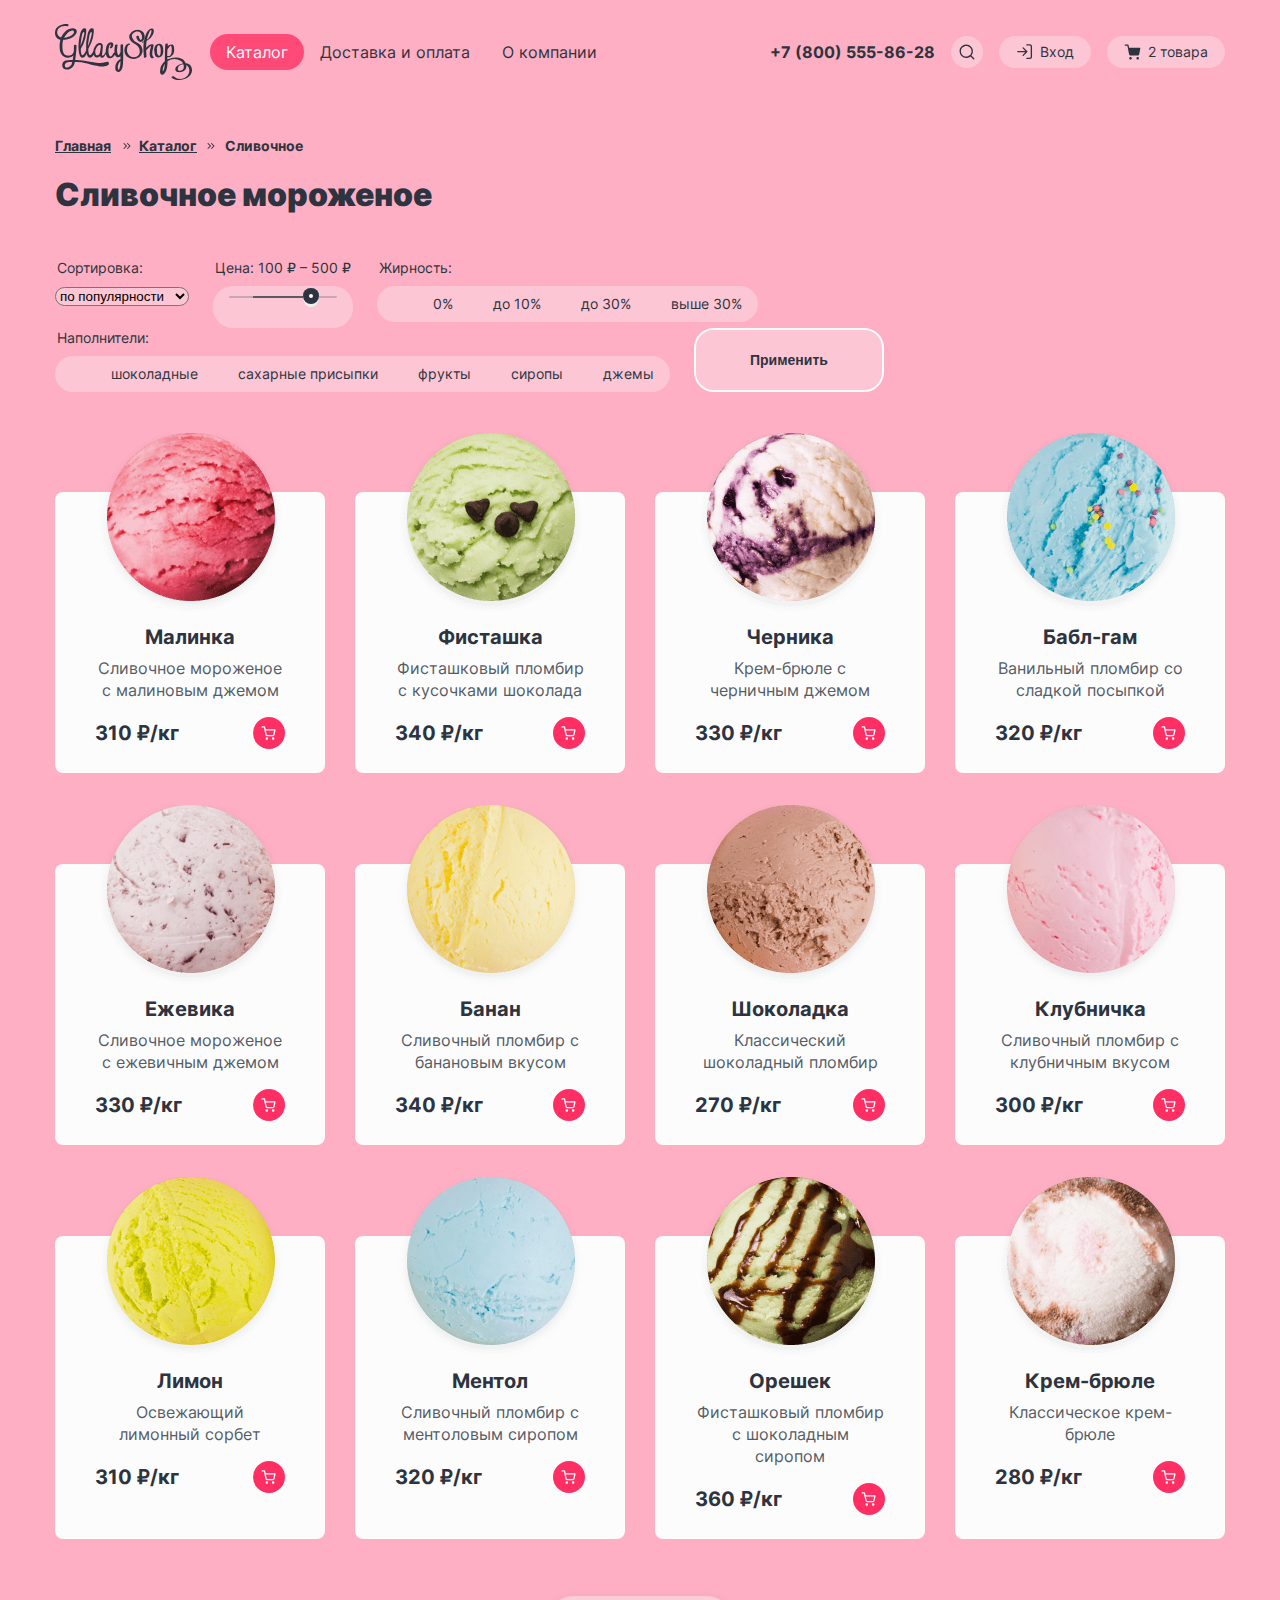
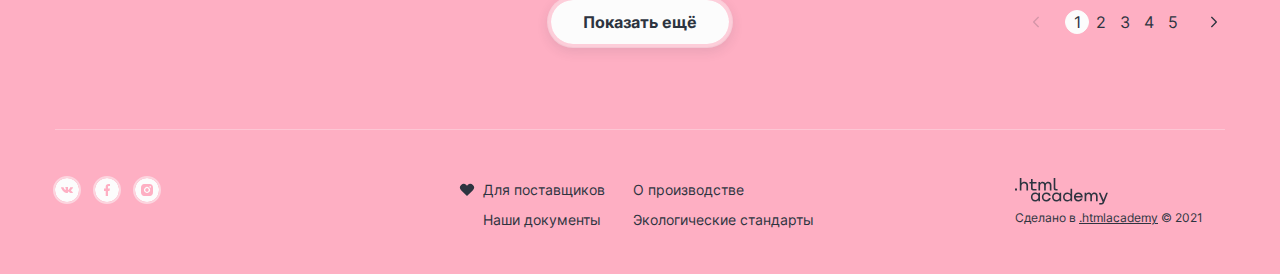
==== catalog.html @ 8bd10675 "first slider option" ====
<!DOCTYPE html>
<html lang="ru">

<head>
  <meta charset="utf-8">
  <title>Gllacy Shop</title>
  <link rel="stylesheet" href="styles/styles.css">
</head>

<body>
  <header class="page-header">
    <div class="header-container">
      <a class="navigation-logo" href="index.html">
        <img class="icon-logo" src="images/icons/logo.svg" alt="Логотип магазин Gllacy Shop" width="137" height="56">
      </a>
      <nav class="navigation">
        <ul class="navigation-list">
          <li class="navigation-item">
            <a class="navigation-link navigation-link-current" href="catalog.html">Каталог</a>
          </li>
          <li class="navigation-item">
            <a class="navigation-link" href="#">Доставка и оплата</a>
          </li>
          <li class="navigation-item">
            <a class="navigation-link" href="#">О компании</a>
          </li>
        </ul>
      </nav>
      <ul class="navigation-user-list">
        <li class="navigation-user-item">
          <a class="navigation-user-phone" href="tel:+78005558628">+7 (800) 555-86-28</a>
        </li>
        <li class="navigation-user-item">
          <a class="navigation-user-link navigation-user-link-search" href="#">
            <span class="visually-hidden">
              Поиск
            </span>
            <span class="navigation-icon">
              <svg aria-hidden="true" focusable="false" width="18" height="18" viewBox="0 0 18 18" fill="none"
                xmlns="http://www.w3.org/2000/svg">
                <path fill-rule="evenodd" clip-rule="evenodd"
                  d="M2.91286 8.24625C2.91286 5.30073 5.30068 2.91292 8.2462 2.91292C11.1917 2.91292 13.5795 5.30073 13.5795 8.24625C13.5795 9.68547 13.0095 10.9915 12.0828 11.951C12.0582 11.9695 12.0346 11.99 12.0123 12.0124C11.9899 12.0347 11.9694 12.0583 11.9509 12.0829C10.9915 13.0095 9.6854 13.5796 8.2462 13.5796C5.30068 13.5796 2.91286 11.1918 2.91286 8.24625ZM12.4653 13.4082C11.3161 14.3487 9.84703 14.9129 8.2462 14.9129C4.5643 14.9129 1.57953 11.9281 1.57953 8.24625C1.57953 4.56435 4.5643 1.57958 8.2462 1.57958C11.9281 1.57958 14.9129 4.56435 14.9129 8.24625C14.9129 9.84711 14.3486 11.3162 13.4081 12.4654L16.2176 15.2749C16.4779 15.5352 16.4779 15.9573 16.2176 16.2177C15.9572 16.478 15.5351 16.478 15.2748 16.2177L12.4653 13.4082Z"
                  fill="#2D3440" />
              </svg>
            </span>
          </a>
        </li>
        <li class="navigation-user-item">
          <a class="navigation-user-link" href="#">
            <span class="navigation-icon">
              <svg aria-hidden="true" focusable="false" width="18" height="18" fill="none"
                xmlns="http://www.w3.org/2000/svg">
                <path fill-rule="evenodd" clip-rule="evenodd"
                  d="M10.2 1.88c0-.37.3-.67.68-.67h3a2.17 2.17 0 0 1 2.16 2.17v10.5a2.17 2.17 0 0 1-2.16 2.16h-3a.67.67 0 0 1 0-1.33h3a.83.83 0 0 0 .83-.84V3.38a.83.83 0 0 0-.84-.83h-3a.67.67 0 0 1-.66-.67ZM6.66 4.4a.67.67 0 0 1 .95 0l3.74 3.75a.66.66 0 0 1 0 .95L7.6 12.85a.67.67 0 1 1-.95-.95l2.62-2.6h-7.4a.67.67 0 0 1 0-1.34h7.4L6.65 5.35a.67.67 0 0 1 0-.95Z"
                  fill="#2D3440" />
              </svg>
            </span>Вход
          </a>
        </li>
        <li class="navigation-user-item">
          <a class="navigation-user-link" href="#">
            <span class="visually-hidden">
              Корзина
            </span>
            <span class="navigation-icon">
              <svg width="18" height="18" viewBox="0 0 18 18" fill="none" xmlns="http://www.w3.org/2000/svg">
                <path fill-rule="evenodd" clip-rule="evenodd"
                  d="M0.645874 2.15641C0.645874 1.78822 0.944351 1.48975 1.31254 1.48975H3.91999C4.23774 1.48975 4.51133 1.714 4.57369 2.02557L5.11879 4.74906H15.6535C15.8522 4.74906 16.0405 4.83767 16.1672 4.99076C16.2938 5.14384 16.3456 5.34544 16.3084 5.54061L15.2654 11.0097L15.2644 11.0147L15.2644 11.0147C15.1743 11.4683 14.9276 11.8757 14.5673 12.1657C14.209 12.4542 13.761 12.6082 13.3011 12.601H6.97639C6.51652 12.6082 6.06854 12.4542 5.71016 12.1657C5.35008 11.8759 5.10338 11.4686 5.0132 11.0153L5.01308 11.0147L3.92432 5.57495C3.91985 5.5567 3.91612 5.53816 3.91319 5.51936L3.37353 2.82308H1.31254C0.944351 2.82308 0.645874 2.5246 0.645874 2.15641ZM6.5285 13.8757C5.80055 13.8757 5.21043 14.4658 5.21043 15.1938C5.21043 15.9217 5.80055 16.5118 6.5285 16.5118C7.25644 16.5118 7.84656 15.9217 7.84656 15.1938C7.84656 14.4658 7.25644 13.8757 6.5285 13.8757ZM13.6985 13.8757C12.9705 13.8757 12.3804 14.4658 12.3804 15.1938C12.3804 15.9217 12.9705 16.5118 13.6985 16.5118C14.4264 16.5118 15.0166 15.9217 15.0166 15.1938C15.0166 14.4658 14.4264 13.8757 13.6985 13.8757Z"
                  fill="#2D3440" />
              </svg>
            </span>
            2 товара
          </a>
        </li>
      </ul>
    </div>
  </header>
  <main class="main-inner">
    <div class="breadcrumbs-wrapper">
      <ul class="breadcrumbs">
        <li class="breadcrumbs-item">
          <a class="breadcrumbs-link" href="index.html">Главная</a>
        </li>
        <li class="breadcrumbs-item">
          <a class="breadcrumbs-link" href="catalog.html">Каталог</a>
        </li>
        <li class="breadcrumbs-item">
          <a class="breadcrumbs-link">Сливочное</a>
        </li>
      </ul>
    </div>
    <div class="catalog-wrapper">
      <section class="catalog">
        <h1 class="catalog-name">Сливочное мороженое</h1>
        <h2 class="visually-hidden">Список товаров с фильтрами</h2>
        <form class="catalog-filter" action="https://echo.htmlacademy.ru" method="get">
          <fieldset class="catalog-filter-group">
            <legend class="catalog-filter-title">Сортировка:</legend>
            <label class="visually-hidden" for="sorting">Сортировка</label>
            <select class="select-control" name="sorting" id="sorting">
              <option value="popular">по популярности</option>
              <option value="cheap">сначала дешевые</option>
              <option value="expensive">сначала дорогие</option>
            </select>
          </fieldset>
          <fieldset class="catalog-filter-group">
            <legend class="catalog-filter-title">Цена: 100 ₽ – 500 ₽</legend>
            <div class="range">
              <div class="range-scale">
                <div class="range-bar" style="left: 24px; width: 56px">
            <button class="range-toggle toggle-min" type="button">
              <span class="visually-hidden">Изменить минимальную цену</span>
              <span class="range-toggle-circle">
                <svg aria-hidden="true" focusable="false" width="16" height="16" fill="none"
                  xmlns="http://www.w3.org/2000/svg">
                  <circle class="big" cx="8" cy="8" r="8" />
                  <circle class="small" cx="8" cy="8" r="2" />
                </svg>
              </span>
            </button>
            <button class="range-toggle toggle-max" type="button">
              <span class="visually-hidden">Изменить максимальную цену</span>
              <span class="range-toggle-circle">
                <svg aria-hidden="true" focusable="false" width="16" height="16" fill="none"
                  xmlns="http://www.w3.org/2000/svg">
                  <circle class="big" cx="8" cy="8" r="8"/>
                  <circle class="small" cx="8" cy="8" r="2"/>
                </svg>
              </span>
            </button>
               </div>
              </div>
              <div class="range-wrapper-inputs">
            <label class="catalog-filter-label">
              <input class="catalog-filter-input" type="number" name="min-price">
            </label>
            <label class="catalog-filter-label">
              <input class="catalog-filter-input" type="number" name="max-price">
            </label>
            </div>
            </div>
          </fieldset>
          <fieldset class="catalog-filter-group filter-fat">
            <legend class="catalog-filter-title">Жирность:</legend>
            <ul class="catalog-filter-list">
              <li class="catalog-filter-item">
                <label class="control">
                  <input class="visually-hidden control-input" name="fatness" value="0%" type="radio">
                  <span class="control-label">0%</span>
                </label>
              </li>
              <li class="catalog-filter-item">
                <label class="control">
                  <input class="visually-hidden control-input" name="fatness" value="to 10%" type="radio" checked>
                  <span class="control-label">до 10%</span>
                </label>
              </li>
              <li class="catalog-filter-item">
                <label class="control">
                  <input class="visually-hidden control-input" name="fatness" value="to 30%" type="radio">
                  <span class="control-label">до 30%</span>
                </label>
              </li>
              <li class="catalog-filter-item">
                <label class="control">
                  <input class="visually-hidden control-input" name="fatness" value="over 30%" type="radio">
                  <span class="control-label">выше 30%</span>
                </label>
              </li>
            </ul>
          </fieldset>
          <fieldset class="catalog-filter-group filter-add">
            <legend class="catalog-filter-title">Наполнители:</legend>
            <ul class="catalog-filter-list">
              <li class="catalog-filter-item">
                <label class="control">
                  <input class="visually-hidden control-input" type="checkbox" name="шоколадные" checked>
                  <span class="control-label">шоколадные</span>
                </label>
              </li>
              <li class="catalog-filter-item">
                <label class="control">
                  <input class="visually-hidden control-input" type="checkbox" name="сахарные присыпки" checked>
                  <span class="control-label">сахарные присыпки</span>
                </label>
              </li>
              <li class="catalog-filter-item">
                <label class="control">
                  <input class="visually-hidden control-input" type="checkbox" name="фрукты">
                  <span class="control-label">фрукты</span>
                </label>
              </li>
              <li class="catalog-filter-item">
                <label class="control">
                  <input class="visually-hidden control-input" type="checkbox" name="сиропы">
                  <span class="control-label">сиропы</span>
                </label>
              </li>
              <li class="catalog-filter-item">
                <label class="control">
                  <input class="visually-hidden control-input" type="checkbox" name="джемы">
                  <span class="control-label">джемы</span>
                </label>
              </li>
            </ul>
          </fieldset>
          <button class="button catalog-filter-group-button" type="submit">Применить</button>
        </form>
        <ul class="product-list product-list-catalog">
          <li class="product-card color-primary-text">
            <a class="product-card-link" href="product.html">
              <img class="card-image" src="images/catalog/raspberry.png" alt="Шарик мороженого" width="192"
                height="184">
              <h3 class="card-title">Малинка</h3>
            </a>
            <p class="card-description">Сливочное мороженое с малиновым джемом</p>
            <div class="card-price-box">
              <span class="visually-hidden">
                Цена
              </span>
              <b class="card-price">310 ₽/кг</b>
              <a class="card-link" href="#">
                <span class="visually-hidden">
                  Купить
                </span>
                <span class="icon-basket-pink">
                  <svg class="icon-basket" aria-hidden="true" focusable="false" width="16" height="16"
                    viewBox="0 0 16 16" fill="none" xmlns="http://www.w3.org/2000/svg">
                    <path fill-rule="evenodd" clip-rule="evenodd"
                      d="M1.16667 1.25C0.798477 1.25 0.5 1.54848 0.5 1.91667C0.5 2.28486 0.798477 2.58333 1.16667 2.58333H2.93794L3.40537 4.91872C3.40821 4.93667 3.41176 4.95438 3.416 4.97182L4.38338 9.80515L4.3835 9.80571C4.46706 10.2257 4.69562 10.603 5.02921 10.8715C5.36111 11.1387 5.77595 11.2813 6.20183 11.2748H11.8225C12.2484 11.2813 12.6633 11.1387 12.9952 10.8715C13.3289 10.6029 13.5575 10.2254 13.641 9.80515L13.641 9.80515L13.642 9.80016L14.5691 4.93872C14.6063 4.74355 14.5545 4.54195 14.4279 4.38887C14.3012 4.23578 14.1129 4.14716 13.9142 4.14716H4.61072L4.1381 1.78583C4.07574 1.47426 3.80215 1.25 3.4844 1.25H1.16667ZM5.69098 9.54444L4.87759 5.4805H13.1084L12.3328 9.54736C12.31 9.65988 12.2485 9.7609 12.1591 9.83291C12.0691 9.90535 11.9565 9.94383 11.841 9.94162L11.841 9.94149H11.8282H6.19614V9.94137L6.18337 9.94162C6.06787 9.94383 5.95528 9.90535 5.8653 9.83291C5.77531 9.76048 5.71368 9.6587 5.69117 9.5454L5.69098 9.54444ZM4.55739 13.5054C4.55739 12.8175 5.1151 12.2597 5.80307 12.2597C6.49105 12.2597 7.04876 12.8175 7.04876 13.5054C7.04876 14.1934 6.49105 14.7511 5.80307 14.7511C5.1151 14.7511 4.55739 14.1934 4.55739 13.5054ZM10.9307 13.5054C10.9307 12.8175 11.4884 12.2597 12.1764 12.2597C12.8644 12.2597 13.4221 12.8175 13.4221 13.5054C13.4221 14.1934 12.8644 14.7511 12.1764 14.7511C11.4884 14.7511 10.9307 14.1934 10.9307 13.5054Z" />
                  </svg>
                </span>
              </a>
            </div>
          </li>
          <li class="product-card color-primary-text">
            <a class="product-card-link" href="product.html">
              <img class="card-image" src="images/catalog/pistachio.png" alt="Шарик мороженого" width="192"
                height="184">
              <h3 class="card-title">Фисташка</h3>
            </a>
            <p class="card-description">Фисташковый пломбир с кусочками шоколада</p>
            <div class="card-price-box">
              <span class="visually-hidden">
                Цена
              </span>
              <b class="card-price">340 ₽/кг</b>
              <a class="card-link" href="#">
                <span class="visually-hidden">
                  Купить
                </span>
                <span class="icon-basket-pink">
                  <svg class="icon-basket" aria-hidden="true" focusable="false" width="16" height="16"
                    viewBox="0 0 16 16" fill="none" xmlns="http://www.w3.org/2000/svg">
                    <path fill-rule="evenodd" clip-rule="evenodd"
                      d="M1.16667 1.25C0.798477 1.25 0.5 1.54848 0.5 1.91667C0.5 2.28486 0.798477 2.58333 1.16667 2.58333H2.93794L3.40537 4.91872C3.40821 4.93667 3.41176 4.95438 3.416 4.97182L4.38338 9.80515L4.3835 9.80571C4.46706 10.2257 4.69562 10.603 5.02921 10.8715C5.36111 11.1387 5.77595 11.2813 6.20183 11.2748H11.8225C12.2484 11.2813 12.6633 11.1387 12.9952 10.8715C13.3289 10.6029 13.5575 10.2254 13.641 9.80515L13.641 9.80515L13.642 9.80016L14.5691 4.93872C14.6063 4.74355 14.5545 4.54195 14.4279 4.38887C14.3012 4.23578 14.1129 4.14716 13.9142 4.14716H4.61072L4.1381 1.78583C4.07574 1.47426 3.80215 1.25 3.4844 1.25H1.16667ZM5.69098 9.54444L4.87759 5.4805H13.1084L12.3328 9.54736C12.31 9.65988 12.2485 9.7609 12.1591 9.83291C12.0691 9.90535 11.9565 9.94383 11.841 9.94162L11.841 9.94149H11.8282H6.19614V9.94137L6.18337 9.94162C6.06787 9.94383 5.95528 9.90535 5.8653 9.83291C5.77531 9.76048 5.71368 9.6587 5.69117 9.5454L5.69098 9.54444ZM4.55739 13.5054C4.55739 12.8175 5.1151 12.2597 5.80307 12.2597C6.49105 12.2597 7.04876 12.8175 7.04876 13.5054C7.04876 14.1934 6.49105 14.7511 5.80307 14.7511C5.1151 14.7511 4.55739 14.1934 4.55739 13.5054ZM10.9307 13.5054C10.9307 12.8175 11.4884 12.2597 12.1764 12.2597C12.8644 12.2597 13.4221 12.8175 13.4221 13.5054C13.4221 14.1934 12.8644 14.7511 12.1764 14.7511C11.4884 14.7511 10.9307 14.1934 10.9307 13.5054Z" />
                  </svg>
                </span>
              </a>
            </div>
          </li>
          <li class="product-card color-primary-text">
            <a class="product-card-link" href="product.html">
              <img class="card-image" src="images/catalog/blueberry.png" alt="Шарик мороженого" width="192"
                height="184">
              <h3 class="card-title">Черника</h3>
            </a>
            <p class="card-description">Крем-брюле с черничным джемом</p>
            <div class="card-price-box">
              <span class="visually-hidden">
                Цена
              </span>
              <b class="card-price">330 ₽/кг</b>
              <a class="card-link" href="#">
                <span class="visually-hidden">
                  Купить
                </span>
                <span class="icon-basket-pink">
                  <svg class="icon-basket" aria-hidden="true" focusable="false" width="16" height="16"
                    viewBox="0 0 16 16" fill="none" xmlns="http://www.w3.org/2000/svg">
                    <path fill-rule="evenodd" clip-rule="evenodd"
                      d="M1.16667 1.25C0.798477 1.25 0.5 1.54848 0.5 1.91667C0.5 2.28486 0.798477 2.58333 1.16667 2.58333H2.93794L3.40537 4.91872C3.40821 4.93667 3.41176 4.95438 3.416 4.97182L4.38338 9.80515L4.3835 9.80571C4.46706 10.2257 4.69562 10.603 5.02921 10.8715C5.36111 11.1387 5.77595 11.2813 6.20183 11.2748H11.8225C12.2484 11.2813 12.6633 11.1387 12.9952 10.8715C13.3289 10.6029 13.5575 10.2254 13.641 9.80515L13.641 9.80515L13.642 9.80016L14.5691 4.93872C14.6063 4.74355 14.5545 4.54195 14.4279 4.38887C14.3012 4.23578 14.1129 4.14716 13.9142 4.14716H4.61072L4.1381 1.78583C4.07574 1.47426 3.80215 1.25 3.4844 1.25H1.16667ZM5.69098 9.54444L4.87759 5.4805H13.1084L12.3328 9.54736C12.31 9.65988 12.2485 9.7609 12.1591 9.83291C12.0691 9.90535 11.9565 9.94383 11.841 9.94162L11.841 9.94149H11.8282H6.19614V9.94137L6.18337 9.94162C6.06787 9.94383 5.95528 9.90535 5.8653 9.83291C5.77531 9.76048 5.71368 9.6587 5.69117 9.5454L5.69098 9.54444ZM4.55739 13.5054C4.55739 12.8175 5.1151 12.2597 5.80307 12.2597C6.49105 12.2597 7.04876 12.8175 7.04876 13.5054C7.04876 14.1934 6.49105 14.7511 5.80307 14.7511C5.1151 14.7511 4.55739 14.1934 4.55739 13.5054ZM10.9307 13.5054C10.9307 12.8175 11.4884 12.2597 12.1764 12.2597C12.8644 12.2597 13.4221 12.8175 13.4221 13.5054C13.4221 14.1934 12.8644 14.7511 12.1764 14.7511C11.4884 14.7511 10.9307 14.1934 10.9307 13.5054Z" />
                  </svg>
                </span>
              </a>
            </div>
          </li>
          <li class="product-card color-primary-text">
            <a class="product-card-link" href="product.html">
              <img class="card-image" src="images/catalog/bubblegum.png" alt="Шарик мороженого" width="192"
                height="184">
              <h3 class="card-title">Бабл-гам</h3>
            </a>
            <p class="card-description">Ванильный пломбир со сладкой посыпкой</p>
            <div class="card-price-box">
              <span class="visually-hidden">
                Цена
              </span>
              <b class="card-price">320 ₽/кг</b>
              <a class="card-link" href="#">
                <span class="visually-hidden">
                  Купить
                </span>
                <span class="icon-basket-pink">
                  <svg class="icon-basket" aria-hidden="true" focusable="false" width="16" height="16"
                    viewBox="0 0 16 16" fill="none" xmlns="http://www.w3.org/2000/svg">
                    <path fill-rule="evenodd" clip-rule="evenodd"
                      d="M1.16667 1.25C0.798477 1.25 0.5 1.54848 0.5 1.91667C0.5 2.28486 0.798477 2.58333 1.16667 2.58333H2.93794L3.40537 4.91872C3.40821 4.93667 3.41176 4.95438 3.416 4.97182L4.38338 9.80515L4.3835 9.80571C4.46706 10.2257 4.69562 10.603 5.02921 10.8715C5.36111 11.1387 5.77595 11.2813 6.20183 11.2748H11.8225C12.2484 11.2813 12.6633 11.1387 12.9952 10.8715C13.3289 10.6029 13.5575 10.2254 13.641 9.80515L13.641 9.80515L13.642 9.80016L14.5691 4.93872C14.6063 4.74355 14.5545 4.54195 14.4279 4.38887C14.3012 4.23578 14.1129 4.14716 13.9142 4.14716H4.61072L4.1381 1.78583C4.07574 1.47426 3.80215 1.25 3.4844 1.25H1.16667ZM5.69098 9.54444L4.87759 5.4805H13.1084L12.3328 9.54736C12.31 9.65988 12.2485 9.7609 12.1591 9.83291C12.0691 9.90535 11.9565 9.94383 11.841 9.94162L11.841 9.94149H11.8282H6.19614V9.94137L6.18337 9.94162C6.06787 9.94383 5.95528 9.90535 5.8653 9.83291C5.77531 9.76048 5.71368 9.6587 5.69117 9.5454L5.69098 9.54444ZM4.55739 13.5054C4.55739 12.8175 5.1151 12.2597 5.80307 12.2597C6.49105 12.2597 7.04876 12.8175 7.04876 13.5054C7.04876 14.1934 6.49105 14.7511 5.80307 14.7511C5.1151 14.7511 4.55739 14.1934 4.55739 13.5054ZM10.9307 13.5054C10.9307 12.8175 11.4884 12.2597 12.1764 12.2597C12.8644 12.2597 13.4221 12.8175 13.4221 13.5054C13.4221 14.1934 12.8644 14.7511 12.1764 14.7511C11.4884 14.7511 10.9307 14.1934 10.9307 13.5054Z" />
                  </svg>
                </span>
              </a>
            </div>
          </li>
          <li class="product-card color-primary-text">
            <a class="product-card-link" href="product.html">
              <img class="card-image" src="images/catalog/blackberry.png" alt="Шарик мороженого" width="192"
                height="184">
              <h3 class="card-title">Ежевика</h3>
            </a>
            <p class="card-description">Сливочное мороженое с ежевичным джемом</p>
            <div class="card-price-box">
              <span class="visually-hidden">
                Цена
              </span>
              <b class="card-price">330 ₽/кг</b>
              <a class="card-link" href="#">
                <span class="visually-hidden">
                  Купить
                </span>
                <span class="icon-basket-pink">
                  <svg class="icon-basket" aria-hidden="true" focusable="false" width="16" height="16"
                    viewBox="0 0 16 16" fill="none" xmlns="http://www.w3.org/2000/svg">
                    <path fill-rule="evenodd" clip-rule="evenodd"
                      d="M1.16667 1.25C0.798477 1.25 0.5 1.54848 0.5 1.91667C0.5 2.28486 0.798477 2.58333 1.16667 2.58333H2.93794L3.40537 4.91872C3.40821 4.93667 3.41176 4.95438 3.416 4.97182L4.38338 9.80515L4.3835 9.80571C4.46706 10.2257 4.69562 10.603 5.02921 10.8715C5.36111 11.1387 5.77595 11.2813 6.20183 11.2748H11.8225C12.2484 11.2813 12.6633 11.1387 12.9952 10.8715C13.3289 10.6029 13.5575 10.2254 13.641 9.80515L13.641 9.80515L13.642 9.80016L14.5691 4.93872C14.6063 4.74355 14.5545 4.54195 14.4279 4.38887C14.3012 4.23578 14.1129 4.14716 13.9142 4.14716H4.61072L4.1381 1.78583C4.07574 1.47426 3.80215 1.25 3.4844 1.25H1.16667ZM5.69098 9.54444L4.87759 5.4805H13.1084L12.3328 9.54736C12.31 9.65988 12.2485 9.7609 12.1591 9.83291C12.0691 9.90535 11.9565 9.94383 11.841 9.94162L11.841 9.94149H11.8282H6.19614V9.94137L6.18337 9.94162C6.06787 9.94383 5.95528 9.90535 5.8653 9.83291C5.77531 9.76048 5.71368 9.6587 5.69117 9.5454L5.69098 9.54444ZM4.55739 13.5054C4.55739 12.8175 5.1151 12.2597 5.80307 12.2597C6.49105 12.2597 7.04876 12.8175 7.04876 13.5054C7.04876 14.1934 6.49105 14.7511 5.80307 14.7511C5.1151 14.7511 4.55739 14.1934 4.55739 13.5054ZM10.9307 13.5054C10.9307 12.8175 11.4884 12.2597 12.1764 12.2597C12.8644 12.2597 13.4221 12.8175 13.4221 13.5054C13.4221 14.1934 12.8644 14.7511 12.1764 14.7511C11.4884 14.7511 10.9307 14.1934 10.9307 13.5054Z" />
                  </svg>
                </span>
              </a>
            </div>
          </li>
          <li class="product-card color-primary-text">
            <a class="product-card-link" href="product.html">
              <img class="card-image" src="images/catalog/banana.png" alt="Шарик мороженого" width="192" height="184">
              <h3 class="card-title">Банан</h3>
            </a>
            <p class="card-description">Сливочный пломбир с банановым вкусом</p>
            <div class="card-price-box">
              <span class="visually-hidden">
                Цена
              </span>
              <b class="card-price">340 ₽/кг</b>
              <a class="card-link" href="#">
                <span class="visually-hidden">
                  Купить
                </span>
                <span class="icon-basket-pink">
                  <svg class="icon-basket" aria-hidden="true" focusable="false" width="16" height="16"
                    viewBox="0 0 16 16" fill="none" xmlns="http://www.w3.org/2000/svg">
                    <path fill-rule="evenodd" clip-rule="evenodd"
                      d="M1.16667 1.25C0.798477 1.25 0.5 1.54848 0.5 1.91667C0.5 2.28486 0.798477 2.58333 1.16667 2.58333H2.93794L3.40537 4.91872C3.40821 4.93667 3.41176 4.95438 3.416 4.97182L4.38338 9.80515L4.3835 9.80571C4.46706 10.2257 4.69562 10.603 5.02921 10.8715C5.36111 11.1387 5.77595 11.2813 6.20183 11.2748H11.8225C12.2484 11.2813 12.6633 11.1387 12.9952 10.8715C13.3289 10.6029 13.5575 10.2254 13.641 9.80515L13.641 9.80515L13.642 9.80016L14.5691 4.93872C14.6063 4.74355 14.5545 4.54195 14.4279 4.38887C14.3012 4.23578 14.1129 4.14716 13.9142 4.14716H4.61072L4.1381 1.78583C4.07574 1.47426 3.80215 1.25 3.4844 1.25H1.16667ZM5.69098 9.54444L4.87759 5.4805H13.1084L12.3328 9.54736C12.31 9.65988 12.2485 9.7609 12.1591 9.83291C12.0691 9.90535 11.9565 9.94383 11.841 9.94162L11.841 9.94149H11.8282H6.19614V9.94137L6.18337 9.94162C6.06787 9.94383 5.95528 9.90535 5.8653 9.83291C5.77531 9.76048 5.71368 9.6587 5.69117 9.5454L5.69098 9.54444ZM4.55739 13.5054C4.55739 12.8175 5.1151 12.2597 5.80307 12.2597C6.49105 12.2597 7.04876 12.8175 7.04876 13.5054C7.04876 14.1934 6.49105 14.7511 5.80307 14.7511C5.1151 14.7511 4.55739 14.1934 4.55739 13.5054ZM10.9307 13.5054C10.9307 12.8175 11.4884 12.2597 12.1764 12.2597C12.8644 12.2597 13.4221 12.8175 13.4221 13.5054C13.4221 14.1934 12.8644 14.7511 12.1764 14.7511C11.4884 14.7511 10.9307 14.1934 10.9307 13.5054Z" />
                  </svg>
                </span>
              </a>
            </div>
          </li>
          <li class="product-card color-primary-text">
            <a class="product-card-link" href="product.html">
              <img class="card-image" src="images/catalog/chocolate.png" alt="Шарик мороженого" width="192"
                height="184">
              <h3 class="card-title">Шоколадка</h3>
            </a>
            <p class="card-description">Классический шоколадный пломбир</p>
            <div class="card-price-box">
              <span class="visually-hidden">
                Цена
              </span>
              <b class="card-price">270 ₽/кг</b>
              <a class="card-link" href="#">
                <span class="visually-hidden">
                  Купить
                </span>
                <span class="icon-basket-pink">
                  <svg class="icon-basket" aria-hidden="true" focusable="false" width="16" height="16"
                    viewBox="0 0 16 16" fill="none" xmlns="http://www.w3.org/2000/svg">
                    <path fill-rule="evenodd" clip-rule="evenodd"
                      d="M1.16667 1.25C0.798477 1.25 0.5 1.54848 0.5 1.91667C0.5 2.28486 0.798477 2.58333 1.16667 2.58333H2.93794L3.40537 4.91872C3.40821 4.93667 3.41176 4.95438 3.416 4.97182L4.38338 9.80515L4.3835 9.80571C4.46706 10.2257 4.69562 10.603 5.02921 10.8715C5.36111 11.1387 5.77595 11.2813 6.20183 11.2748H11.8225C12.2484 11.2813 12.6633 11.1387 12.9952 10.8715C13.3289 10.6029 13.5575 10.2254 13.641 9.80515L13.641 9.80515L13.642 9.80016L14.5691 4.93872C14.6063 4.74355 14.5545 4.54195 14.4279 4.38887C14.3012 4.23578 14.1129 4.14716 13.9142 4.14716H4.61072L4.1381 1.78583C4.07574 1.47426 3.80215 1.25 3.4844 1.25H1.16667ZM5.69098 9.54444L4.87759 5.4805H13.1084L12.3328 9.54736C12.31 9.65988 12.2485 9.7609 12.1591 9.83291C12.0691 9.90535 11.9565 9.94383 11.841 9.94162L11.841 9.94149H11.8282H6.19614V9.94137L6.18337 9.94162C6.06787 9.94383 5.95528 9.90535 5.8653 9.83291C5.77531 9.76048 5.71368 9.6587 5.69117 9.5454L5.69098 9.54444ZM4.55739 13.5054C4.55739 12.8175 5.1151 12.2597 5.80307 12.2597C6.49105 12.2597 7.04876 12.8175 7.04876 13.5054C7.04876 14.1934 6.49105 14.7511 5.80307 14.7511C5.1151 14.7511 4.55739 14.1934 4.55739 13.5054ZM10.9307 13.5054C10.9307 12.8175 11.4884 12.2597 12.1764 12.2597C12.8644 12.2597 13.4221 12.8175 13.4221 13.5054C13.4221 14.1934 12.8644 14.7511 12.1764 14.7511C11.4884 14.7511 10.9307 14.1934 10.9307 13.5054Z" />
                  </svg>
                </span>
              </a>
            </div>
          </li>
          <li class="product-card color-primary-text">
            <a class="product-card-link" href="product.html">
              <img class="card-image" src="images/catalog/strawberry.png" alt="Шарик мороженого" width="192"
                height="184">
              <h3 class="card-title">Клубничка</h3>
            </a>
            <p class="card-description">Сливочный пломбир с клубничным вкусом</p>
            <div class="card-price-box">
              <span class="visually-hidden">
                Цена
              </span>
              <b class="card-price">300 ₽/кг</b>
              <a class="card-link" href="#">
                <span class="visually-hidden">
                  Купить
                </span>
                <span class="icon-basket-pink">
                  <svg class="icon-basket" aria-hidden="true" focusable="false" width="16" height="16"
                    viewBox="0 0 16 16" fill="none" xmlns="http://www.w3.org/2000/svg">
                    <path fill-rule="evenodd" clip-rule="evenodd"
                      d="M1.16667 1.25C0.798477 1.25 0.5 1.54848 0.5 1.91667C0.5 2.28486 0.798477 2.58333 1.16667 2.58333H2.93794L3.40537 4.91872C3.40821 4.93667 3.41176 4.95438 3.416 4.97182L4.38338 9.80515L4.3835 9.80571C4.46706 10.2257 4.69562 10.603 5.02921 10.8715C5.36111 11.1387 5.77595 11.2813 6.20183 11.2748H11.8225C12.2484 11.2813 12.6633 11.1387 12.9952 10.8715C13.3289 10.6029 13.5575 10.2254 13.641 9.80515L13.641 9.80515L13.642 9.80016L14.5691 4.93872C14.6063 4.74355 14.5545 4.54195 14.4279 4.38887C14.3012 4.23578 14.1129 4.14716 13.9142 4.14716H4.61072L4.1381 1.78583C4.07574 1.47426 3.80215 1.25 3.4844 1.25H1.16667ZM5.69098 9.54444L4.87759 5.4805H13.1084L12.3328 9.54736C12.31 9.65988 12.2485 9.7609 12.1591 9.83291C12.0691 9.90535 11.9565 9.94383 11.841 9.94162L11.841 9.94149H11.8282H6.19614V9.94137L6.18337 9.94162C6.06787 9.94383 5.95528 9.90535 5.8653 9.83291C5.77531 9.76048 5.71368 9.6587 5.69117 9.5454L5.69098 9.54444ZM4.55739 13.5054C4.55739 12.8175 5.1151 12.2597 5.80307 12.2597C6.49105 12.2597 7.04876 12.8175 7.04876 13.5054C7.04876 14.1934 6.49105 14.7511 5.80307 14.7511C5.1151 14.7511 4.55739 14.1934 4.55739 13.5054ZM10.9307 13.5054C10.9307 12.8175 11.4884 12.2597 12.1764 12.2597C12.8644 12.2597 13.4221 12.8175 13.4221 13.5054C13.4221 14.1934 12.8644 14.7511 12.1764 14.7511C11.4884 14.7511 10.9307 14.1934 10.9307 13.5054Z" />
                  </svg>
                </span>
              </a>
            </div>
          </li>
          <li class="product-card color-primary-text">
            <a class="product-card-link" href="product.html">
              <img class="card-image" src="images/catalog/Lemon.png" alt="Шарик мороженого" width="192" height="184">
              <h3 class="card-title">Лимон</h3>
            </a>
            <p class="card-description">Освежающий лимонный сорбет</p>
            <div class="card-price-box">
              <span class="visually-hidden">
                Цена
              </span>
              <b class="card-price">310 ₽/кг</b>
              <a class="card-link" href="#">
                <span class="visually-hidden">
                  Купить
                </span>
                <span class="icon-basket-pink">
                  <svg class="icon-basket" aria-hidden="true" focusable="false" width="16" height="16"
                    viewBox="0 0 16 16" fill="none" xmlns="http://www.w3.org/2000/svg">
                    <path fill-rule="evenodd" clip-rule="evenodd"
                      d="M1.16667 1.25C0.798477 1.25 0.5 1.54848 0.5 1.91667C0.5 2.28486 0.798477 2.58333 1.16667 2.58333H2.93794L3.40537 4.91872C3.40821 4.93667 3.41176 4.95438 3.416 4.97182L4.38338 9.80515L4.3835 9.80571C4.46706 10.2257 4.69562 10.603 5.02921 10.8715C5.36111 11.1387 5.77595 11.2813 6.20183 11.2748H11.8225C12.2484 11.2813 12.6633 11.1387 12.9952 10.8715C13.3289 10.6029 13.5575 10.2254 13.641 9.80515L13.641 9.80515L13.642 9.80016L14.5691 4.93872C14.6063 4.74355 14.5545 4.54195 14.4279 4.38887C14.3012 4.23578 14.1129 4.14716 13.9142 4.14716H4.61072L4.1381 1.78583C4.07574 1.47426 3.80215 1.25 3.4844 1.25H1.16667ZM5.69098 9.54444L4.87759 5.4805H13.1084L12.3328 9.54736C12.31 9.65988 12.2485 9.7609 12.1591 9.83291C12.0691 9.90535 11.9565 9.94383 11.841 9.94162L11.841 9.94149H11.8282H6.19614V9.94137L6.18337 9.94162C6.06787 9.94383 5.95528 9.90535 5.8653 9.83291C5.77531 9.76048 5.71368 9.6587 5.69117 9.5454L5.69098 9.54444ZM4.55739 13.5054C4.55739 12.8175 5.1151 12.2597 5.80307 12.2597C6.49105 12.2597 7.04876 12.8175 7.04876 13.5054C7.04876 14.1934 6.49105 14.7511 5.80307 14.7511C5.1151 14.7511 4.55739 14.1934 4.55739 13.5054ZM10.9307 13.5054C10.9307 12.8175 11.4884 12.2597 12.1764 12.2597C12.8644 12.2597 13.4221 12.8175 13.4221 13.5054C13.4221 14.1934 12.8644 14.7511 12.1764 14.7511C11.4884 14.7511 10.9307 14.1934 10.9307 13.5054Z" />
                  </svg>
                </span>
              </a>
            </div>
          </li>
          <li class="product-card color-primary-text">
            <a class="product-card-link" href="product.html">
              <img class="card-image" src="images/catalog/menthol.png" alt="Шарик мороженого" width="192" height="184">
              <h3 class="card-title">Ментол</h3>
            </a>
            <p class="card-description">Сливочный пломбир с ментоловым сиропом</p>
            <div class="card-price-box">
              <span class="visually-hidden">
                Цена
              </span>
              <b class="card-price">320 ₽/кг</b>
              <a class="card-link" href="#">
                <span class="visually-hidden">
                  Купить
                </span>
                <svg class="icon-basket" aria-hidden="true" focusable="false" width="16" height="16" viewBox="0 0 16 16"
                  fill="none" xmlns="http://www.w3.org/2000/svg">
                  <path fill-rule="evenodd" clip-rule="evenodd"
                    d="M1.16667 1.25C0.798477 1.25 0.5 1.54848 0.5 1.91667C0.5 2.28486 0.798477 2.58333 1.16667 2.58333H2.93794L3.40537 4.91872C3.40821 4.93667 3.41176 4.95438 3.416 4.97182L4.38338 9.80515L4.3835 9.80571C4.46706 10.2257 4.69562 10.603 5.02921 10.8715C5.36111 11.1387 5.77595 11.2813 6.20183 11.2748H11.8225C12.2484 11.2813 12.6633 11.1387 12.9952 10.8715C13.3289 10.6029 13.5575 10.2254 13.641 9.80515L13.641 9.80515L13.642 9.80016L14.5691 4.93872C14.6063 4.74355 14.5545 4.54195 14.4279 4.38887C14.3012 4.23578 14.1129 4.14716 13.9142 4.14716H4.61072L4.1381 1.78583C4.07574 1.47426 3.80215 1.25 3.4844 1.25H1.16667ZM5.69098 9.54444L4.87759 5.4805H13.1084L12.3328 9.54736C12.31 9.65988 12.2485 9.7609 12.1591 9.83291C12.0691 9.90535 11.9565 9.94383 11.841 9.94162L11.841 9.94149H11.8282H6.19614V9.94137L6.18337 9.94162C6.06787 9.94383 5.95528 9.90535 5.8653 9.83291C5.77531 9.76048 5.71368 9.6587 5.69117 9.5454L5.69098 9.54444ZM4.55739 13.5054C4.55739 12.8175 5.1151 12.2597 5.80307 12.2597C6.49105 12.2597 7.04876 12.8175 7.04876 13.5054C7.04876 14.1934 6.49105 14.7511 5.80307 14.7511C5.1151 14.7511 4.55739 14.1934 4.55739 13.5054ZM10.9307 13.5054C10.9307 12.8175 11.4884 12.2597 12.1764 12.2597C12.8644 12.2597 13.4221 12.8175 13.4221 13.5054C13.4221 14.1934 12.8644 14.7511 12.1764 14.7511C11.4884 14.7511 10.9307 14.1934 10.9307 13.5054Z" />
                </svg>
                </span>
              </a>
            </div>
          </li>
          <li class="product-card color-primary-text">
            <a class="product-card-link" href="product.html">
              <img class="card-image" src="images/catalog/nut.png" alt="Шарик мороженого" width="192" height="184">
              <h3 class="card-title">Орешек</h3>
            </a>
            <p class="card-description">Фисташковый пломбир с шоколадным сиропом</p>
            <div class="card-price-box">
              <span class="visually-hidden">
                Цена
              </span>
              <b class="card-price">360 ₽/кг</b>
              <a class="card-link" href="#">
                <span class="visually-hidden">
                  Купить
                </span>
                <span class="icon-basket-pink">
                  <svg class="icon-basket" aria-hidden="true" focusable="false" width="16" height="16"
                    viewBox="0 0 16 16" fill="none" xmlns="http://www.w3.org/2000/svg">
                    <path fill-rule="evenodd" clip-rule="evenodd"
                      d="M1.16667 1.25C0.798477 1.25 0.5 1.54848 0.5 1.91667C0.5 2.28486 0.798477 2.58333 1.16667 2.58333H2.93794L3.40537 4.91872C3.40821 4.93667 3.41176 4.95438 3.416 4.97182L4.38338 9.80515L4.3835 9.80571C4.46706 10.2257 4.69562 10.603 5.02921 10.8715C5.36111 11.1387 5.77595 11.2813 6.20183 11.2748H11.8225C12.2484 11.2813 12.6633 11.1387 12.9952 10.8715C13.3289 10.6029 13.5575 10.2254 13.641 9.80515L13.641 9.80515L13.642 9.80016L14.5691 4.93872C14.6063 4.74355 14.5545 4.54195 14.4279 4.38887C14.3012 4.23578 14.1129 4.14716 13.9142 4.14716H4.61072L4.1381 1.78583C4.07574 1.47426 3.80215 1.25 3.4844 1.25H1.16667ZM5.69098 9.54444L4.87759 5.4805H13.1084L12.3328 9.54736C12.31 9.65988 12.2485 9.7609 12.1591 9.83291C12.0691 9.90535 11.9565 9.94383 11.841 9.94162L11.841 9.94149H11.8282H6.19614V9.94137L6.18337 9.94162C6.06787 9.94383 5.95528 9.90535 5.8653 9.83291C5.77531 9.76048 5.71368 9.6587 5.69117 9.5454L5.69098 9.54444ZM4.55739 13.5054C4.55739 12.8175 5.1151 12.2597 5.80307 12.2597C6.49105 12.2597 7.04876 12.8175 7.04876 13.5054C7.04876 14.1934 6.49105 14.7511 5.80307 14.7511C5.1151 14.7511 4.55739 14.1934 4.55739 13.5054ZM10.9307 13.5054C10.9307 12.8175 11.4884 12.2597 12.1764 12.2597C12.8644 12.2597 13.4221 12.8175 13.4221 13.5054C13.4221 14.1934 12.8644 14.7511 12.1764 14.7511C11.4884 14.7511 10.9307 14.1934 10.9307 13.5054Z" />
                  </svg>
                </span>
              </a>
            </div>
          </li>
          <li class="product-card color-primary-text">
            <a class="product-card-link" href="product.html">
              <img class="card-image" src="images/catalog/creme-brulee.png" alt="Шарик мороженого" width="192"
                height="184">
              <h3 class="card-title">Крем-брюле</h3>
            </a>
            <p class="card-description">Классическое крем-брюле</p>
            <div class="card-price-box">
              <span class="visually-hidden">
                Цена
              </span>
              <b class="card-price">280 ₽/кг</b>
              <a class="card-link" href="#">
                <span class="visually-hidden">
                  Купить
                </span>
                <span class="icon-basket-pink">
                  <svg class="icon-basket" aria-hidden="true" focusable="false" width="16" height="16"
                    viewBox="0 0 16 16" fill="none" xmlns="http://www.w3.org/2000/svg">
                    <path fill-rule="evenodd" clip-rule="evenodd"
                      d="M1.16667 1.25C0.798477 1.25 0.5 1.54848 0.5 1.91667C0.5 2.28486 0.798477 2.58333 1.16667 2.58333H2.93794L3.40537 4.91872C3.40821 4.93667 3.41176 4.95438 3.416 4.97182L4.38338 9.80515L4.3835 9.80571C4.46706 10.2257 4.69562 10.603 5.02921 10.8715C5.36111 11.1387 5.77595 11.2813 6.20183 11.2748H11.8225C12.2484 11.2813 12.6633 11.1387 12.9952 10.8715C13.3289 10.6029 13.5575 10.2254 13.641 9.80515L13.641 9.80515L13.642 9.80016L14.5691 4.93872C14.6063 4.74355 14.5545 4.54195 14.4279 4.38887C14.3012 4.23578 14.1129 4.14716 13.9142 4.14716H4.61072L4.1381 1.78583C4.07574 1.47426 3.80215 1.25 3.4844 1.25H1.16667ZM5.69098 9.54444L4.87759 5.4805H13.1084L12.3328 9.54736C12.31 9.65988 12.2485 9.7609 12.1591 9.83291C12.0691 9.90535 11.9565 9.94383 11.841 9.94162L11.841 9.94149H11.8282H6.19614V9.94137L6.18337 9.94162C6.06787 9.94383 5.95528 9.90535 5.8653 9.83291C5.77531 9.76048 5.71368 9.6587 5.69117 9.5454L5.69098 9.54444ZM4.55739 13.5054C4.55739 12.8175 5.1151 12.2597 5.80307 12.2597C6.49105 12.2597 7.04876 12.8175 7.04876 13.5054C7.04876 14.1934 6.49105 14.7511 5.80307 14.7511C5.1151 14.7511 4.55739 14.1934 4.55739 13.5054ZM10.9307 13.5054C10.9307 12.8175 11.4884 12.2597 12.1764 12.2597C12.8644 12.2597 13.4221 12.8175 13.4221 13.5054C13.4221 14.1934 12.8644 14.7511 12.1764 14.7511C11.4884 14.7511 10.9307 14.1934 10.9307 13.5054Z" />
                  </svg>
                </span>
              </a>
            </div>
          </li>
        </ul>
        <div class="pagination-container">
          <ul class="pagination">
            <li class="pagination-item">
              <a class="pagination-link pagination-prev pagination-disabled">
                <span class="visually-hidden">Предыдущая страница</span>
                <svg aria-hidden="true" focusable="false" width="16" height="16" viewBox="0 0 16 16" fill="none"
                  xmlns="http://www.w3.org/2000/svg">
                  <g opacity="0.2">
                    <path fill-rule="evenodd" clip-rule="evenodd"
                      d="M9.8033 3.80515C10.063 3.54545 10.063 3.12439 9.8033 2.8647C9.54361 2.605 9.12255 2.605 8.86285 2.8647L4.19477 7.53277C3.93593 7.79162 3.93508 8.21075 4.19221 8.47065C4.19338 8.47183 4.19454 8.47301 4.19572 8.47418L8.8638 13.1423C9.12349 13.402 9.54455 13.402 9.80425 13.1423C10.0639 12.8826 10.0639 12.4615 9.80425 12.2018L5.60545 8.00301L9.8033 3.80515Z"
                      fill="#2D3440" />
                  </g>
                </svg>

                </span>
              </a>
            </li>
            <li class="pagination-item">
              <a class="pagination-link pagination-current">1</a>
            </li>
            <li class="pagination-item">
              <a class="pagination-link pagination-page" href="#">2</a>
            </li>
            <li class="pagination-item">
              <a class="pagination-link pagination-page" href="#">3</a>
            </li>
            <li class="pagination-item">
              <a class="pagination-link pagination-page" href="#">4</a>
            </li>
            <li class="pagination-item">
              <a class="pagination-link pagination-page" href="#">5</a>
            </li>
            <li class="pagination-item">
              <a class="pagination-link pagination-next-page" href="#">
                <span class="visually-hidden">Следующая страница</span>
                <span class="pagination-next">
                  <svg aria-hidden="true" focusable="false" width="16" height="16" viewBox="0 0 16 16" fill="none"
                    xmlns="http://www.w3.org/2000/svg">
                    <path fill-rule="evenodd" clip-rule="evenodd"
                      d="M7.13526 2.8647C6.87557 2.605 6.45451 2.605 6.19481 2.8647C5.93511 3.12439 5.93511 3.54545 6.19481 3.80515L10.3961 8.00643L6.19477 12.2077C5.93508 12.4674 5.93508 12.8885 6.19477 13.1482C6.45447 13.4079 6.87553 13.4079 7.13523 13.1482L11.8039 8.47949C11.8049 8.47855 11.8058 8.47761 11.8068 8.47666C12.0665 8.21696 12.0665 7.79591 11.8068 7.53621L7.13526 2.8647Z"
                      fill="#2D3440" />
                  </svg>
                </span>
              </a>
            </li>
          </ul>
          <button class="button pagination-show-more" type="button">Показать ещё</button>
        </div>
      </section>
    </div>

  </main>
  <footer class="page-footer">
    <div class="page-footer-container page-footer-container-line">
      <section class="footer-social">
        <h2 class="visually-hidden">мы в социальных сетях</h2>
        <ul class="social-icon-list">
          <li class="social-icon-item footer-icon-item">
            <a class="button social-icon-anchor" href="https://vk.com/htmlacademy">
              <span class="visually-hidden">ВКонтакте</span>

              <svg aria-hidden="true" focusable="false" width="24" height="24" fill="none"
                xmlns="http://www.w3.org/2000/svg">
                <path fill-rule="evenodd" clip-rule="evenodd"
                  d="M24 12a12 12 0 1 1-24 0 12 12 0 0 1 24 0Zm-11.41 2.97h-.72s-1.58.09-2.98-1.18C7.37 12.4 6.03 9.65 6.03 9.65s-.07-.18 0-.27c.1-.1.36-.1.36-.1l1.72-.01s.16.02.27.1c.1.05.15.17.15.17s.28.61.65 1.17c.71 1.08 1.05 1.32 1.29 1.2.35-.16.25-1.53.25-1.53s0-.5-.18-.71c-.14-.17-.41-.22-.53-.24-.1-.01.06-.2.26-.3.31-.13.86-.13 1.5-.13.5 0 .65.03.84.07.46.1.44.41.41 1.08l-.02.7v.18c-.01.34-.02.73.23.88.13.07.45 0 1.26-1.19.38-.56.66-1.23.66-1.23s.07-.12.16-.17c.1-.05.24-.04.24-.04h1.8s.54-.06.63.15c.1.23-.2.75-.94 1.61-.7.82-1.03 1.12-1 1.38.01.2.23.38.66.72.89.73 1.13 1.1 1.18 1.2l.01.01c.4.58-.44.62-.44.62l-1.6.02s-.34.06-.8-.2a3.94 3.94 0 0 1-.69-.6c-.33-.34-.65-.66-.91-.58-.45.12-.44.96-.44.96s0 .18-.1.28c-.1.1-.32.12-.32.12Z" />
              </svg>

            </a>
          </li>
          <li class="social-icon-item">
            <a class="button social-icon-anchor" href="https://www.facebook.com/htmlacademy">
              <span class="visually-hidden">Фейсбук</span>

              <svg aria-hidden="true" focusable="false" width="24" height="24" fill="none"
                xmlns="http://www.w3.org/2000/svg">
                <path fill-rule="evenodd" clip-rule="evenodd"
                  d="M24 12a12 12 0 1 1-24 0 12 12 0 0 1 24 0Zm-9.57.9H13V18h-2.29v-5.1H9v-2.4h1.71V8.82c0-1.83 1.1-2.82 2.66-2.82.74 0 1.44.06 1.63.08V8.1h-.86C13 8.1 13 8.68 13 9.3v1.2h2l-.57 2.4Z" />
              </svg>

            </a>
          </li>
          <li class="social-icon-item">
            <a class="button social-icon-anchor" href="https://www.instagram.com/htmlacademy">
              <span class="visually-hidden">Интаграм</span>

              <svg aria-hidden="true" focusable="false" width="24" height="24" fill="none"
                xmlns="http://www.w3.org/2000/svg">
                <path fill-rule="evenodd" clip-rule="evenodd"
                  d="M24 12a12 12 0 1 1-24 0 12 12 0 0 1 24 0Zm-9.53-5.96C13.83 6 13.63 6 12 6c-1.63 0-1.83 0-2.47.04-.64.03-1.08.13-1.46.28-.4.15-.76.38-1.06.69-.3.3-.54.66-.7 1.06-.14.38-.24.82-.27 1.46C6 10.17 6 10.37 6 12c0 1.63 0 1.83.04 2.47.03.64.13 1.08.28 1.46.15.4.38.76.69 1.06.3.3.66.54 1.06.7.38.14.82.24 1.46.27.64.03.84.04 2.47.04 1.63 0 1.83 0 2.47-.04a4.43 4.43 0 0 0 1.46-.28c.4-.15.76-.38 1.06-.69.3-.3.54-.66.7-1.06.14-.38.24-.82.27-1.46.03-.64.04-.84.04-2.47 0-1.63 0-1.83-.04-2.47a4.43 4.43 0 0 0-.28-1.46c-.15-.4-.38-.76-.69-1.06a2.93 2.93 0 0 0-1.06-.7 4.42 4.42 0 0 0-1.46-.27Zm-4.6 3.84a3 3 0 1 1 4.25 4.24 3 3 0 0 1-4.24-4.24Zm5.81-1.56a.75.75 0 1 1-1.06 1.06.75.75 0 0 1 1.06-1.06Zm-2.4 2.4a1.8 1.8 0 1 0-2.55 2.55 1.8 1.8 0 0 0 2.54-2.54Z" />
              </svg>

            </a>
          </li>
        </ul>
      </section>
      <section class="documents">
        <h2 class="visually-hidden">Для поставщиков</h2>
        <ul class="documents-list">
          <li class="document-item">
            <a class="documents-link documents-link-document-bold" href="#">
              <span class="document-icon">
                <svg aria-hidden="true" focusable="false" width="16" height="16" fill="none"
                  xmlns="http://www.w3.org/2000/svg">
                  <path
                    d="M13.9 3a3.67 3.67 0 0 0-5.2 0l-.7.7-.7-.7a3.67 3.67 0 0 0-5.2 5.18l.71.7L8 14.09l5.18-5.2.71-.7a3.67 3.67 0 0 0 0-5.19Z"
                    fill="#2D3440" />
                </svg>
              </span>
              Для поставщиков
            </a>
          </li>
          <li class="document-item">
            <a class="documents-link" href="#">О производстве</a>
          </li>
          <li class="document-item">
            <a class="documents-link" href="#">Наши документы</a>
          </li>
          <li class="document-item">
            <a class="documents-link" href="#">Экологические стандарты</a>
          </li>
        </ul>
      </section>
      <section class="made-in">
        <h2 class="visually-hidden">.html academy</h2>
        <a class="made-in-htmlacademy" href="https://htmlacademy.ru">
          <span class="visually-hidden">htmlacademy</span>
          <img class="icon-htmlacademy" src="images/icons/logo-htmlacademy.svg" alt="иконка htmlacademy" width="93"
            height="27">
        </a>
        <p class="made-in-text">Сделано в <a class="htmlacademy-link" href="https://htmlacademy.ru">.htmlacademy</a>
          &#169;
          2021</p>
      </section>
    </div>
  </footer>
</body>

</html>
---- styles/styles.css ----
@font-face {
  font-family: "inter";
  font-style: normal;
  font-weight: 400;
  src: url("../fonts/inter-400.woff2") format("woff2");
  font-display: swap;
}

@font-face {
  font-family: "inter";
  font-style: normal;
  font-weight: 700;
  src: url("../fonts/inter-700.woff2") format("woff2");
  font-display: swap;
}

@font-face {
  font-family: "inter";
  font-style: normal;
  font-weight: 900;
  src: url("../fonts/inter-900.woff2") format("woff2");
  font-display: swap;
}

html {
  height: 100%;
  box-sizing: border-box;
}

*,
*::after,
*::before {
  box-sizing: inherit;
}

body {
  margin: 0;
  display: flex;
  flex-direction: column;
  min-height: 100%;
  font-family: "inter", sans-serif;
  font-size: 16px;
  line-height: 22px;
  font-weight: 400;
  background-color: #feafc3;
  color: #2d3440;
}

.body-blue {
  background-color: #69a9ff;
}

.body-yellow {
  background-color: #fcc850;
}

.visually-hidden {
  position: absolute;
  width: 1px;
  height: 1px;
  margin: -1px;
  padding: 0;
  border: 0;
  clip: rect(0 0 0 0);
  overflow: hidden;
}

.page-header {
  padding-top: 24px;
  padding-bottom: 45px;
}

.header-container {
  display: flex;
  margin: 0 auto;
  width: 1170px;
  align-items: center;
}

.navigation-logo {
  display: flex;
  align-items: center;
  margin-right: 18px;
}

.navigation-list {
  margin: 0;
  padding: 0;
  list-style-type: none;
  display: flex;
  flex-wrap: wrap;
  align-items: flex-start;
}

.navigation-link {
  line-height: 20px;
  text-align: center;
  color: #2d3440;
  text-decoration: none;
  display: block;
  padding: 6px 14px;
  border-radius: 26px;
  border: 2px solid transparent;
}

.navigation-user-list {
  margin: 0;
  padding: 0;
  list-style-type: none;
  display: flex;
  flex-wrap: wrap;
  margin-left: auto;
  align-items: center;
}

.navigation-user-item {
  margin-left: 16px;
}

.navigation-user-link {
  font-size: 14px;
  line-height: 20px;
  text-align: center;
  color: #2d3440;
  text-decoration: none;
  display: block;
  min-width: 32px;
  padding: 4px 15px;
}

.navigation-user-link:active {
  background-color: #fcfcfc;
  border-color: transparent;
}

.navigation-user-link-search {
  padding: 5px 0;
  justify-content: center;
}

.navigation-user-link-search .navigation-icon {
  margin: 0;
}

.navigation-user-link {
  background: rgba(252, 252, 252, 0.3);
  border-radius: 26px;
  display: flex;
  align-items: center;
  border: 2px solid transparent;
}

.navigation-user-link-search svg {
  vertical-align: middle;
}

.navigation-user-phone {
  line-height: 20px;
  font-weight: 700;
  text-align: center;
  color: #2d3440;
  text-decoration: none;
  display: block;
}

.navigation-link,
.navigation-user-phone {
  min-height: 18px;
  min-width: 18px;
}

.navigation-link:not(.navigation-link-current):hover,
.navigation-link:not(.navigation-link-current):focus,
.navigation-user-link:hover,
.navigation-user-link:focus {
  background-color: rgba(252, 252, 252, 0.5);
}

.navigation-link:not(.navigation-link-current):focus,
.navigation-user-link:focus {
  border-color: #2d3440;
}

.navigation-link:not(.navigation-link-current):active {
  border-color: transparent;
  background-color: #fcfcfc;
}

.navigation-link-current {
  background-color: #ff4a78;
  color: #fcfcfc;
  cursor: default;
}

.navigation-icon {
  margin-right: 6px;
}

.navigation-icon svg {
  display: block;
}

.main-container {
  flex-grow: 1;
}

.slider-block-wrapper{
  padding-bottom: 80px;
}

.slider-block {
  width: 1170px;
  margin: 0 auto;
  position: relative;
}

.promo-slider-box {
  display: flex;
}

.slider-controls {
  position: absolute;
  top: 50%;
  width: 350px;
  transform: translateY(calc(-50% - 12px));
  display: flex;
  justify-content: space-between;
  z-index: 11;
  left: 541px;
}

.promo-slider-item {
  padding-left: 70px;
  padding-right: 2px;
  padding-top: 115px;
  padding-bottom: 110px;
  max-width: 542px;
  width: 100%;
  margin-right: 21px;
}

.promo-slider-title {
  margin: 0;
  font-size: 36px;
  line-height: 46px;
  font-weight: 900;
  margin-bottom: 24px;
}

.promo-slider-description {
  margin: 0;
  font-size: 18px;
  line-height: 24px;
  padding-bottom: 44px;
  padding-right: 56px;
}

.promo-slider-order-link,
.free-gifts-link {
  line-height: 20px;
  font-weight: 700;
  text-align: center;
  text-decoration: none;
  color: #2d3440;
  display: inline-block;
  padding: 12px 32px;
  background-color: #fcfcfc;
  border-radius: 26px;
  border: 4px solid rgba(252, 252, 252, 0.4);
  background-clip: padding-box;
}

.promo-slider-order-link:hover,
.free-gifts-link:hover,
.pagination-show-more:hover {
  background-color: rgba(252, 252, 252, 0.4);
  border: 4px solid #fcfcfc;
}

.promo-slider-order-link:focus,
.free-gifts-link:focus,
.pagination-show-more:focus {
  background-color: #fcfcfc;
  border: 2px solid #2d3440;
}

.promo-slider-order-link:disabled,
.promo-slider-order-link[disabled],
.free-gifts-link:disabled,
.free-gifts-link[disabled],
.pagination-show-more:disabled {
  background-color: #e7e7e7;
  border: 4px solid rgba(252, 252, 252, 0.4);
  font-weight: 400;
  color: #b9b9b9;
  cursor: default;
}

.promo-slider-image {
  display: flex;
  align-items: center;
}

.slider-image-parent-big {
  position: relative;
  z-index: 10;
  margin-right: 56px;
  margin-right: 79px;
}

.slider-image-parent-big::after {
  content: '';
  width: 312px;
  height: 312px;
  position: absolute;
  top: calc(50% - 312px/2);
  left: calc(50% - 312px/2);
  z-index: -1;
  background-color: #FFCBD8;
  border-radius: 50%;
}

.slider-image-parent-sub1,
.slider-image-parent-sub2 {
  position: relative;
  z-index: 10;
}

.slider-image-parent-sub1::after,
.slider-image-parent-sub2::after {
  content: '';
  width: 100px;
  height: 100px;
  position: absolute;
  top: calc(50% - 100px/2);
  left: calc(50% - 100px/2);
  z-index: -1;
  background-color:  #FFCBD8;
  border-radius: 50%;
  opacity: 0.4;
}

.slider-image-parent-sub1 {
  margin-right: 75px;
}


.slider-image {
  display: block;
}

.slider-button {
width: 38px;
height: 38px;
border-radius: 26px;
background: rgba(252, 252, 252, 0.3);
border: 2px solid #fcfcfc;
cursor: pointer;
}

.icon-pagination {
  fill: #FCFCFC;
}

.slider-button:hover {
  background-color: #fcfcfc;
  border: 2px solid #fcfcfc;

}

.slider-button:hover .icon-pagination,
.slider-button:focus .icon-pagination{
  fill: #2D3440;
}

.slider-button:focus {
  background-color: rgba(252, 252, 252, 0.3);
  border: 2px solid #2d3440;
}

.slider-button:disabled {
  background-color: rgba(252, 252, 252, 0.3);
  opacity: 0.4;
  border: 2px solid #fcfcfc;
}

.slider-pagination {
  margin: 0;
  padding: 0;
  display: flex;
  flex-wrap: wrap;
  list-style-type: none;
}

.slider-pagination-item {
  margin-right: 8px;
}

.slider-pagination-item:last-child {
  margin-right: 0;
}

.slider-pagination-button {
  padding: 0;
  border: 0;
  background-color: rgba(252, 252, 252, 0.3);
  border-radius: 50%;
  width: 12px;
  height: 12px;
  cursor: pointer;
}

.slider-pagination-button-current {
  background-color: #fcfcfc;
}

.slider-pagination-button:hover {
  border: 1px solid #fcfcfc;
}

.slider-pagination-button:focus {
  border: 1px solid #2d3440;
}

.pagination-social-box-wrapper {
  display: flex;
  justify-content: space-between;
}

.free-gifts-title,
.product-title,
.advantages-title,
.delivery-title,
.catalog-name {
  font-size: 32px;
  line-height: 46px;
  font-weight: 900;
  text-align: center;
  margin-top: 0;
  margin-bottom: 0;
}

.free-gifts-wrapper {
  padding-bottom: 80px;
}

.free-gifts {
  width: 1170px;
  margin: 0 auto;
}

.free-gifts-article-marshmallow .free-gifts-text-box {
  width: 299px;
}

.free-gifts-article-raspberry .free-gifts-text-box {
  width: 326px;
}

.free-gifts-box {
  display: flex;
  justify-content: space-between;
}

.free-gifts-title {
  margin-bottom: 56px;
  margin-left: auto;
  margin-right: auto;
  max-width: 443px;
  width: 100%;
}

.free-gifts-article {
  display: flex;
  justify-content: space-between;
  background-color: #ff7799;
  border-radius: 16px;
  max-width: 570px;
  width: 100%;
  background-repeat: no-repeat;
}

.free-gifts-article-raspberry {
  padding: 40px 15px 36px 36px;
  background-image: url(../images/raspberry.png);
  background-position: bottom 0 right 15px;
}

.free-gifts-article-marshmallow {
  padding: 40px 7px 36px 36px;
  background-image: url(../images/marshmallow.png);

background-position: bottom 0 right 7px;
}

.free-gifts-article-title {
  font-size: 24px;
  line-height: 30px;
  font-weight: 700;
  margin: 0;
  margin-bottom: 16px;
  margin-left: 4px;
}


.free-gifts-description-raspberry {
  margin: 0;
  margin-bottom: 28px;
  margin-left: 4px;
}

.free-gifts-description-marshmallow {
  margin: 0;
  margin-bottom: 28px;
  margin-left: 4px;
}

.free-gifts-link {
  padding: 12px 32px;
  background: #fcfcfc;
  border: 4px solid rgba(252, 252, 252, 0.4);
  box-shadow: 0 4px 12px rgba(45, 52, 64, 0.1);
  border-radius: 26px;
  background-clip: padding-box;
  display: inline-block;
}

.product-wrapper {
  padding-bottom: 80px;
}

.product {
  width: 1170px;
  margin: 0 auto;
}

.product-title {
  margin-bottom: 107px;
  margin-left: auto;
  margin-right: auto;
  max-width: 530px;
  width: 100%;
}

.product-list {
  display: grid;
  grid-template-columns: repeat(4, 270px);
  column-gap: 30px;
  row-gap: 91px;
  margin: 0;
  padding: 0;
  list-style-type: none;
  text-align: center;
}

.product-list-catalog {
  margin-bottom: 57px;
}

.card-title,
.card-price {
  font-size: 20px;
  font-weight: 700;
  line-height: 24px;
  margin: 0;
  color: #2d3440;
}

.card-price-box {
  display: flex;
  justify-content: space-between;
  align-items: center;
}

.card-title {
  margin-bottom: 8px;
  text-align: center;
}

.color-primary-text {
  color: #565c66;
}

.delivery-description {
  margin: 0;
}

.card-description {
  margin-top: 0;
  margin-bottom: 16px;
}

.card-image {
  display: block;
  margin-left: auto;
  margin-right: auto;
  margin-top: -59px;
  margin-bottom: 8px;
}

.product-card-link {
  text-decoration: none;
  color: #2d3440;
}

.product-card {
  background-color: #fcfcfc;
  padding: 0 40px 24px 40px;
  max-width: 270px;
  width: 100%;
  border-radius: 8px;
}

.icon-basket-pink svg {
  display: block;
}

.icon-basket {
  fill: #fcfcfc;
}

.social-icon-anchor {
  display: flex;
}

.social-icon-anchor svg {
  fill:#fcfcfc;
  outline: 2px solid rgba(252, 252, 252, 0.5);
  border-radius: 50%;
}

.social-icon-anchor:hover svg {
  fill:#000000;
  outline: 2px solid rgba(252, 252, 252, 0.5);
  border-radius: 50%;
}

.social-icon-anchor:focus svg {
  fill:#000000;
  outline: 2px solid rgba(138, 47, 47, 0);
  border-radius: 50%;
}

.card-link {
  display: flex;
  justify-content: center;
  align-items: center;
  padding: 6px;
  background: #ff2f64;
  border-radius: 26px;
  border: 2px solid #ff2f64;
  cursor: pointer;
}

.card-link:hover {
  background-color: rgba(252, 252, 252, 0.3);
  border: 2px solid #ff2f64;
}

.card-link:hover .icon-basket {
  fill: #2D3440;
}

.card-link:focus {
  border: 2px solid #2D3440;
  background: #ff2f64;
}

.card-link:focus .icon-basket {
  fill: #fcfcfc;
}

.advantages-wrapper {
  padding-bottom:80px;
}

.advantages {
  background-image: url("../images/background/waffle.jpg");
  background-color: #e1d4b3;
  width: 1170px;
  background-repeat: no-repeat;
  background-size: cover;
  border-radius: 16px;
  margin:0 auto;
  padding: 24px;
}

.advantages-box {
  background-color: #fcfcfc;
  padding: 56px 40px;
  border-radius: 16px;
}

.advantages-title {
  margin-bottom: 56px;
}

.advantages-list {
  margin: 0;
  padding: 0;
  list-style-type: none;
  display: grid;
  grid-template-columns: 506px 506px;
  column-gap: 30px;
  row-gap: 40px;
}

.advantages-item {
  display: flex;
}

.advantages-icon-circle {
  display: flex;
  justify-content: center;
  align-items: center;
  border: 2px solid #2d3440;
  width: 48px;
  height: 48px;
  border-radius: 50%;
  padding: 8px;
  margin-right: 16px;
}

.advantages-description {
  margin: 0;
}

.new-article-subscription-box-wrapper{
  padding-bottom: 80px;
}

.new-article-subscription-box {
  display: flex;
  justify-content: space-between;
  width: 1170px;
  margin: 0 auto;
}

.new-article-title {
  font-size: 16px;
  font-weight: 400;
  line-height: 20px;
  margin: 0;
  margin-bottom: 12px;
}

.new-article-link {
  display: inline-block;
  font-size: 24px;
  font-weight: 700;
  line-height: 30px;
  color: #2d3440;
  text-decoration: none;
  max-width: 303px;
  width: 100%;
}

.new-article {
  background-image: url("../images/background/ice-raspberry.jpg");
  background-color: #ffffff;
  color: #2d3440;
  max-width: 570px;
  width: 100%;
  border-radius: 16px;
  background-repeat: no-repeat;
  background-size: cover;
  padding: 32px 235px 62px 32px;
  display: flex;
  flex-direction: column;
}

.subscription {
  background-image: url("../images/background/post.jpg");
  background-color: #ff2f68;
  max-width: 570px;
  width: 100%;
  border-radius: 16px;
  background-repeat: no-repeat;
  background-size: cover;
  padding: 6px;
  display: flex;
}

.subscription-box {
  background-color: #fcfcfc;
  border-radius: 16px;
  padding: 26px;
}

.subscription-description {
  margin: 0;
  margin-bottom: 42px;
}

.subscription-form-box {
  display: flex;
  justify-content: space-between;
  align-items: center;
}

.subscription-email-box {
  margin: 0;
}

.subscription-email {
  width: 332px;
  font-size: inherit;
}

.subscription-button,
.modal-dialog {
  font-size: 16px;
  font-weight: 700;
  line-height: 20px;
  text-align: center;
  color: #fcfcfc;
  background-color: #ff2f64;
  border-radius: 26px;
  box-shadow: 0 4px 12px rgba(45, 52, 64, 0.1);
  border: 4px solid rgba(255, 47, 100, 0.3);
  background-clip: padding-box;
  padding: 12px 32px;
  cursor: pointer;
  font-family: "inter", sans-serif;
}

.subscription-button:hover,
.modal-dialog:hover {
  background-color:  rgba(252, 252, 252, 0.3);
  border: 4px solid #ff2f64;
  color: #2d3440;
}

.subscription-button:focus,
.modal-dialog:hover:focus {
  background-color: #ff2f64;
  border: 2px solid #2d3440;
  color:#fcfcfc;
}

.subscription-button:disabled,
.modal-dialog:hover:disabled {
  background-color: #b9b9b9;
  border: 4px solid rgba(185, 185, 185, 0.3);
  font-weight: 400;
  color: #565C66;
}


.delivery-wrapper {
  padding-bottom: 80px;
}


.delivery {
  background-image: url("../images/background/ice-fruits-leaf.jpg");
  background-color: #ffffff;
  color: #2d3440;
  width: 1170px;
  border-radius: 16px;
  display: flex;
  background-repeat: no-repeat;
  background-size: cover;
  padding: 64px 64px 64px 100px;
  margin: 0 auto;
}

.delivery-description-box {
  padding: 103px 135px 99px 0;
}

.delivery-title {
  text-align: left;
  margin: 0;
  padding: 0;
  margin-bottom: 24px;
}

.delivery-form-box {
  display: grid;
  grid-template-columns: 117px 287px;
  column-gap: 16px;
  row-gap: 20px;
}

.field-group {
  margin: 0;
  display: flex;
  flex-direction: column;

}

.delivery-form {
  background-color: #fcfcfc;
  border-radius: 8px;
  margin-left: auto;
  padding: 40px 40px 38px 40px;
}

.delivery-form-description {
  max-width: 380px;
  margin: 0;
  margin-bottom: 32px;
}

.form-label,
.delivery-phone-text {
  line-height: 20px;
  font-weight: 700;
  margin-bottom: 8px;
}

.form-label-icon {
  position: relative;
  padding-right: 16px;
}

.info {
  position: absolute;
  width: 16px;
  height: 16px;
  margin-top: 4px;
  margin-left: 2px;
  padding: 0;
  background-color: transparent;
  border: none;
}

.delivery-form input,
.subscription-form input {
  line-height: 20px;

  border: 1px solid #b9b9b9;
  border-radius: 4px;
  padding: 14px 16px;
}

.field {
  font-size: inherit;
}

.field:hover {
  border: 1px solid #2D3440;
  cursor: pointer;
  color: #2D3440;
}

.field:focus {
  outline: 2px solid #2D3440;
  color: #2D3440;
}

.field:disabled,
.field:disabled:hover {
  background-color: #E7E7E7;
}

.field:disabled {
  color: #2D3440;
  opacity: 0.65;
}
.field:disabled:hover {
  color: #2D3440;
}

.field:invalid {
  border: 1px solid #EA5454;
}

.field:focus:invalid {
  outline: 2px solid #EA5454;
}

.field::placeholder {
  color: #b9b9b9;
}

.subscription-form input {
  min-width: 332px;
}

.delivery-date {
  grid-column: 1/2;
}

.delivery-phone {
  grid-column: 2/3;
}

.delivery-form-address {
  margin-bottom: 8px;
  grid-column: 1/-1;
}

.subscription-button {
  grid-column: 1/-1;
  justify-self: center;
}

.contacts {
  background-image: url("../images/background/three-ice.jpg");
  background-color: #ede3e4;
  width: 1170px;
  padding: 64px;
  border-radius: 16px;
  background-repeat: no-repeat;
  background-size: cover;
  margin: 0 auto;
}

.contacts-box {
  max-width: 343px;
  width: 100%;
  background-color: #fcfcfc;
  border-radius: 8px;
  padding: 40px;
}

.contacts-address-title {
  max-width: 179px;
  margin: 0;
  margin-bottom: 12px;
}

.contacts-address {
  font-style: normal;
  margin-bottom: 24px;
}

.contacts-address-text,
.contacts-phone {
  font-size: 20px;
  font-weight: 700;
  line-height: 24px;
}

.contacts-phone {
  color: inherit;
  text-decoration: none;
}

.contacts-address-text {
  margin: 0;
  font-weight: bold;
}

.contacts-phone-title {
  margin: 0;
  font-weight: 400;
  font-size: inherit;
  margin-bottom: 12px;
}

.contacts-schedule {
  font-size: 14px;
  font-weight: 400;
  line-height: 20px;
  color: #565c66;
  margin: 0;
  margin-bottom: 32px;
}

.modal-dialog {
  width: 250px;
  padding: 13px;
}

.page-footer-container {
  display: flex;
  width: 1170px;
  margin: 0 auto;
  padding-top: 48px;
}

.page-footer-container-line {
  border-top: 1px solid rgba(252, 252, 252, 0.3);
}

.footer-social {
  margin-right: 300px;
}

.social-icon-box {
  align-self: flex-end;
}

.social-icon-list {
  margin: 0;
  padding: 0;
  list-style-type: none;
  display: grid;
  grid-template-columns: repeat(3, 24px);
  column-gap: 16px;
  row-gap: 5px;
}

.documents {
  margin-right: 200px;
}

.documents-list {
  margin: 0;
  padding: 0;
  max-width: 356px;
  width: 100%;
  list-style-type: none;
  display: grid;
  grid-template-columns: 150px 206px;
  row-gap: 8px;
}

.documents-link {
  font-size: 14px;
  font-weight: 400;
  line-height: 20px;
  color: #2d3440;
  text-decoration: none;
  padding: 0 0 0 24px;
  position: relative;
}

.documents-link-bold {
  font-weight: 700;
}

.document-icon {
  position: absolute;
  left: 0;
  top: 50%;
  margin-top: -8px;
}

.made-in {
  max-width: 193px;
  width: 100%;
  display: flex;
  flex-direction: column;
  margin-bottom: 48px;
}

.made-in-text {
  font-size: 12px;
  line-height: 16px;
  margin: 0;
}

.htmlacademy-link {
  color: #2d3440;
}

.main-inner {
  margin-bottom: 81px;
  display: flex;
  flex-direction: column;
}

.breadcrumbs-wrapper{
  margin-bottom: 16px;
}
.breadcrumbs,
.button,
.pagination-show-more {
  font-size: 14px;
  font-weight: 700;
  line-height: 20px;
  color: #2d3440;
  margin: 0;
  padding: 0;
}

.breadcrumbs {
  padding: 0;
  list-style-type: none;
  display: flex;
  padding-top: 11px;
  width: 1170px;
  margin: 0 auto;
}

.breadcrumbs-link {
  padding: 0;
  padding-right: 28px;
  color: inherit;
}

li:not(:last-of-type) .breadcrumbs-link {
  background-image: url(../images/icons/chevrons-right.svg);
background-size: 12px 12px;
background-repeat: no-repeat;
background-position: center left 66px;
}

.catalog {
  width: 1170px;
  margin: 0 auto;
}
.catalog-filter {
  display: flex;
  flex-wrap: wrap;
  margin-bottom: 100px;
}

.catalog-filter-title {
  margin-bottom: 8px;
}

.catalog-name {
  text-align: left;
  margin: 0;
  margin-bottom: 40px;
}

.catalog-filter-group {
  font-size: 14px;
  font-weight: 400;
  line-height: 20px;
  padding: 0;
  margin: 0;
  border: 0;
}

.select-control {
  background-color: rgba(252, 252, 252, 0.3);
  border-radius: 20px;
}

.select-control:hover {
  background-color: rgba(252, 252, 252, 0.5);
  cursor: pointer;
}

.select-control:focus {
  background-color: rgba(252, 252, 252, 0.4);
  border: 2px solid #fcfcfc;
}

.select-control option {
  background-color: rgba(252, 252, 252, 0.3);
}

.catalog-filter-group:not(:first-child,:nth-child(4)) {
  margin-left: 24px;
}

.catalog-filter-group:last-child {
  margin-right: 24px;
}

.catalog-filter-item {
  list-style-type: none;
}

.catalog-filter-list {
  display: flex;
  margin: 0;
  flex-wrap: wrap;
  border-radius: 20px;
  background-color: rgba(252, 252, 252, 0.3);
  padding: 8px 16px;
}

.range {
  background: rgba(252, 252, 252, 0.3);
  border-radius: 20px;
  padding: 10px 16px;
}

.range-scale {
  position: relative;
  height: 2px;
  background-color: rgba(86, 92, 102, 0.3);
  border-radius: 2px;
}

.range-bar {
  position: absolute;
  height: 2px;
  background-color: rgb(86, 92, 102);
}

.range-toggle {
  position: absolute;
  cursor: pointer;
  border: 0px;
  padding: 0;
  border-radius: 50%;
}

.big {
  fill: #2d3440;
}

.small {
  fill: #fcfcfc;
}

.range-toggle .big:hover,
.range-toggle .big:focus {
  fill: #fcfcfc;
}

.range-toggle .small:hover,
.range-toggle .big:focus {
  fill: #2d3440;
}

circle:active {
  fill: #2d3440;
}

circle:focus {
  outline: 2px solid #2D3440;
}

.toggle-min {
  top: -8px;
  right: -10px;
}

.toggle-max {
  top: -8px;
  right: -10px;
}

.range-wrapper-inputs {
  display: flex;
  justify-content: center;
}

.catalog-filter-label {
  display: flex;
}

.catalog-filter-input {
  width: 30px;
  padding: 0 2px;
  font: inherit;
  text-align: center;
  background-color: transparent;
  border: none;
  appearance: textfield;
}

.catalog-filter-input::-webkit-outer-spin-button,
.catalog-filter-input::-webkit-inner-spin-button {
  appearance: none;
  margin: 0;
}

.filter-fat .catalog-filter-item:not(:last-child) {
  margin-right: 40px;
}

.filter-fat .catalog-filter-item:first-child {
  margin-left: 40px;
}

.filter-add {
  margin-right: 24px;
}

.filter-add .catalog-filter-item:not(:last-child) {
  margin-right: 40px;
}

.filter-add .catalog-filter-item:first-child,
.catalog-filter-item:nth-child(6n) {
  margin-left: 40px;
}

.catalog-filter-group-button {
  padding: 8px 54px;
  background: rgba(252, 252, 252, 0.3);
  border: 2px solid #fcfcfc;
  border-radius: 20px;
  cursor: pointer;
  background-clip: padding-box;
}

.catalog-filter-group-button:hover {
  background-color: #fcfcfc;
  border: 2px solid rgba(252, 252, 252, 0.3);
}

.catalog-filter-group-button:focus {
  background-color: rgba(252, 252, 252, 0.3);
  border: 2px solid #2d3440;
}

.catalog-filter-group-button:disabled {
  background-color: rgba(252, 252, 252, 0.3);
  opacity: 0.4;
  border: 2px solid #fcfcfc;
}

.pagination {
  display: flex;
  flex-wrap: wrap;
  margin: 0;
  padding: 0;
  list-style-type: none;
  align-items: center;
  width: 300px;
  justify-content: flex-end;
}

.pagination-container {
  display: flex;
  align-items: center;
  flex-direction: row-reverse;
  padding-left: 300px;
}

.pagination-prev svg {
  display: block;
}

.pagination-next svg {
  display: block;
}

.pagination-item:first-child {
  margin-right: 16px;
}

.pagination-item:last-child {
  margin-left: 16px;
}

.pagination-link {
  color: #2d3440;
  text-decoration: none;
  display: flex;
  min-width: 24px;
  justify-content: center;
  line-height: 20px;
}

.pagination-current {
  color: #2d3440;
  background-color: #fcfcfc;
  border: 1px solid #fcfcfc;
  border-radius: 50%;
  padding: 1px 7px;
}

.pagination-page,
.pagination-next-page {
  padding: 1px 3px;
  border-radius: 50%;
}

.pagination-next {
  min-height: 20px;
  display: flex;
  align-items: center;
}

.pagination-page:hover,
.pagination-next-page:hover {
  background-color: rgba(252, 252, 252, 0.3);
  border: 1px solid #fcfcfc;
  cursor: pointer;
}

.pagination-page:active,
.pagination-next-page:active {
  background-color: #fcfcfc;
  border: 1px solid #fcfcfc;
}

.pagination-page:focus,
.pagination-next-page:focus {
  background-color: rgba(252, 252, 252, 0.3);
  border: 1px solid #2d3440;
}

.pagination-show-more {
  font-size: 16px;
  padding: 12px 32px;
  background: #fcfcfc;
  border: 4px solid rgba(252, 252, 252, 0.4);
  box-shadow: 0 4px 12px rgba(45, 52, 64, 0.1);
  border-radius: 26px;
  background-clip: padding-box;
  cursor: pointer;
  margin: 0 auto;
  font-family: "inter", sans-serif;
}
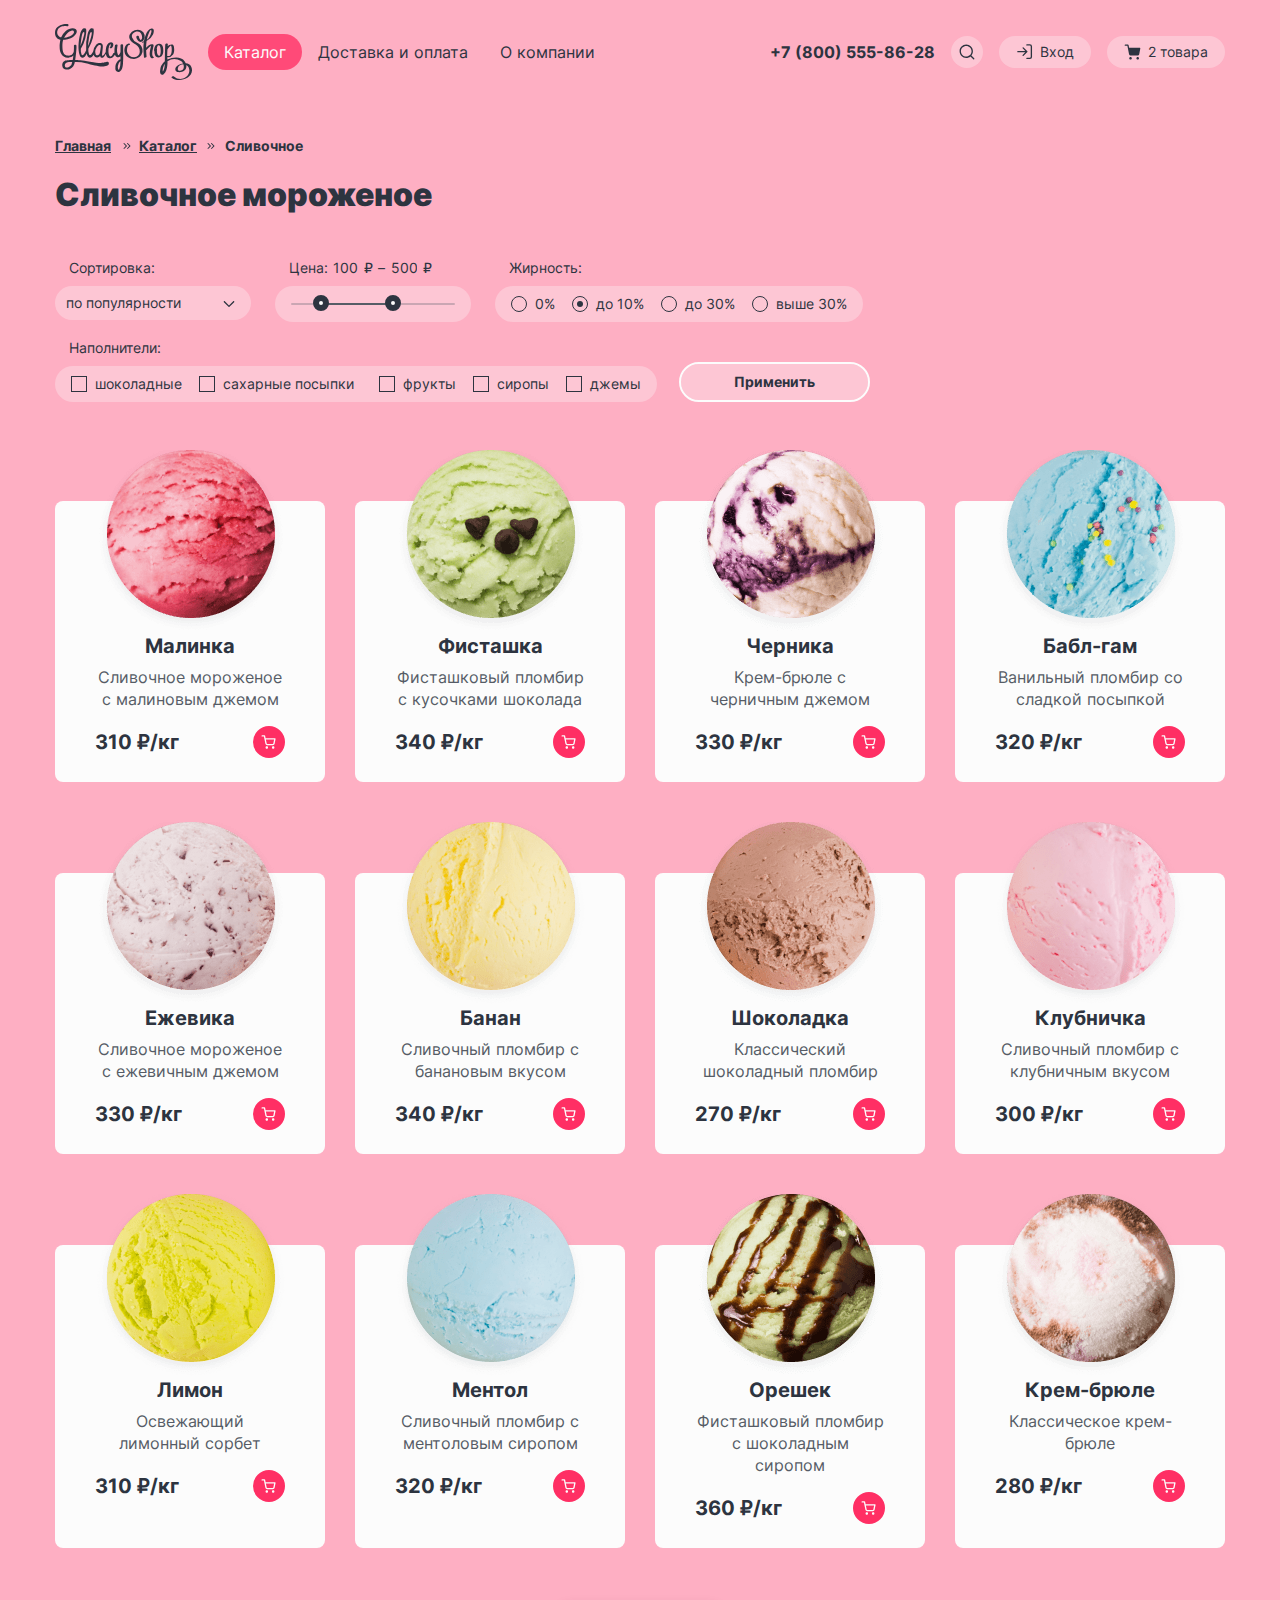
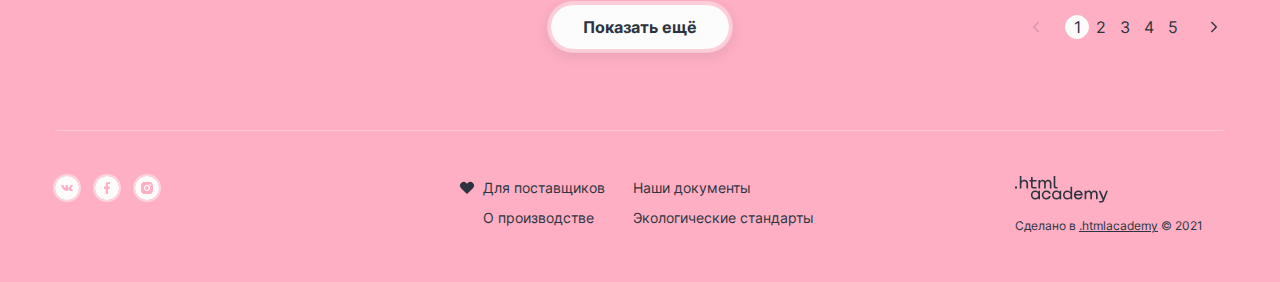
==== commit 10858d05: "Decorative elements for all pages" ====
--- a/catalog.html
+++ b/catalog.html
@@ -97,73 +97,65 @@
           <fieldset class="catalog-filter-group">
             <legend class="catalog-filter-title">Сортировка:</legend>
             <label class="visually-hidden" for="sorting">Сортировка</label>
-            <select class="select-control" name="sorting" id="sorting">
-              <option value="popular">по популярности</option>
-              <option value="cheap">сначала дешевые</option>
-              <option value="expensive">сначала дорогие</option>
-            </select>
+            <div class="select-control-wrapper">
+              <select class="select-control" name="sorting" id="sorting">
+                <option value="popular">по популярности</option>
+                <option value="cheap">сначала дешевые</option>
+                <option value="expensive">сначала дорогие</option>
+              </select>
+            </div>
           </fieldset>
-          <fieldset class="catalog-filter-group">
-            <legend class="catalog-filter-title">Цена: 100 ₽ – 500 ₽</legend>
+          <fieldset class="catalog-filter-group filter-price">
+            <div class="range-wrapper-inputs">
+              <legend class="catalog-filter-title">Цена:</legend>
+              <label class="catalog-filter-label">
+                <input class="catalog-filter-input" type="number" name="min-price" value="100"> ₽
+              </label>
+              <label class="catalog-filter-label">– <input class="catalog-filter-input" type="number" name="max-price"
+                  value="500"> ₽
+              </label>
+            </div>
             <div class="range">
               <div class="range-scale">
-                <div class="range-bar" style="left: 24px; width: 56px">
-            <button class="range-toggle toggle-min" type="button">
-              <span class="visually-hidden">Изменить минимальную цену</span>
-              <span class="range-toggle-circle">
-                <svg aria-hidden="true" focusable="false" width="16" height="16" fill="none"
-                  xmlns="http://www.w3.org/2000/svg">
-                  <circle class="big" cx="8" cy="8" r="8" />
-                  <circle class="small" cx="8" cy="8" r="2" />
-                </svg>
-              </span>
-            </button>
-            <button class="range-toggle toggle-max" type="button">
-              <span class="visually-hidden">Изменить максимальную цену</span>
-              <span class="range-toggle-circle">
-                <svg aria-hidden="true" focusable="false" width="16" height="16" fill="none"
-                  xmlns="http://www.w3.org/2000/svg">
-                  <circle class="big" cx="8" cy="8" r="8"/>
-                  <circle class="small" cx="8" cy="8" r="2"/>
-                </svg>
-              </span>
-            </button>
-               </div>
+                <div class="range-bar" style="left: 32px; width: 68px">
+                  <button class="range-toggle toggle-min" type="button">
+                    <span class="visually-hidden">Изменить минимальную цену</span>
+                  </button>
+                  <button class="range-toggle toggle-max" type="button">
+                    <span class="visually-hidden">Изменить максимальную цену</span>
+                  </button>
+                </div>
               </div>
-              <div class="range-wrapper-inputs">
-            <label class="catalog-filter-label">
-              <input class="catalog-filter-input" type="number" name="min-price">
-            </label>
-            <label class="catalog-filter-label">
-              <input class="catalog-filter-input" type="number" name="max-price">
-            </label>
-            </div>
             </div>
           </fieldset>
           <fieldset class="catalog-filter-group filter-fat">
             <legend class="catalog-filter-title">Жирность:</legend>
             <ul class="catalog-filter-list">
-              <li class="catalog-filter-item">
+              <li class="catalog-filter-item-radio">
                 <label class="control">
                   <input class="visually-hidden control-input" name="fatness" value="0%" type="radio">
+                  <span class="control-mark"></span>
                   <span class="control-label">0%</span>
                 </label>
               </li>
-              <li class="catalog-filter-item">
+              <li class="catalog-filter-item-radio">
                 <label class="control">
                   <input class="visually-hidden control-input" name="fatness" value="to 10%" type="radio" checked>
+                  <span class="control-mark"></span>
                   <span class="control-label">до 10%</span>
                 </label>
               </li>
-              <li class="catalog-filter-item">
+              <li class="catalog-filter-item-radio">
                 <label class="control">
                   <input class="visually-hidden control-input" name="fatness" value="to 30%" type="radio">
+                  <span class="control-mark"></span>
                   <span class="control-label">до 30%</span>
                 </label>
               </li>
-              <li class="catalog-filter-item">
+              <li class="catalog-filter-item-radio">
                 <label class="control">
                   <input class="visually-hidden control-input" name="fatness" value="over 30%" type="radio">
+                  <span class="control-mark"></span>
                   <span class="control-label">выше 30%</span>
                 </label>
               </li>
@@ -175,36 +167,43 @@
               <li class="catalog-filter-item">
                 <label class="control">
                   <input class="visually-hidden control-input" type="checkbox" name="шоколадные" checked>
+                  <span class="control-mark"></span>
                   <span class="control-label">шоколадные</span>
                 </label>
               </li>
               <li class="catalog-filter-item">
                 <label class="control">
                   <input class="visually-hidden control-input" type="checkbox" name="сахарные присыпки" checked>
-                  <span class="control-label">сахарные присыпки</span>
+                  <span class="control-mark"></span>
+                  <span class="control-label">сахарные посыпки</span>
                 </label>
               </li>
               <li class="catalog-filter-item">
                 <label class="control">
                   <input class="visually-hidden control-input" type="checkbox" name="фрукты">
+                  <span class="control-mark"></span>
                   <span class="control-label">фрукты</span>
                 </label>
               </li>
               <li class="catalog-filter-item">
                 <label class="control">
                   <input class="visually-hidden control-input" type="checkbox" name="сиропы">
+                  <span class="control-mark"></span>
                   <span class="control-label">сиропы</span>
                 </label>
               </li>
               <li class="catalog-filter-item">
                 <label class="control">
                   <input class="visually-hidden control-input" type="checkbox" name="джемы">
+                  <span class="control-mark"></span>
                   <span class="control-label">джемы</span>
                 </label>
               </li>
             </ul>
           </fieldset>
-          <button class="button catalog-filter-group-button" type="submit">Применить</button>
+          <div class="catalog-filter-group-button-wrapper">
+            <button class="button catalog-filter-group-button" type="submit">Применить</button>
+          </div>
         </form>
         <ul class="product-list product-list-catalog">
           <li class="product-card color-primary-text">
@@ -627,10 +626,10 @@
             </a>
           </li>
           <li class="document-item">
+            <a class="documents-link" href="#">Наши документы</a>
+          </li>
+          <li class="document-item">
             <a class="documents-link" href="#">О производстве</a>
-          </li>
-          <li class="document-item">
-            <a class="documents-link" href="#">Наши документы</a>
           </li>
           <li class="document-item">
             <a class="documents-link" href="#">Экологические стандарты</a>
--- a/styles/styles.css
+++ b/styles/styles.css
@@ -80,7 +80,7 @@
 .navigation-logo {
   display: flex;
   align-items: center;
-  margin-right: 18px;
+  margin-right: 16px;
 }
 
 .navigation-list {
@@ -554,7 +554,7 @@
 }
 
 .product-list-catalog {
-  margin-bottom: 57px;
+  margin-bottom: 53px;
 }
 
 .card-title,
@@ -594,8 +594,7 @@
   display: block;
   margin-left: auto;
   margin-right: auto;
-  margin-top: -59px;
-  margin-bottom: 8px;
+  margin-top: -51px;
 }
 
 .product-card-link {
@@ -1069,7 +1068,7 @@
   display: flex;
   width: 1170px;
   margin: 0 auto;
-  padding-top: 48px;
+  padding-top: 45px;
 }
 
 .page-footer-container-line {
@@ -1144,12 +1143,16 @@
   margin: 0;
 }
 
+.made-in-htmlacademy {
+  margin-bottom: 10px;
+}
+
 .htmlacademy-link {
   color: #2d3440;
 }
 
 .main-inner {
-  margin-bottom: 81px;
+  margin-bottom: 77px;
   display: flex;
   flex-direction: column;
 }
@@ -1197,11 +1200,12 @@
 .catalog-filter {
   display: flex;
   flex-wrap: wrap;
-  margin-bottom: 100px;
+  margin-bottom: 83px;
 }
 
 .catalog-filter-title {
   margin-bottom: 8px;
+  padding-left: 14px;
 }
 
 .catalog-name {
@@ -1217,11 +1221,30 @@
   padding: 0;
   margin: 0;
   border: 0;
+  margin-bottom: 16px;
+}
+
+.select-control-wrapper {
+  display: flex;
+  width: 196px;
+  align-items: center;
+  margin-right: auto;
 }
 
 .select-control {
   background-color: rgba(252, 252, 252, 0.3);
+  border-color: transparent;
   border-radius: 20px;
+  width: 100%;
+  padding: 6px 10px;
+  padding-right: 48px;
+  font: inherit;
+  font-weight:400;
+  color: #2d3440;
+  appearance: none;
+  background-image: url("../images/icons/arrow-down.svg");
+  background-repeat: no-repeat;
+  background-position: right 13px center;
 }
 
 .select-control:hover {
@@ -1234,10 +1257,6 @@
   border: 2px solid #fcfcfc;
 }
 
-.select-control option {
-  background-color: rgba(252, 252, 252, 0.3);
-}
-
 .catalog-filter-group:not(:first-child,:nth-child(4)) {
   margin-left: 24px;
 }
@@ -1249,6 +1268,23 @@
 .catalog-filter-item {
   list-style-type: none;
 }
+
+.catalog-filter-item:not(:last-child,:nth-child(2)) {
+  padding-right: 17px;
+}
+
+.catalog-filter-item:nth-child(2) {
+  padding-right: 25px;
+}
+
+.catalog-filter-item-radio {
+  list-style-type: none;
+}
+
+.catalog-filter-item-radio:not(:last-child) {
+  padding-right: 17px;
+}
+
 
 .catalog-filter-list {
   display: flex;
@@ -1260,9 +1296,9 @@
 }
 
 .range {
-  background: rgba(252, 252, 252, 0.3);
+  background-color: rgba(252, 252, 252, 0.3);
   border-radius: 20px;
-  padding: 10px 16px;
+  padding: 17px 16px;
 }
 
 .range-scale {
@@ -1270,6 +1306,7 @@
   height: 2px;
   background-color: rgba(86, 92, 102, 0.3);
   border-radius: 2px;
+  width: 100%;
 }
 
 .range-bar {
@@ -1280,41 +1317,33 @@
 
 .range-toggle {
   position: absolute;
+  width: 16px;
+  height: 16px;
+  background-color: #fcfcfc;
+  border: 6px solid #2D3440;
+  border-radius: 50%;
   cursor: pointer;
-  border: 0px;
-  padding: 0;
-  border-radius: 50%;
-}
-
-.big {
-  fill: #2d3440;
-}
-
-.small {
-  fill: #fcfcfc;
-}
-
-.range-toggle .big:hover,
-.range-toggle .big:focus {
-  fill: #fcfcfc;
-}
-
-.range-toggle .small:hover,
-.range-toggle .big:focus {
-  fill: #2d3440;
-}
-
-circle:active {
-  fill: #2d3440;
-}
-
-circle:focus {
+  padding: 0;
+}
+
+.range-toggle:hover,
+.range-toggle:focus {
+  background-color: #2D3440;
+  border: 6px solid #fcfcfc;
+}
+
+.range-toggle:active {
+  background-color: #2D3440;
+  border: none;
+}
+
+.range-toggle:focus {
   outline: 2px solid #2D3440;
 }
 
 .toggle-min {
   top: -8px;
-  right: -10px;
+  left: -10px;
 }
 
 .toggle-max {
@@ -1324,11 +1353,10 @@
 
 .range-wrapper-inputs {
   display: flex;
-  justify-content: center;
 }
 
 .catalog-filter-label {
-  display: flex;
+  margin-right: 5px;
 }
 
 .catalog-filter-input {
@@ -1339,6 +1367,8 @@
   background-color: transparent;
   border: none;
   appearance: textfield;
+  font-family: "inter", sans-serif;
+  color: #2d3440;
 }
 
 .catalog-filter-input::-webkit-outer-spin-button,
@@ -1347,34 +1377,81 @@
   margin: 0;
 }
 
-.filter-fat .catalog-filter-item:not(:last-child) {
-  margin-right: 40px;
-}
-
-.filter-fat .catalog-filter-item:first-child {
-  margin-left: 40px;
-}
+.filter-price {
+  width: 196px;
+}
+
+
+.catalog-filter-group-button-wrapper {
+  display: flex;
+  flex-direction: column;
+  justify-content: flex-end;
+  margin-bottom: 16px;
+}
+
+.control {
+  position: relative;
+  display: block;
+  padding-left: 24px;
+}
+
+.control-mark {
+  position: absolute;
+  top: 2px;
+  left: 0;
+  width: 16px;
+  height: 16px;
+  border: 1.33333px solid #2D3440;
+}
+
+.control:hover .control-mark {
+  border-color: #FCFCFC;
+}
+
+.control:hover .control-input[type="radio"]:checked + .control-mark::before {
+  background-color: #FCFCFC;
+}
+
+.control-input:disabled + .control-mark {
+  border-color: rgba(86, 92, 102, 0.3);
+}
+
+.control-input[type="radio"] + .control-mark {
+  border-radius: 50%;
+}
+
+.control-input[type="radio"]:checked + .control-mark::before {
+  position: absolute;
+  top: 4px;
+  left: 4px;
+  width: 6px;
+  height: 6px;
+  background-color: #2D3440;
+  border-radius: 50%;
+  content: "";
+}
+
+.control-input[type="radio"]:disabled + .control-mark::before {
+  background-color: rgba(86, 92, 102, 0.3);
+}
+
+.control:hover .control-input[type="radio"]:disabled + .control-mark::before {
+  background-color: rgba(86, 92, 102, 0.3);
+}
+
 
 .filter-add {
-  margin-right: 24px;
-}
-
-.filter-add .catalog-filter-item:not(:last-child) {
-  margin-right: 40px;
-}
-
-.filter-add .catalog-filter-item:first-child,
-.catalog-filter-item:nth-child(6n) {
-  margin-left: 40px;
+  margin-right: 22px;
 }
 
 .catalog-filter-group-button {
-  padding: 8px 54px;
+  padding: 8px 53px;
   background: rgba(252, 252, 252, 0.3);
   border: 2px solid #fcfcfc;
   border-radius: 20px;
   cursor: pointer;
   background-clip: padding-box;
+  font-family: "inter", sans-serif;
 }
 
 .catalog-filter-group-button:hover {
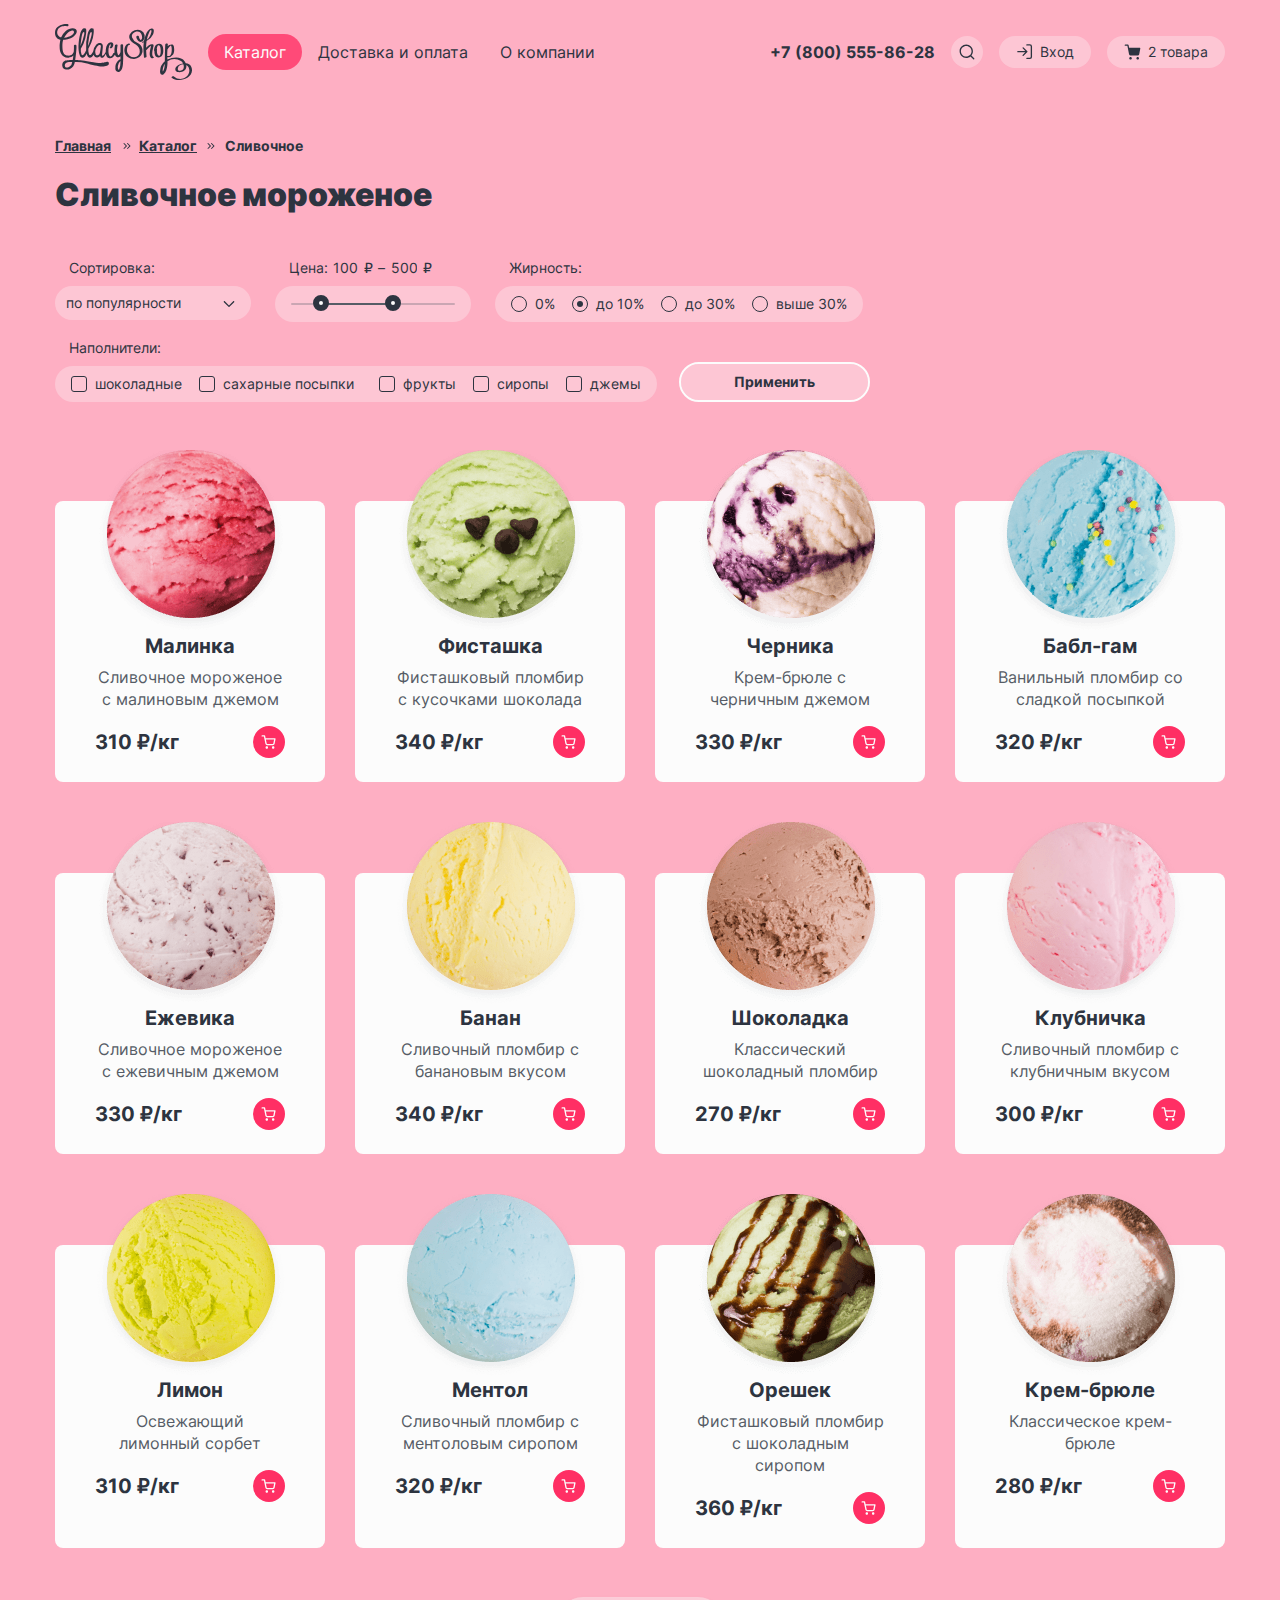
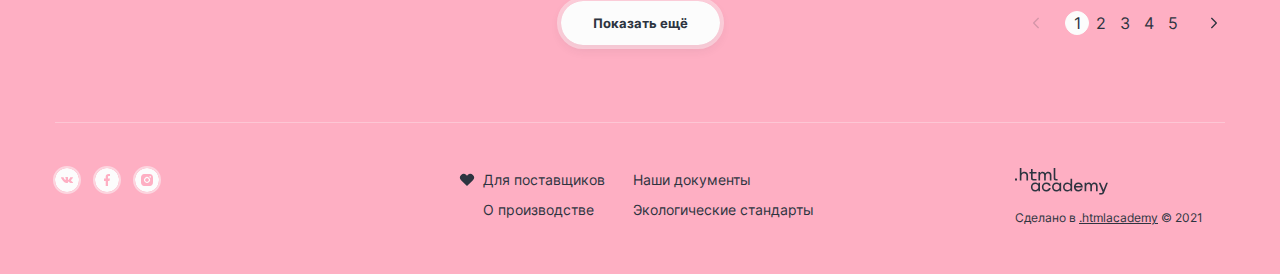
==== commit 65a97c17: "corrected the comments on the decorations" ====
--- a/catalog.html
+++ b/catalog.html
@@ -560,7 +560,7 @@
               </a>
             </li>
           </ul>
-          <button class="button pagination-show-more" type="button">Показать ещё</button>
+          <button class="button-show-more order-link" type="button">Показать ещё</button>
         </div>
       </section>
     </div>
--- a/styles/styles.css
+++ b/styles/styles.css
@@ -255,8 +255,7 @@
   padding-right: 56px;
 }
 
-.promo-slider-order-link,
-.free-gifts-link {
+.order-link {
   line-height: 20px;
   font-weight: 700;
   text-align: center;
@@ -266,31 +265,28 @@
   padding: 12px 32px;
   background-color: #fcfcfc;
   border-radius: 26px;
-  border: 4px solid rgba(252, 252, 252, 0.4);
+  outline: 4px solid rgba(252, 252, 252, 0.4);
   background-clip: padding-box;
-}
-
-.promo-slider-order-link:hover,
-.free-gifts-link:hover,
+  box-shadow: 0 4px 12px rgba(45, 52, 64, 0.1);
+}
+
+.order-link:hover,
 .pagination-show-more:hover {
   background-color: rgba(252, 252, 252, 0.4);
-  border: 4px solid #fcfcfc;
-}
-
-.promo-slider-order-link:focus,
-.free-gifts-link:focus,
+  outline: 4px solid #fcfcfc;
+}
+
+.order-link:focus,
 .pagination-show-more:focus {
   background-color: #fcfcfc;
-  border: 2px solid #2d3440;
-}
-
-.promo-slider-order-link:disabled,
-.promo-slider-order-link[disabled],
-.free-gifts-link:disabled,
-.free-gifts-link[disabled],
+  outline: 2px solid #2d3440;
+}
+
+.order-link:disabled,
+.order-link[disabled],
 .pagination-show-more:disabled {
   background-color: #e7e7e7;
-  border: 4px solid rgba(252, 252, 252, 0.4);
+  outline: 4px solid rgba(252, 252, 252, 0.4);
   font-weight: 400;
   color: #b9b9b9;
   cursor: default;
@@ -356,6 +352,14 @@
 background: rgba(252, 252, 252, 0.3);
 border: 2px solid #fcfcfc;
 cursor: pointer;
+display: flex;
+align-items: center;
+justify-content: center;
+}
+
+.slider-button-next,
+.slider-button-prev {
+  display: flex;
 }
 
 .icon-pagination {
@@ -515,15 +519,7 @@
   margin-left: 4px;
 }
 
-.free-gifts-link {
-  padding: 12px 32px;
-  background: #fcfcfc;
-  border: 4px solid rgba(252, 252, 252, 0.4);
-  box-shadow: 0 4px 12px rgba(45, 52, 64, 0.1);
-  border-radius: 26px;
-  background-clip: padding-box;
-  display: inline-block;
-}
+
 
 .product-wrapper {
   padding-bottom: 80px;
@@ -815,8 +811,8 @@
   color: #fcfcfc;
   background-color: #ff2f64;
   border-radius: 26px;
-  box-shadow: 0 4px 12px rgba(45, 52, 64, 0.1);
-  border: 4px solid rgba(255, 47, 100, 0.3);
+  border: none;
+  outline: 4px solid rgba(255, 47, 100, 0.3);
   background-clip: padding-box;
   padding: 12px 32px;
   cursor: pointer;
@@ -826,21 +822,21 @@
 .subscription-button:hover,
 .modal-dialog:hover {
   background-color:  rgba(252, 252, 252, 0.3);
-  border: 4px solid #ff2f64;
+  outline: 4px solid #ff2f64;
   color: #2d3440;
 }
 
 .subscription-button:focus,
 .modal-dialog:hover:focus {
   background-color: #ff2f64;
-  border: 2px solid #2d3440;
+  outline: 2px solid #2d3440;
   color:#fcfcfc;
 }
 
 .subscription-button:disabled,
 .modal-dialog:hover:disabled {
   background-color: #b9b9b9;
-  border: 4px solid rgba(185, 185, 185, 0.3);
+  outline: 4px solid rgba(185, 185, 185, 0.3);
   font-weight: 400;
   color: #565C66;
 }
@@ -1059,11 +1055,6 @@
   margin-bottom: 32px;
 }
 
-.modal-dialog {
-  width: 250px;
-  padding: 13px;
-}
-
 .page-footer-container {
   display: flex;
   width: 1170px;
@@ -1161,8 +1152,7 @@
   margin-bottom: 16px;
 }
 .breadcrumbs,
-.button,
-.pagination-show-more {
+.button {
   font-size: 14px;
   font-weight: 700;
   line-height: 20px;
@@ -1402,6 +1392,7 @@
   width: 16px;
   height: 16px;
   border: 1.33333px solid #2D3440;
+  border-radius: 3px;
 }
 
 .control:hover .control-mark {
@@ -1552,15 +1543,19 @@
   border: 1px solid #2d3440;
 }
 
-.pagination-show-more {
-  font-size: 16px;
-  padding: 12px 32px;
-  background: #fcfcfc;
-  border: 4px solid rgba(252, 252, 252, 0.4);
-  box-shadow: 0 4px 12px rgba(45, 52, 64, 0.1);
-  border-radius: 26px;
-  background-clip: padding-box;
+.button-show-more {
   cursor: pointer;
   margin: 0 auto;
+  border: none;
   font-family: "inter", sans-serif;
 }
+
+.modal-container {
+  position: fixed;
+  top: 0;
+  left: 0;
+  display: flex;
+  width: 100%;
+  height: 100%;
+  background-color: rgba(45, 52, 64, 0.3);
+}
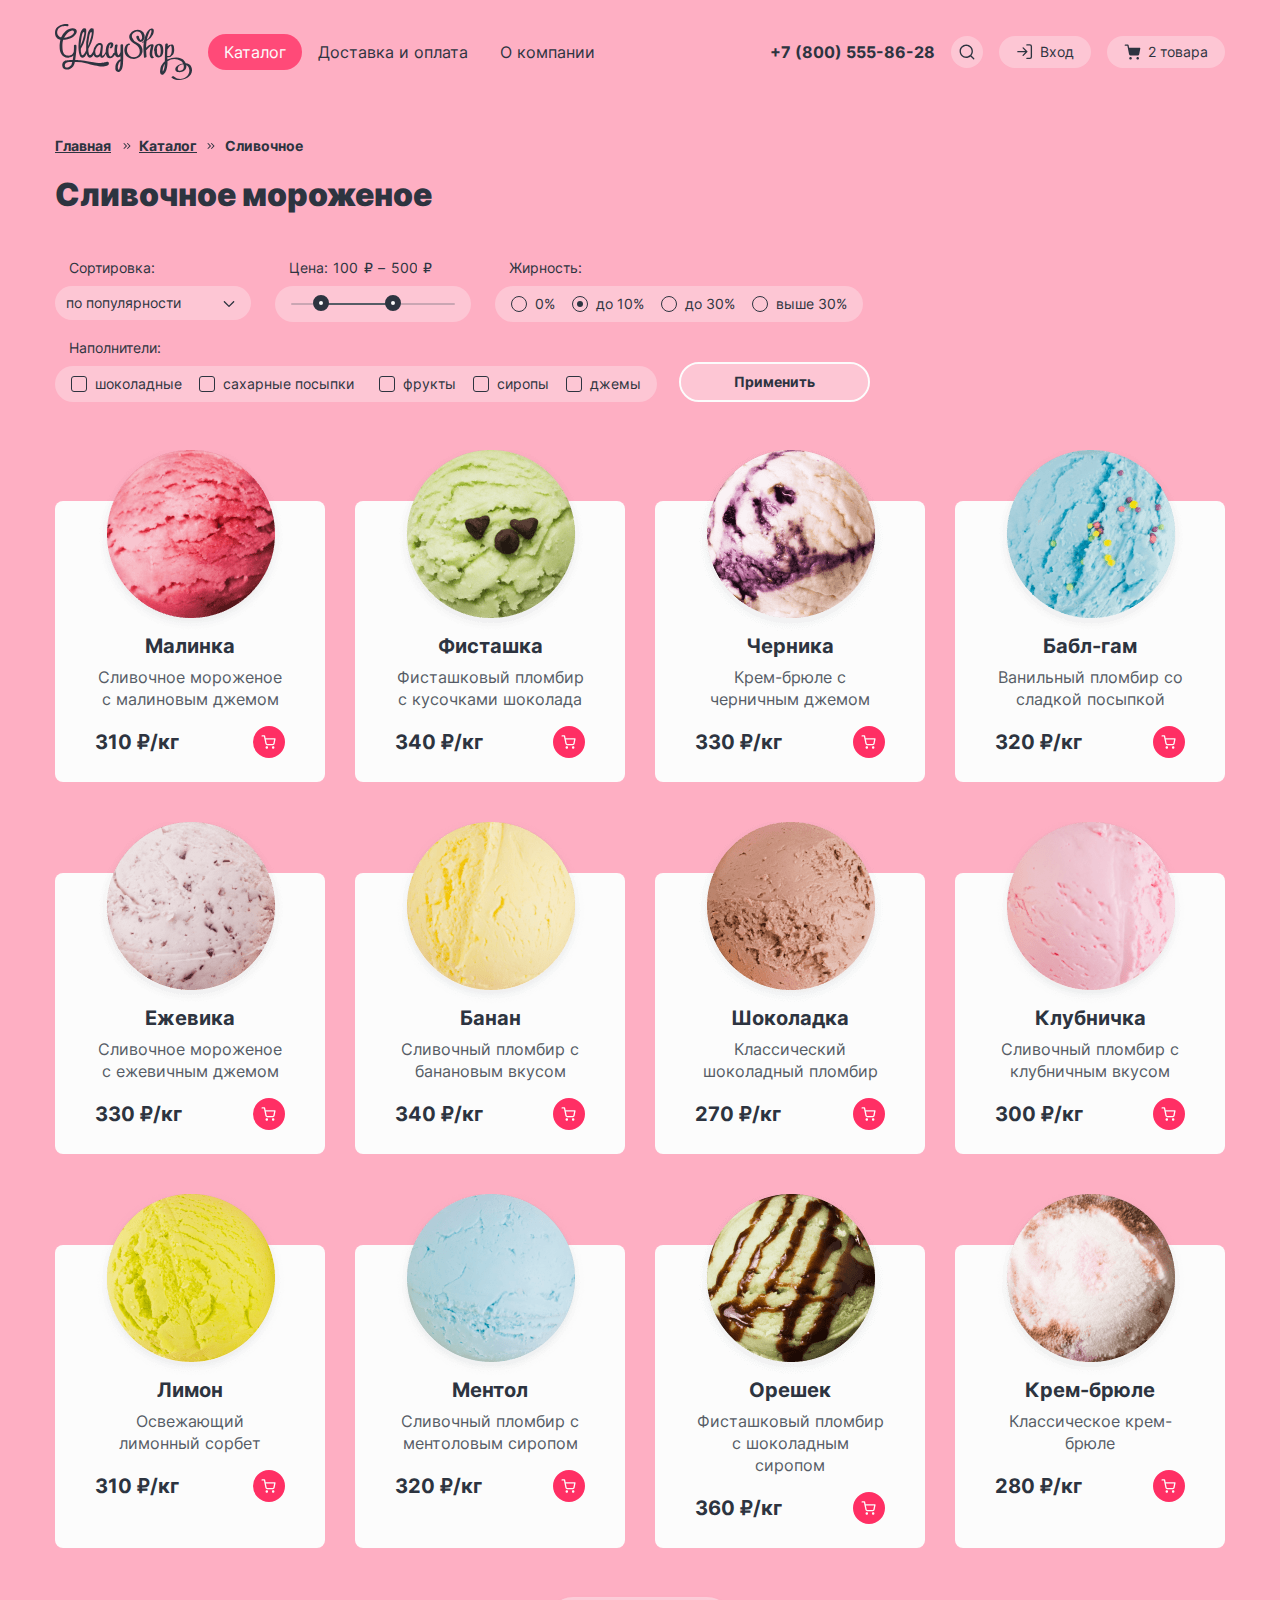
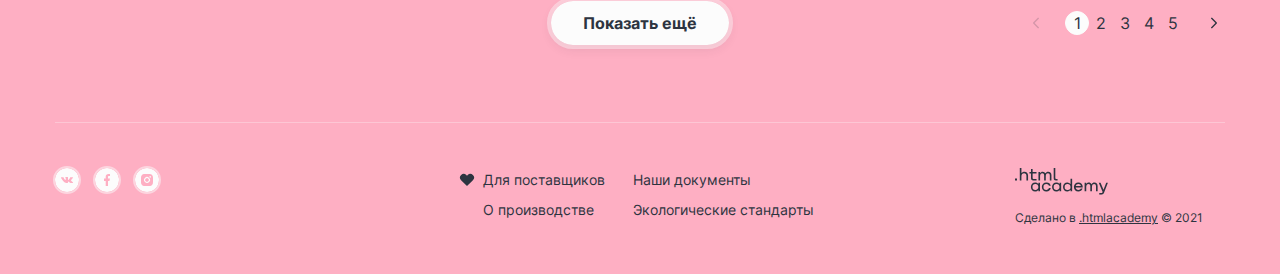
==== commit dd55c047: "Pop-ups, sliders, forms" ====
--- a/catalog.html
+++ b/catalog.html
@@ -71,6 +71,46 @@
             </span>
             2 товара
           </a>
+          <div class="popover-basket-wrapper">
+            <div class="popover-content">
+              <h2 class="popover-title">Корзина</h2>
+              <ul class="basket-list">
+                <li class="basket-item">
+                 <img class="basket-item-image" src="images/catalog/raspberry-small.png" alt="Шарик мороженого" width="46"
+                height="46">
+                <div class="basket-deskription-wrapper">
+                 <p class="basket-item-title">Малинка</p>
+                 <p class="basket-item-deskription">1 кг х 310 ₽</p>
+                </div>
+                 <p class="basket-item-price">310 ₽</p>
+                 <button type="button" class="button-cross">
+                  <svg width="16" height="16" viewBox="0 0 16 16" fill="none" xmlns="http://www.w3.org/2000/svg">
+                    <path fill-rule="evenodd" clip-rule="evenodd" d="M12.803 4.13807C13.0634 3.87772 13.0634 3.45561 12.803 3.19526C12.5427 2.93491 12.1206 2.93491 11.8602 3.19526L7.99914 7.05633L4.13807 3.19526C3.87772 2.93491 3.45561 2.93491 3.19526 3.19526C2.93491 3.45561 2.93491 3.87772 3.19526 4.13807L7.05633 7.99914L3.19526 11.8602C2.93491 12.1206 2.93491 12.5427 3.19526 12.803C3.45561 13.0634 3.87772 13.0634 4.13807 12.803L7.99914 8.94195L11.8602 12.803C12.1206 13.0634 12.5427 13.0634 12.803 12.803C13.0634 12.5427 13.0634 12.1206 12.803 11.8602L8.94195 7.99914L12.803 4.13807Z" fill="#2D3440"/>
+                    </svg>
+                 </button>
+                </li>
+                <li class="basket-item">
+                  <img class="basket-item-image" src="images/catalog/bubblegum-small.png" alt="Шарик мороженого" width="46"
+                 height="46">
+                 <div class="basket-deskription-wrapper">
+                  <p class="basket-item-title">Бабл-гам</p>
+                  <p class="basket-item-deskription">1,5 кг х 320 ₽</p>
+                 </div>
+                  <p class="basket-item-price">480 ₽</p>
+                  <button type="button" class="button-cross">
+                   <svg width="16" height="16" viewBox="0 0 16 16" fill="none" xmlns="http://www.w3.org/2000/svg">
+                     <path fill-rule="evenodd" clip-rule="evenodd" d="M12.803 4.13807C13.0634 3.87772 13.0634 3.45561 12.803 3.19526C12.5427 2.93491 12.1206 2.93491 11.8602 3.19526L7.99914 7.05633L4.13807 3.19526C3.87772 2.93491 3.45561 2.93491 3.19526 3.19526C2.93491 3.45561 2.93491 3.87772 3.19526 4.13807L7.05633 7.99914L3.19526 11.8602C2.93491 12.1206 2.93491 12.5427 3.19526 12.803C3.45561 13.0634 3.87772 13.0634 4.13807 12.803L7.99914 8.94195L11.8602 12.803C12.1206 13.0634 12.5427 13.0634 12.803 12.803C13.0634 12.5427 13.0634 12.1206 12.803 11.8602L8.94195 7.99914L12.803 4.13807Z" fill="#2D3440"/>
+                     </svg>
+                  </button>
+                 </li>
+              </ul>
+              <div class="total-amount-wrqapper">
+              <button class="subscription-button" type="submit">Оформить заказ</button>
+              <p class="basket-item-price total-price">Итого: 790 ₽</p>
+              </div>
+            </div>
+
+          </div>
         </li>
       </ul>
     </div>
--- a/styles/styles.css
+++ b/styles/styles.css
@@ -103,6 +103,86 @@
   border: 2px solid transparent;
 }
 
+.top-menu-wrapper {
+  margin: 0;
+  padding-top: 16px;
+  padding-bottom: 16px;
+  min-width: 138px;
+  display: none;
+  position: absolute;
+  background: #FCFCFC;
+  border-radius: 4px;
+  top: 44px;
+  z-index: 15;
+}
+
+.top-menu {
+  list-style-type: none;
+  display: flex;
+  flex-direction: column;
+  padding: 0;
+  list-style-type: none;
+}
+
+.top-menu-item-link,
+.top-menu-item-link-new {
+  font-size: 14px;
+  line-height: 20px;
+  color: #2d3440;
+  text-decoration: none;
+  display: block;
+  padding-left: 16px;
+  padding-right: 16px;
+}
+
+.top-menu-item-link-new {
+  font-weight: 700;
+}
+
+.menu-pulldown {
+  position: relative;
+}
+.menu-pulldown:hover .top-menu-wrapper {
+  display: block;
+}
+
+.top-menu-item-link {
+  padding-bottom: 8px;
+  padding-top: 8px;
+}
+
+.top-menu-item-link-new {
+  padding-bottom: 11px;
+}
+
+.top-menu-item-new {
+  position: relative;
+}
+
+.top-menu-item-new .line-new {
+  position: absolute;
+  border-bottom: 1px solid #b9b9b9;
+  width:100px;
+  left: 16px;
+}
+
+.top-menu-item-link:hover,
+.top-menu-item-link-new:hover {
+  background-color: #ffcbd8;
+}
+
+.top-menu-item-link:focus,
+.top-menu-item-link-new:focus {
+  background-color: #ff4a78;
+  color:  #fcfcfc;
+}
+
+.top-menu-item-link:active,
+.top-menu-item-link-new:active {
+  background-color: #ff7799;
+  color: #2d3440;
+}
+
 .navigation-user-list {
   margin: 0;
   padding: 0;
@@ -126,11 +206,6 @@
   display: block;
   min-width: 32px;
   padding: 4px 15px;
-}
-
-.navigation-user-link:active {
-  background-color: #fcfcfc;
-  border-color: transparent;
 }
 
 .navigation-user-link-search {
@@ -181,7 +256,8 @@
   border-color: #2d3440;
 }
 
-.navigation-link:not(.navigation-link-current):active {
+.navigation-link:not(.navigation-link-current):active,
+.navigation-user-link:active {
   border-color: transparent;
   background-color: #fcfcfc;
 }
@@ -200,12 +276,228 @@
   display: block;
 }
 
+
+.navigation-user-item:nth-child(2) {
+  position: relative;
+}
+
+.popover-search {
+  position: absolute;
+  top: 40px;
+  right: 1px;
+  z-index: 12;
+  box-sizing: border-box;
+  width: 356px;
+  padding: 24px 16px;
+  font-family: "inter", sans-serif;
+  color: #b9b9b9;
+  background-color: #fcfcfc;
+  border-radius: 4px;
+  /*display: none;*/
+}
+
+.popover-form-field:first-child.popover-form-field-search {
+  margin: 0;
+}
+/*
+.popover-cross {
+  background-image: url("../images/icons/сross.svg");
+  background-repeat: no-repeat;
+  background-position: right 13px center;
+}
+*/
+
+.popover-text {
+  min-width: 324px;
+  position: relative;
+}
+
+.popover-cross {
+  position: absolute;
+  top: 40px;
+  right: 29px;
+}
+
+.popover-search:hover .popover-cross-color,
+.popover-search:active .popover-cross-color {
+  fill: #2D3440;
+}
+
+.popover-search:active .popover-cross-color {
+  opacity: 0.4;
+}
+
+.navigation-user-item:nth-child(3) {
+  position: relative;
+}
+
+.popover-enter {
+  position: absolute;
+  top: 40px;
+  right: 1px;
+  z-index: 12;
+  box-sizing: border-box;
+  width: 420px;
+  padding: 48px;
+  font-family: "inter", sans-serif;
+  color: #2d3440;
+  background-color: #fcfcfc;
+  border-radius: 4px;
+  min-height: 286px;
+  display: none;
+}
+
+
+.navigation-user-item:nth-child(4) {
+  position: relative;
+}
+
+.popover-basket-wrapper {
+  position: absolute;
+  top: 40px;
+  right: 1px;
+  z-index: 13;
+  box-sizing: border-box;
+  min-width: 288px;
+  max-width: 441px;
+  padding: 48px;
+  background-color: #fcfcfc;
+  border-radius: 4px;
+  display: none;
+}
+
+.popover-empty {
+  min-height: 60px;
+  text-align: center;
+}
+
+.popover-empty-description {
+  font-family: "inter", sans-serif;
+  color: #2d3440;
+  font-weight: 700;
+  font-size: 24px;
+  line-height: 30px;
+  /*display: none;*/
+}
+
+.popover-content {
+  height: 100%;
+}
+
+.popover-form-field {
+  margin: 0;
+}
+
+.popover-form-field:first-child {
+  margin-bottom: 16px;
+}
+
+.popover-form-field:nth-child(2) {
+  margin-bottom: 28px;
+}
+
+.popover-title {
+  margin-top: 0;
+  margin-bottom: 32px;
+  font-size: 24px;
+  line-height: 30px;
+  color: #2d3440;
+}
+
+.basket-list {
+  list-style-type: none;
+  padding: 0;
+  margin-bottom: 28px;
+}
+
+.basket-item-title {
+  margin: 0;
+  font-weight: 700;
+  font-size: 18px;
+  line-height: 22px;
+  color: #2D3440;
+}
+
+.basket-item-deskription {
+  margin: 0;
+  font-size: 14px;
+  line-height: 20px;
+  color: #B9B9B9;
+}
+
+.basket-item-price {
+  margin: 0;
+  font-size: 18px;
+  line-height: 22px;
+  font-weight: 700;
+  color: #2D3440;
+  align-self: center;
+}
+
+.basket-deskription-wrapper {
+  display: flex;
+  flex-direction: column;
+}
+
+.basket-item {
+  display: grid;
+  grid-template-columns: 46px 150px 85px 16px;
+  column-gap: 16px;
+}
+
+.button-cross {
+  background-color: transparent;
+  border: 0;
+}
+
+.basket-item + .basket-item {
+  padding-top: 24px;
+}
+
+.basket-item:last-child {
+  padding-bottom: 32px;
+  border-bottom: 1px solid #e7e7e7;
+}
+
+.total-amount-wrqapper {
+  display: flex;
+}
+
+.total-price {
+  margin-left: auto;
+}
+
+.account-links {
+  display: flex;
+}
+
+.wrapper-account-links {
+  display: flex;
+  flex-direction: column;
+}
+
+.wrapper-account-links {
+  display: flex;
+  justify-content: flex-end;
+}
+
+.enter-button {
+  margin-right: 19px;
+}
+
+.user-form-recovery,
+.user-registration {
+  color: #2D3440;
+  font-size: 14px;
+  line-height: 20px;
+}
+
 .main-container {
   flex-grow: 1;
 }
 
 .slider-block-wrapper{
-  padding-bottom: 80px;
+  padding-bottom: 76px;
 }
 
 .slider-block {
@@ -233,7 +525,7 @@
   padding-left: 70px;
   padding-right: 2px;
   padding-top: 115px;
-  padding-bottom: 110px;
+  padding-bottom: 118px;
   max-width: 542px;
   width: 100%;
   margin-right: 21px;
@@ -251,13 +543,14 @@
   margin: 0;
   font-size: 18px;
   line-height: 24px;
-  padding-bottom: 44px;
+  padding-bottom: 48px;
   padding-right: 56px;
 }
 
 .order-link {
   line-height: 20px;
   font-weight: 700;
+  font-size: 16px;
   text-align: center;
   text-decoration: none;
   color: #2d3440;
@@ -485,13 +778,13 @@
 }
 
 .free-gifts-article-raspberry {
-  padding: 40px 15px 36px 36px;
+  padding: 40px 15px 40px 36px;
   background-image: url(../images/raspberry.png);
   background-position: bottom 0 right 15px;
 }
 
 .free-gifts-article-marshmallow {
-  padding: 40px 7px 36px 36px;
+  padding: 40px 7px 40px 36px;
   background-image: url(../images/marshmallow.png);
 
 background-position: bottom 0 right 7px;
@@ -509,17 +802,20 @@
 
 .free-gifts-description-raspberry {
   margin: 0;
-  margin-bottom: 28px;
+  margin-bottom: 32px;
   margin-left: 4px;
 }
 
 .free-gifts-description-marshmallow {
   margin: 0;
-  margin-bottom: 28px;
+  margin-bottom: 32px;
   margin-left: 4px;
 }
 
-
+.free-gifts-description-marshmallow + .order-link,
+.free-gifts-description-raspberry + .order-link {
+  margin-left: 4px;
+}
 
 .product-wrapper {
   padding-bottom: 80px;
@@ -623,16 +919,21 @@
   outline: 2px solid rgba(252, 252, 252, 0.5);
   border-radius: 50%;
 }
-
-.social-icon-anchor:hover svg {
-  fill:#000000;
+/*
+.social-icon-anchor:fo svg {
   outline: 2px solid rgba(252, 252, 252, 0.5);
   border-radius: 50%;
 }
 
-.social-icon-anchor:focus svg {
-  fill:#000000;
-  outline: 2px solid rgba(138, 47, 47, 0);
+*/
+.social-icon-anchor:hover {
+  background-color: #2d3440;
+  border-radius: 50%;
+}
+
+.social-icon-anchor svg:focus {
+  background-color: #2d3440;
+  outline: 2px solid #2d3440;
   border-radius: 50%;
 }
 
@@ -721,7 +1022,7 @@
 }
 
 .new-article-subscription-box-wrapper{
-  padding-bottom: 80px;
+  padding-bottom: 76px;
 }
 
 .new-article-subscription-box {
@@ -787,7 +1088,7 @@
   margin-bottom: 42px;
 }
 
-.subscription-form-box {
+.subscription-form {
   display: flex;
   justify-content: space-between;
   align-items: center;
@@ -914,64 +1215,67 @@
   position: absolute;
   width: 16px;
   height: 16px;
-  margin-top: 4px;
-  margin-left: 2px;
+  margin-top: 3px;
+  margin-left: 4px;
   padding: 0;
   background-color: transparent;
   border: none;
 }
 
-.delivery-form input,
-.subscription-form input {
+.field-form {
+  padding: 13px 15px;
+  font-family: "inter", sans-serif;
+  color: #b9b9b9;
+  border: 1px solid #b9b9b9;
+  box-sizing: border-box;
+  border-radius: 4px;
+  font-size: 16px;
   line-height: 20px;
 
-  border: 1px solid #b9b9b9;
-  border-radius: 4px;
-  padding: 14px 16px;
-}
-
-.field {
-  font-size: inherit;
-}
-
-.field:hover {
-  border: 1px solid #2D3440;
+}
+.modal-text {
+  width: 442px;
+}
+
+.email-field {
+  min-width: 332px;
+}
+
+
+.field-form:hover {
+  border: 1px solid #2d3440;
+  color: #2d3440;
   cursor: pointer;
-  color: #2D3440;
-}
-
-.field:focus {
-  outline: 2px solid #2D3440;
-  color: #2D3440;
-}
-
-.field:disabled,
-.field:disabled:hover {
-  background-color: #E7E7E7;
-}
-
-.field:disabled {
-  color: #2D3440;
+}
+
+.field-form:focus {
+  outline: 2px solid #2d3440;
+  color: #2d3440;
+}
+
+.field-form:disabled,
+.field-form:disabled:hover {
+  background-color: #e7e7e7;
+}
+
+.field-form:disabled {
+  color: #2d3440;
   opacity: 0.65;
 }
-.field:disabled:hover {
-  color: #2D3440;
-}
-
-.field:invalid {
-  border: 1px solid #EA5454;
-}
-
-.field:focus:invalid {
-  outline: 2px solid #EA5454;
-}
-
-.field::placeholder {
+.field-form:disabled:hover {
+  color: #2d3440;
+}
+
+.field-form:invalid {
+  outline: 1px solid #ea5454;
+}
+
+.field-form:focus:invalid {
+  outline: 2px solid #ea5454;
+}
+
+.field-form::placeholder {
   color: #b9b9b9;
-}
-
-.subscription-form input {
-  min-width: 332px;
 }
 
 .delivery-date {
@@ -983,7 +1287,7 @@
 }
 
 .delivery-form-address {
-  margin-bottom: 8px;
+  margin-bottom: 6px;
   grid-column: 1/-1;
 }
 
@@ -1052,7 +1356,7 @@
   line-height: 20px;
   color: #565c66;
   margin: 0;
-  margin-bottom: 32px;
+  margin-bottom: 33px;
 }
 
 .page-footer-container {
@@ -1430,7 +1734,6 @@
   background-color: rgba(86, 92, 102, 0.3);
 }
 
-
 .filter-add {
   margin-right: 22px;
 }
@@ -1558,4 +1861,63 @@
   width: 100%;
   height: 100%;
   background-color: rgba(45, 52, 64, 0.3);
-}
+  z-index: 30;
+  display: none;
+}
+
+.modal {
+  position: relative;
+  margin: auto;
+  padding: 64px;
+  background-color: #FCFCFC;
+}
+
+.modal-answer {
+  width: 570px;
+}
+
+.modal-close-button {
+  position: absolute;
+  padding: 0;
+  top: 7px;
+  right: 7px;
+  width: 50px;
+  height: 50px;
+  background-color: #FCFCFC;
+  border: none;
+  background-image: url(../images/icons/close.svg);
+  background-repeat: no-repeat;
+  background-position: center;
+  cursor: pointer;
+}
+
+.modal-title {
+  margin: 0;
+  margin-bottom: 32px;
+  font-family: "inter", sans-serif;
+  font-size: 24px;
+  line-height: 30px;
+  font-weight: 700;
+  color: #2d3440;
+}
+
+.form-field-group {
+  margin: 0;
+}
+
+.form-field-group:not(:nth-child(3),:last-child) {
+  margin-bottom: 16px;
+}
+
+.form-field-group:nth-child(3) {
+  margin-bottom: 28px;
+}
+
+.multiline {
+  height: 149px;
+}
+
+.modal-form .subscription-button {
+  display: flex;
+  margin-left: auto;
+}
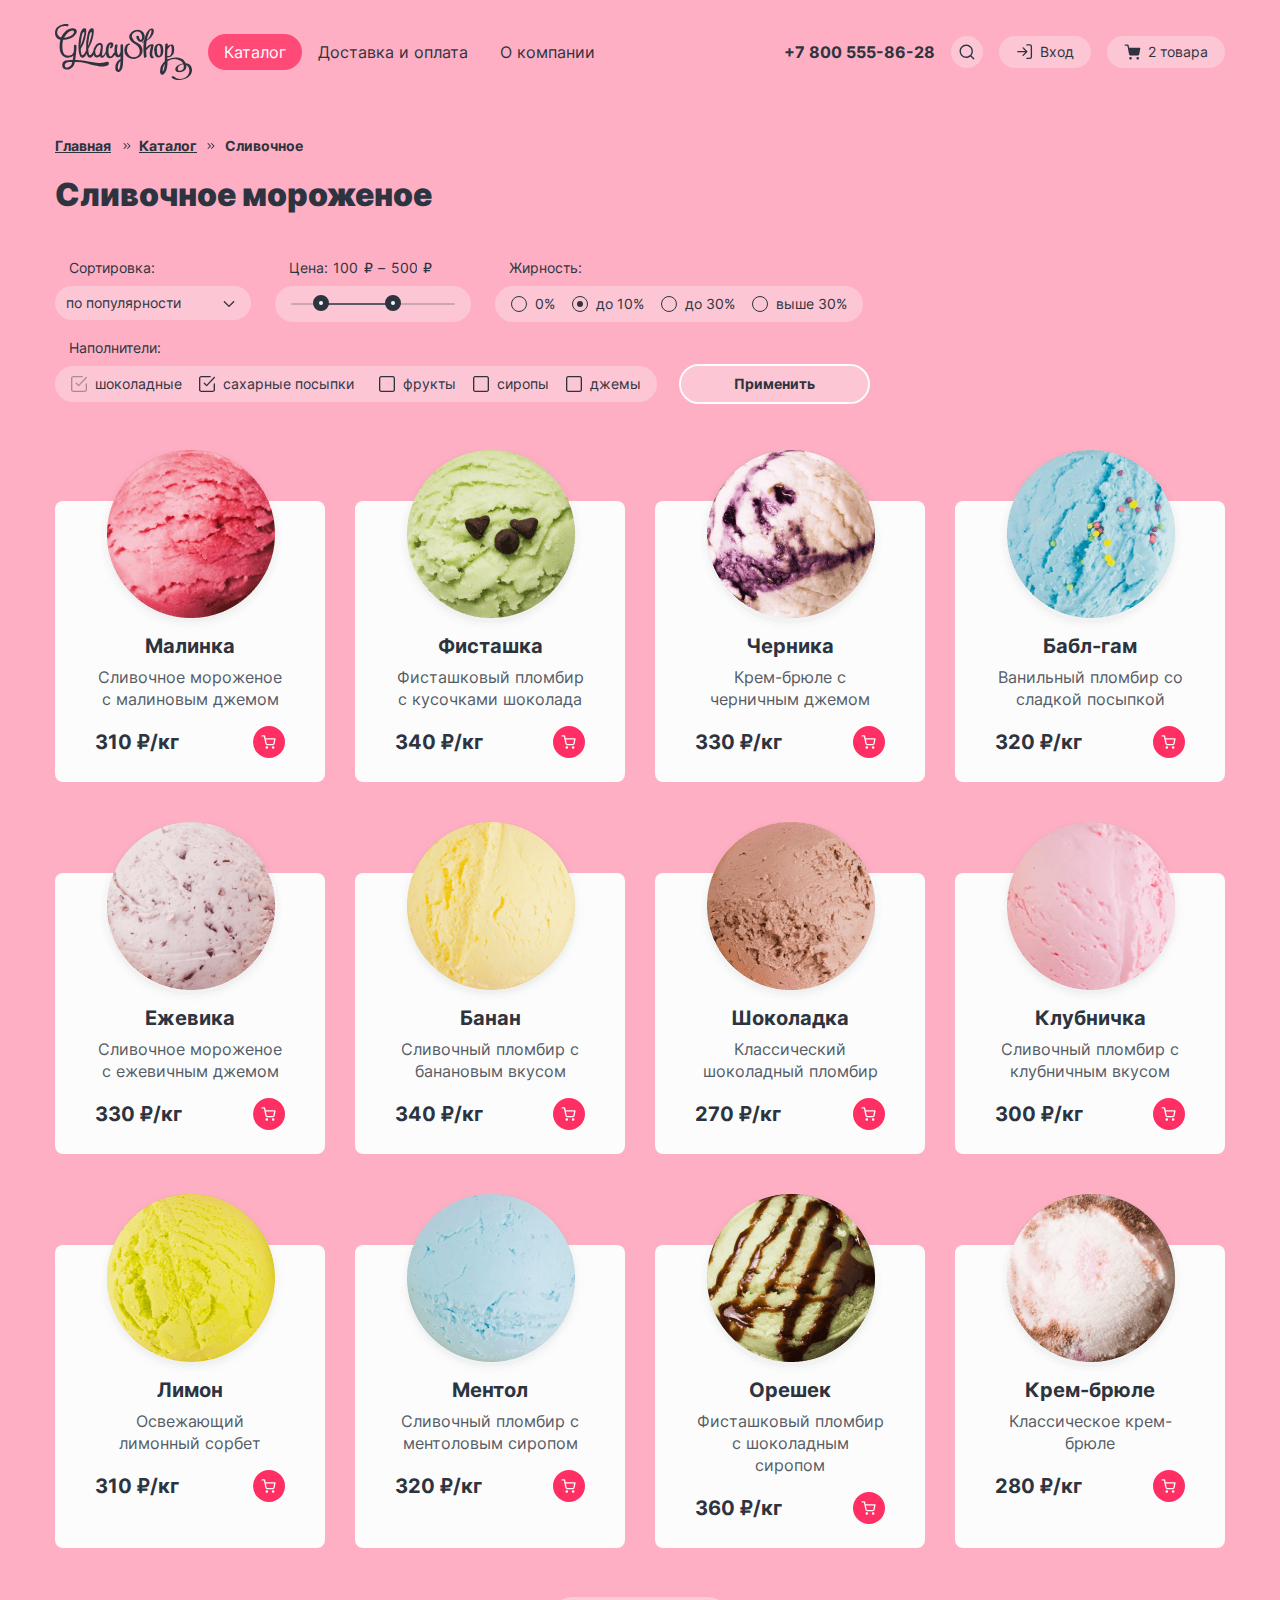
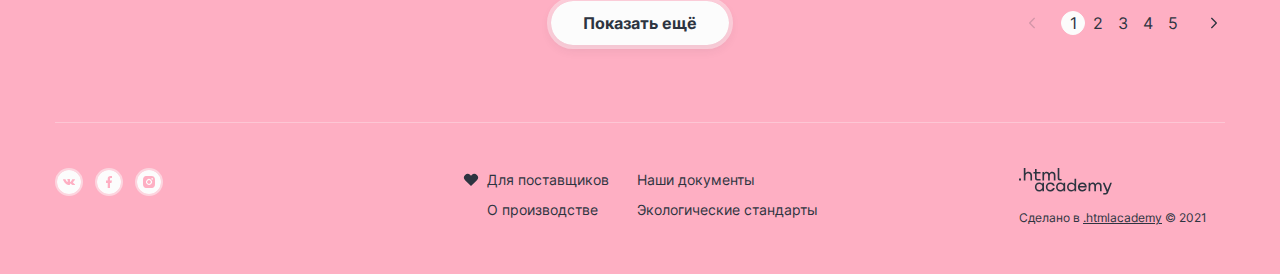
==== commit 135c22ec: "corrected to the latest comments on the decorations" ====
--- a/catalog.html
+++ b/catalog.html
@@ -15,8 +15,27 @@
       </a>
       <nav class="navigation">
         <ul class="navigation-list">
-          <li class="navigation-item">
+          <li class="navigation-item  menu-pulldown">
             <a class="navigation-link navigation-link-current" href="catalog.html">Каталог</a>
+            <div class="top-menu-wrapper">
+              <ul class="top-menu">
+                <li class="top-menu-item top-menu-item-new">
+                  <a class="top-menu-item-link new" href="#">Новинки</a>
+                </li>
+                <li class="top-menu-item">
+                  <a class="top-menu-item-link active">Сливочное</a>
+                </li>
+                <li class="top-menu-item">
+                  <a class="top-menu-item-link" href="#">Щербеты</a>
+                </li>
+                <li class="top-menu-item">
+                  <a class="top-menu-item-link" href="#">Фруктовый лед</a>
+                </li>
+                <li class="top-menu-item">
+                  <a class="top-menu-item-link" href="#">Мелорин</a>
+                </li>
+              </ul>
+            </div>
           </li>
           <li class="navigation-item">
             <a class="navigation-link" href="#">Доставка и оплата</a>
@@ -28,7 +47,7 @@
       </nav>
       <ul class="navigation-user-list">
         <li class="navigation-user-item">
-          <a class="navigation-user-phone" href="tel:+78005558628">+7 (800) 555-86-28</a>
+          <a class="navigation-user-phone" href="tel:+78005558628">+7 800 555-86-28</a>
         </li>
         <li class="navigation-user-item">
           <a class="navigation-user-link navigation-user-link-search" href="#">
@@ -76,37 +95,41 @@
               <h2 class="popover-title">Корзина</h2>
               <ul class="basket-list">
                 <li class="basket-item">
-                 <img class="basket-item-image" src="images/catalog/raspberry-small.png" alt="Шарик мороженого" width="46"
-                height="46">
-                <div class="basket-deskription-wrapper">
-                 <p class="basket-item-title">Малинка</p>
-                 <p class="basket-item-deskription">1 кг х 310 ₽</p>
-                </div>
-                 <p class="basket-item-price">310 ₽</p>
-                 <button type="button" class="button-cross">
-                  <svg width="16" height="16" viewBox="0 0 16 16" fill="none" xmlns="http://www.w3.org/2000/svg">
-                    <path fill-rule="evenodd" clip-rule="evenodd" d="M12.803 4.13807C13.0634 3.87772 13.0634 3.45561 12.803 3.19526C12.5427 2.93491 12.1206 2.93491 11.8602 3.19526L7.99914 7.05633L4.13807 3.19526C3.87772 2.93491 3.45561 2.93491 3.19526 3.19526C2.93491 3.45561 2.93491 3.87772 3.19526 4.13807L7.05633 7.99914L3.19526 11.8602C2.93491 12.1206 2.93491 12.5427 3.19526 12.803C3.45561 13.0634 3.87772 13.0634 4.13807 12.803L7.99914 8.94195L11.8602 12.803C12.1206 13.0634 12.5427 13.0634 12.803 12.803C13.0634 12.5427 13.0634 12.1206 12.803 11.8602L8.94195 7.99914L12.803 4.13807Z" fill="#2D3440"/>
+                  <img class="basket-item-image" src="images/catalog/raspberry-small.png" alt="Шарик мороженого"
+                    width="46" height="46">
+                  <div class="basket-deskription-wrapper">
+                    <p class="basket-item-title">Малинка</p>
+                    <p class="basket-item-deskription">1 кг х 310 ₽</p>
+                  </div>
+                  <p class="basket-item-price">310 ₽</p>
+                  <button type="button" class="button-cross">
+                    <svg width="16" height="16" viewBox="0 0 16 16" fill="none" xmlns="http://www.w3.org/2000/svg">
+                      <path fill-rule="evenodd" clip-rule="evenodd"
+                        d="M12.803 4.13807C13.0634 3.87772 13.0634 3.45561 12.803 3.19526C12.5427 2.93491 12.1206 2.93491 11.8602 3.19526L7.99914 7.05633L4.13807 3.19526C3.87772 2.93491 3.45561 2.93491 3.19526 3.19526C2.93491 3.45561 2.93491 3.87772 3.19526 4.13807L7.05633 7.99914L3.19526 11.8602C2.93491 12.1206 2.93491 12.5427 3.19526 12.803C3.45561 13.0634 3.87772 13.0634 4.13807 12.803L7.99914 8.94195L11.8602 12.803C12.1206 13.0634 12.5427 13.0634 12.803 12.803C13.0634 12.5427 13.0634 12.1206 12.803 11.8602L8.94195 7.99914L12.803 4.13807Z"
+                        fill="#2D3440" />
                     </svg>
-                 </button>
+                  </button>
                 </li>
                 <li class="basket-item">
-                  <img class="basket-item-image" src="images/catalog/bubblegum-small.png" alt="Шарик мороженого" width="46"
-                 height="46">
-                 <div class="basket-deskription-wrapper">
-                  <p class="basket-item-title">Бабл-гам</p>
-                  <p class="basket-item-deskription">1,5 кг х 320 ₽</p>
-                 </div>
+                  <img class="basket-item-image" src="images/catalog/bubblegum-small.png" alt="Шарик мороженого"
+                    width="46" height="46">
+                  <div class="basket-deskription-wrapper">
+                    <p class="basket-item-title">Бабл-гам</p>
+                    <p class="basket-item-deskription">1,5 кг х 320 ₽</p>
+                  </div>
                   <p class="basket-item-price">480 ₽</p>
                   <button type="button" class="button-cross">
-                   <svg width="16" height="16" viewBox="0 0 16 16" fill="none" xmlns="http://www.w3.org/2000/svg">
-                     <path fill-rule="evenodd" clip-rule="evenodd" d="M12.803 4.13807C13.0634 3.87772 13.0634 3.45561 12.803 3.19526C12.5427 2.93491 12.1206 2.93491 11.8602 3.19526L7.99914 7.05633L4.13807 3.19526C3.87772 2.93491 3.45561 2.93491 3.19526 3.19526C2.93491 3.45561 2.93491 3.87772 3.19526 4.13807L7.05633 7.99914L3.19526 11.8602C2.93491 12.1206 2.93491 12.5427 3.19526 12.803C3.45561 13.0634 3.87772 13.0634 4.13807 12.803L7.99914 8.94195L11.8602 12.803C12.1206 13.0634 12.5427 13.0634 12.803 12.803C13.0634 12.5427 13.0634 12.1206 12.803 11.8602L8.94195 7.99914L12.803 4.13807Z" fill="#2D3440"/>
-                     </svg>
+                    <svg width="16" height="16" viewBox="0 0 16 16" fill="none" xmlns="http://www.w3.org/2000/svg">
+                      <path fill-rule="evenodd" clip-rule="evenodd"
+                        d="M12.803 4.13807C13.0634 3.87772 13.0634 3.45561 12.803 3.19526C12.5427 2.93491 12.1206 2.93491 11.8602 3.19526L7.99914 7.05633L4.13807 3.19526C3.87772 2.93491 3.45561 2.93491 3.19526 3.19526C2.93491 3.45561 2.93491 3.87772 3.19526 4.13807L7.05633 7.99914L3.19526 11.8602C2.93491 12.1206 2.93491 12.5427 3.19526 12.803C3.45561 13.0634 3.87772 13.0634 4.13807 12.803L7.99914 8.94195L11.8602 12.803C12.1206 13.0634 12.5427 13.0634 12.803 12.803C13.0634 12.5427 13.0634 12.1206 12.803 11.8602L8.94195 7.99914L12.803 4.13807Z"
+                        fill="#2D3440" />
+                    </svg>
                   </button>
-                 </li>
+                </li>
               </ul>
               <div class="total-amount-wrqapper">
-              <button class="subscription-button" type="submit">Оформить заказ</button>
-              <p class="basket-item-price total-price">Итого: 790 ₽</p>
+                <button class="subscription-button" type="submit">Оформить заказ</button>
+                <p class="basket-item-price total-price">Итого: 790 ₽</p>
               </div>
             </div>
 
@@ -206,36 +229,83 @@
             <ul class="catalog-filter-list">
               <li class="catalog-filter-item">
                 <label class="control">
-                  <input class="visually-hidden control-input" type="checkbox" name="шоколадные" checked>
-                  <span class="control-mark"></span>
+                  <input disabled class="visually-hidden control-input" type="checkbox" value="шоколадные"
+                    name="fillers" checked>
+                  <svg class="control-check check-off" width="16" height="16" viewBox="0 0 16 16"
+                    xmlns="http://www.w3.org/2000/svg">
+                    <path fill-rule="evenodd" clip-rule="evenodd"
+                      d="M2.2998 1.33332C2.29856 1.33333 2.29733 1.33333 2.29609 1.33333C2.04075 1.33333 1.79587 1.43477 1.61532 1.61532C1.43477 1.79587 1.33333 2.04075 1.33333 2.29609V13.702C1.33333 13.9574 1.43477 14.2022 1.61532 14.3828C1.79587 14.5633 2.04075 14.6648 2.29609 14.6648H13.702C13.9574 14.6648 14.2022 14.5633 14.3828 14.3828C14.5633 14.2022 14.6648 13.9574 14.6648 13.702C14.6648 13.6906 14.6651 13.6793 14.6656 13.6681V2.29608C14.6656 2.04756 14.5908 1.8225 14.3836 1.61531C14.2281 1.4598 14.1553 1.41143 14.0976 1.38593C14.0431 1.36185 13.9446 1.33332 13.7029 1.33332H2.2998ZM15.8385 14.5433C15.7241 14.8337 15.5506 15.1006 15.3256 15.3256C14.895 15.7562 14.311 15.9981 13.702 15.9981H2.29609C1.68713 15.9981 1.10311 15.7562 0.672508 15.3256C0.241908 14.895 0 14.311 0 13.702V2.29609C0 1.68713 0.241908 1.10311 0.672508 0.672508C0.898406 0.446611 1.16653 0.272644 1.45832 0.158292C1.57458 0.0595555 1.72515 -1.01924e-05 1.88963 -1.01924e-05H13.7029C14.0403 -1.01924e-05 14.3458 0.0378976 14.6365 0.16635C14.924 0.293381 15.1376 0.483631 15.3265 0.672501C15.808 1.15406 15.999 1.72988 15.999 2.29608V14.1094C15.999 14.2751 15.9385 14.4266 15.8385 14.5433Z" />
+                  </svg>
+                  <svg class="control-check check-on" width="16" height="16" viewBox="0 0 16 16"
+                    xmlns="http://www.w3.org/2000/svg">
+                    <path fill-rule="evenodd" clip-rule="evenodd"
+                      d="M1.61526 1.61526C1.79573 1.43471 2.04045 1.33333 2.29556 1.33333H11.2544C11.6226 1.33333 11.9211 1.03486 11.9211 0.666667C11.9211 0.298477 11.6226 0 11.2544 0H2.29556C1.68665 0 1.10273 0.241993 0.672253 0.672654C0.241784 1.1033 0 1.68733 0 2.29624V13.7033C0 14.3122 0.241784 14.8962 0.672253 15.3269C1.10273 15.7575 1.68665 15.9995 2.29556 15.9995H13.6978C14.3067 15.9995 14.8906 15.7575 15.3211 15.3269C15.7515 14.8962 15.9933 14.3122 15.9933 13.7033V7.99976C15.9933 7.63157 15.6949 7.3331 15.3267 7.3331C14.9585 7.3331 14.66 7.63157 14.66 7.99976V13.7033C14.66 13.9588 14.5586 14.2037 14.3781 14.3843C14.1976 14.5648 13.9529 14.6662 13.6978 14.6662H2.29556C2.04045 14.6662 1.79573 14.5648 1.61526 14.3843C1.43478 14.2037 1.33333 13.9588 1.33333 13.7033V2.29624C1.33333 2.04077 1.43478 1.79582 1.61526 1.61526ZM15.8166 1.9404C16.0698 1.6731 16.0584 1.25115 15.7911 0.997933C15.5238 0.74472 15.1019 0.756136 14.8486 1.02343L7.61402 8.66042L5.78242 6.72695C5.52921 6.45966 5.10725 6.44824 4.83996 6.70145C4.57266 6.95467 4.56125 7.37662 4.81446 7.64392L7.13004 10.0883C7.25594 10.2212 7.43095 10.2965 7.61402 10.2965C7.79709 10.2965 7.9721 10.2212 8.098 10.0883L15.8166 1.9404Z" />
+                  </svg>
                   <span class="control-label">шоколадные</span>
                 </label>
               </li>
               <li class="catalog-filter-item">
                 <label class="control">
-                  <input class="visually-hidden control-input" type="checkbox" name="сахарные присыпки" checked>
-                  <span class="control-mark"></span>
+                  <input class="visually-hidden control-input" type="checkbox" value="сахарные присыпки" name="fillers"
+                    checked>
+                  <svg class="control-check check-off" width="16" height="16" viewBox="0 0 16 16"
+                    xmlns="http://www.w3.org/2000/svg">
+                    <path fill-rule="evenodd" clip-rule="evenodd"
+                      d="M2.2998 1.33332C2.29856 1.33333 2.29733 1.33333 2.29609 1.33333C2.04075 1.33333 1.79587 1.43477 1.61532 1.61532C1.43477 1.79587 1.33333 2.04075 1.33333 2.29609V13.702C1.33333 13.9574 1.43477 14.2022 1.61532 14.3828C1.79587 14.5633 2.04075 14.6648 2.29609 14.6648H13.702C13.9574 14.6648 14.2022 14.5633 14.3828 14.3828C14.5633 14.2022 14.6648 13.9574 14.6648 13.702C14.6648 13.6906 14.6651 13.6793 14.6656 13.6681V2.29608C14.6656 2.04756 14.5908 1.8225 14.3836 1.61531C14.2281 1.4598 14.1553 1.41143 14.0976 1.38593C14.0431 1.36185 13.9446 1.33332 13.7029 1.33332H2.2998ZM15.8385 14.5433C15.7241 14.8337 15.5506 15.1006 15.3256 15.3256C14.895 15.7562 14.311 15.9981 13.702 15.9981H2.29609C1.68713 15.9981 1.10311 15.7562 0.672508 15.3256C0.241908 14.895 0 14.311 0 13.702V2.29609C0 1.68713 0.241908 1.10311 0.672508 0.672508C0.898406 0.446611 1.16653 0.272644 1.45832 0.158292C1.57458 0.0595555 1.72515 -1.01924e-05 1.88963 -1.01924e-05H13.7029C14.0403 -1.01924e-05 14.3458 0.0378976 14.6365 0.16635C14.924 0.293381 15.1376 0.483631 15.3265 0.672501C15.808 1.15406 15.999 1.72988 15.999 2.29608V14.1094C15.999 14.2751 15.9385 14.4266 15.8385 14.5433Z" />
+                  </svg>
+                  <svg class="control-check check-on" width="16" height="16" viewBox="0 0 16 16"
+                    xmlns="http://www.w3.org/2000/svg">
+                    <path fill-rule="evenodd" clip-rule="evenodd"
+                      d="M1.61526 1.61526C1.79573 1.43471 2.04045 1.33333 2.29556 1.33333H11.2544C11.6226 1.33333 11.9211 1.03486 11.9211 0.666667C11.9211 0.298477 11.6226 0 11.2544 0H2.29556C1.68665 0 1.10273 0.241993 0.672253 0.672654C0.241784 1.1033 0 1.68733 0 2.29624V13.7033C0 14.3122 0.241784 14.8962 0.672253 15.3269C1.10273 15.7575 1.68665 15.9995 2.29556 15.9995H13.6978C14.3067 15.9995 14.8906 15.7575 15.3211 15.3269C15.7515 14.8962 15.9933 14.3122 15.9933 13.7033V7.99976C15.9933 7.63157 15.6949 7.3331 15.3267 7.3331C14.9585 7.3331 14.66 7.63157 14.66 7.99976V13.7033C14.66 13.9588 14.5586 14.2037 14.3781 14.3843C14.1976 14.5648 13.9529 14.6662 13.6978 14.6662H2.29556C2.04045 14.6662 1.79573 14.5648 1.61526 14.3843C1.43478 14.2037 1.33333 13.9588 1.33333 13.7033V2.29624C1.33333 2.04077 1.43478 1.79582 1.61526 1.61526ZM15.8166 1.9404C16.0698 1.6731 16.0584 1.25115 15.7911 0.997933C15.5238 0.74472 15.1019 0.756136 14.8486 1.02343L7.61402 8.66042L5.78242 6.72695C5.52921 6.45966 5.10725 6.44824 4.83996 6.70145C4.57266 6.95467 4.56125 7.37662 4.81446 7.64392L7.13004 10.0883C7.25594 10.2212 7.43095 10.2965 7.61402 10.2965C7.79709 10.2965 7.9721 10.2212 8.098 10.0883L15.8166 1.9404Z" />
+                  </svg>
                   <span class="control-label">сахарные посыпки</span>
                 </label>
               </li>
               <li class="catalog-filter-item">
                 <label class="control">
-                  <input class="visually-hidden control-input" type="checkbox" name="фрукты">
-                  <span class="control-mark"></span>
+                  <input class="visually-hidden control-input" type="checkbox" value="фрукты" name="fillers">
+                  <svg class="control-check check-off" width="16" height="16" viewBox="0 0 16 16"
+                    xmlns="http://www.w3.org/2000/svg">
+                    <path fill-rule="evenodd" clip-rule="evenodd"
+                      d="M2.2998 1.33332C2.29856 1.33333 2.29733 1.33333 2.29609 1.33333C2.04075 1.33333 1.79587 1.43477 1.61532 1.61532C1.43477 1.79587 1.33333 2.04075 1.33333 2.29609V13.702C1.33333 13.9574 1.43477 14.2022 1.61532 14.3828C1.79587 14.5633 2.04075 14.6648 2.29609 14.6648H13.702C13.9574 14.6648 14.2022 14.5633 14.3828 14.3828C14.5633 14.2022 14.6648 13.9574 14.6648 13.702C14.6648 13.6906 14.6651 13.6793 14.6656 13.6681V2.29608C14.6656 2.04756 14.5908 1.8225 14.3836 1.61531C14.2281 1.4598 14.1553 1.41143 14.0976 1.38593C14.0431 1.36185 13.9446 1.33332 13.7029 1.33332H2.2998ZM15.8385 14.5433C15.7241 14.8337 15.5506 15.1006 15.3256 15.3256C14.895 15.7562 14.311 15.9981 13.702 15.9981H2.29609C1.68713 15.9981 1.10311 15.7562 0.672508 15.3256C0.241908 14.895 0 14.311 0 13.702V2.29609C0 1.68713 0.241908 1.10311 0.672508 0.672508C0.898406 0.446611 1.16653 0.272644 1.45832 0.158292C1.57458 0.0595555 1.72515 -1.01924e-05 1.88963 -1.01924e-05H13.7029C14.0403 -1.01924e-05 14.3458 0.0378976 14.6365 0.16635C14.924 0.293381 15.1376 0.483631 15.3265 0.672501C15.808 1.15406 15.999 1.72988 15.999 2.29608V14.1094C15.999 14.2751 15.9385 14.4266 15.8385 14.5433Z" />
+                  </svg>
+                  <svg class="control-check check-on" width="16" height="16" viewBox="0 0 16 16"
+                    xmlns="http://www.w3.org/2000/svg">
+                    <path fill-rule="evenodd" clip-rule="evenodd"
+                      d="M1.61526 1.61526C1.79573 1.43471 2.04045 1.33333 2.29556 1.33333H11.2544C11.6226 1.33333 11.9211 1.03486 11.9211 0.666667C11.9211 0.298477 11.6226 0 11.2544 0H2.29556C1.68665 0 1.10273 0.241993 0.672253 0.672654C0.241784 1.1033 0 1.68733 0 2.29624V13.7033C0 14.3122 0.241784 14.8962 0.672253 15.3269C1.10273 15.7575 1.68665 15.9995 2.29556 15.9995H13.6978C14.3067 15.9995 14.8906 15.7575 15.3211 15.3269C15.7515 14.8962 15.9933 14.3122 15.9933 13.7033V7.99976C15.9933 7.63157 15.6949 7.3331 15.3267 7.3331C14.9585 7.3331 14.66 7.63157 14.66 7.99976V13.7033C14.66 13.9588 14.5586 14.2037 14.3781 14.3843C14.1976 14.5648 13.9529 14.6662 13.6978 14.6662H2.29556C2.04045 14.6662 1.79573 14.5648 1.61526 14.3843C1.43478 14.2037 1.33333 13.9588 1.33333 13.7033V2.29624C1.33333 2.04077 1.43478 1.79582 1.61526 1.61526ZM15.8166 1.9404C16.0698 1.6731 16.0584 1.25115 15.7911 0.997933C15.5238 0.74472 15.1019 0.756136 14.8486 1.02343L7.61402 8.66042L5.78242 6.72695C5.52921 6.45966 5.10725 6.44824 4.83996 6.70145C4.57266 6.95467 4.56125 7.37662 4.81446 7.64392L7.13004 10.0883C7.25594 10.2212 7.43095 10.2965 7.61402 10.2965C7.79709 10.2965 7.9721 10.2212 8.098 10.0883L15.8166 1.9404Z" />
+                  </svg>
                   <span class="control-label">фрукты</span>
                 </label>
               </li>
               <li class="catalog-filter-item">
                 <label class="control">
-                  <input class="visually-hidden control-input" type="checkbox" name="сиропы">
-                  <span class="control-mark"></span>
+                  <input class="visually-hidden control-input" type="checkbox" value="сиропы" name="fillers">
+                  <svg class="control-check check-off" width="16" height="16" viewBox="0 0 16 16"
+                    xmlns="http://www.w3.org/2000/svg">
+                    <path fill-rule="evenodd" clip-rule="evenodd"
+                      d="M2.2998 1.33332C2.29856 1.33333 2.29733 1.33333 2.29609 1.33333C2.04075 1.33333 1.79587 1.43477 1.61532 1.61532C1.43477 1.79587 1.33333 2.04075 1.33333 2.29609V13.702C1.33333 13.9574 1.43477 14.2022 1.61532 14.3828C1.79587 14.5633 2.04075 14.6648 2.29609 14.6648H13.702C13.9574 14.6648 14.2022 14.5633 14.3828 14.3828C14.5633 14.2022 14.6648 13.9574 14.6648 13.702C14.6648 13.6906 14.6651 13.6793 14.6656 13.6681V2.29608C14.6656 2.04756 14.5908 1.8225 14.3836 1.61531C14.2281 1.4598 14.1553 1.41143 14.0976 1.38593C14.0431 1.36185 13.9446 1.33332 13.7029 1.33332H2.2998ZM15.8385 14.5433C15.7241 14.8337 15.5506 15.1006 15.3256 15.3256C14.895 15.7562 14.311 15.9981 13.702 15.9981H2.29609C1.68713 15.9981 1.10311 15.7562 0.672508 15.3256C0.241908 14.895 0 14.311 0 13.702V2.29609C0 1.68713 0.241908 1.10311 0.672508 0.672508C0.898406 0.446611 1.16653 0.272644 1.45832 0.158292C1.57458 0.0595555 1.72515 -1.01924e-05 1.88963 -1.01924e-05H13.7029C14.0403 -1.01924e-05 14.3458 0.0378976 14.6365 0.16635C14.924 0.293381 15.1376 0.483631 15.3265 0.672501C15.808 1.15406 15.999 1.72988 15.999 2.29608V14.1094C15.999 14.2751 15.9385 14.4266 15.8385 14.5433Z" />
+                  </svg>
+                  <svg class="control-check check-on" width="16" height="16" viewBox="0 0 16 16"
+                    xmlns="http://www.w3.org/2000/svg">
+                    <path fill-rule="evenodd" clip-rule="evenodd"
+                      d="M1.61526 1.61526C1.79573 1.43471 2.04045 1.33333 2.29556 1.33333H11.2544C11.6226 1.33333 11.9211 1.03486 11.9211 0.666667C11.9211 0.298477 11.6226 0 11.2544 0H2.29556C1.68665 0 1.10273 0.241993 0.672253 0.672654C0.241784 1.1033 0 1.68733 0 2.29624V13.7033C0 14.3122 0.241784 14.8962 0.672253 15.3269C1.10273 15.7575 1.68665 15.9995 2.29556 15.9995H13.6978C14.3067 15.9995 14.8906 15.7575 15.3211 15.3269C15.7515 14.8962 15.9933 14.3122 15.9933 13.7033V7.99976C15.9933 7.63157 15.6949 7.3331 15.3267 7.3331C14.9585 7.3331 14.66 7.63157 14.66 7.99976V13.7033C14.66 13.9588 14.5586 14.2037 14.3781 14.3843C14.1976 14.5648 13.9529 14.6662 13.6978 14.6662H2.29556C2.04045 14.6662 1.79573 14.5648 1.61526 14.3843C1.43478 14.2037 1.33333 13.9588 1.33333 13.7033V2.29624C1.33333 2.04077 1.43478 1.79582 1.61526 1.61526ZM15.8166 1.9404C16.0698 1.6731 16.0584 1.25115 15.7911 0.997933C15.5238 0.74472 15.1019 0.756136 14.8486 1.02343L7.61402 8.66042L5.78242 6.72695C5.52921 6.45966 5.10725 6.44824 4.83996 6.70145C4.57266 6.95467 4.56125 7.37662 4.81446 7.64392L7.13004 10.0883C7.25594 10.2212 7.43095 10.2965 7.61402 10.2965C7.79709 10.2965 7.9721 10.2212 8.098 10.0883L15.8166 1.9404Z" />
+                  </svg>
                   <span class="control-label">сиропы</span>
                 </label>
               </li>
               <li class="catalog-filter-item">
                 <label class="control">
-                  <input class="visually-hidden control-input" type="checkbox" name="джемы">
-                  <span class="control-mark"></span>
+                  <input class="visually-hidden control-input" type="checkbox" value="джемы" name="fillers">
+                  <svg class="control-check check-off" width="16" height="16" viewBox="0 0 16 16"
+                    xmlns="http://www.w3.org/2000/svg">
+                    <path fill-rule="evenodd" clip-rule="evenodd"
+                      d="M2.2998 1.33332C2.29856 1.33333 2.29733 1.33333 2.29609 1.33333C2.04075 1.33333 1.79587 1.43477 1.61532 1.61532C1.43477 1.79587 1.33333 2.04075 1.33333 2.29609V13.702C1.33333 13.9574 1.43477 14.2022 1.61532 14.3828C1.79587 14.5633 2.04075 14.6648 2.29609 14.6648H13.702C13.9574 14.6648 14.2022 14.5633 14.3828 14.3828C14.5633 14.2022 14.6648 13.9574 14.6648 13.702C14.6648 13.6906 14.6651 13.6793 14.6656 13.6681V2.29608C14.6656 2.04756 14.5908 1.8225 14.3836 1.61531C14.2281 1.4598 14.1553 1.41143 14.0976 1.38593C14.0431 1.36185 13.9446 1.33332 13.7029 1.33332H2.2998ZM15.8385 14.5433C15.7241 14.8337 15.5506 15.1006 15.3256 15.3256C14.895 15.7562 14.311 15.9981 13.702 15.9981H2.29609C1.68713 15.9981 1.10311 15.7562 0.672508 15.3256C0.241908 14.895 0 14.311 0 13.702V2.29609C0 1.68713 0.241908 1.10311 0.672508 0.672508C0.898406 0.446611 1.16653 0.272644 1.45832 0.158292C1.57458 0.0595555 1.72515 -1.01924e-05 1.88963 -1.01924e-05H13.7029C14.0403 -1.01924e-05 14.3458 0.0378976 14.6365 0.16635C14.924 0.293381 15.1376 0.483631 15.3265 0.672501C15.808 1.15406 15.999 1.72988 15.999 2.29608V14.1094C15.999 14.2751 15.9385 14.4266 15.8385 14.5433Z" />
+                  </svg>
+                  <svg class="control-check check-on" width="16" height="16" viewBox="0 0 16 16"
+                    xmlns="http://www.w3.org/2000/svg">
+                    <path fill-rule="evenodd" clip-rule="evenodd"
+                      d="M1.61526 1.61526C1.79573 1.43471 2.04045 1.33333 2.29556 1.33333H11.2544C11.6226 1.33333 11.9211 1.03486 11.9211 0.666667C11.9211 0.298477 11.6226 0 11.2544 0H2.29556C1.68665 0 1.10273 0.241993 0.672253 0.672654C0.241784 1.1033 0 1.68733 0 2.29624V13.7033C0 14.3122 0.241784 14.8962 0.672253 15.3269C1.10273 15.7575 1.68665 15.9995 2.29556 15.9995H13.6978C14.3067 15.9995 14.8906 15.7575 15.3211 15.3269C15.7515 14.8962 15.9933 14.3122 15.9933 13.7033V7.99976C15.9933 7.63157 15.6949 7.3331 15.3267 7.3331C14.9585 7.3331 14.66 7.63157 14.66 7.99976V13.7033C14.66 13.9588 14.5586 14.2037 14.3781 14.3843C14.1976 14.5648 13.9529 14.6662 13.6978 14.6662H2.29556C2.04045 14.6662 1.79573 14.5648 1.61526 14.3843C1.43478 14.2037 1.33333 13.9588 1.33333 13.7033V2.29624C1.33333 2.04077 1.43478 1.79582 1.61526 1.61526ZM15.8166 1.9404C16.0698 1.6731 16.0584 1.25115 15.7911 0.997933C15.5238 0.74472 15.1019 0.756136 14.8486 1.02343L7.61402 8.66042L5.78242 6.72695C5.52921 6.45966 5.10725 6.44824 4.83996 6.70145C4.57266 6.95467 4.56125 7.37662 4.81446 7.64392L7.13004 10.0883C7.25594 10.2212 7.43095 10.2965 7.61402 10.2965C7.79709 10.2965 7.9721 10.2212 8.098 10.0883L15.8166 1.9404Z" />
+                  </svg>
                   <span class="control-label">джемы</span>
                 </label>
               </li>
@@ -556,47 +626,42 @@
         </ul>
         <div class="pagination-container">
           <ul class="pagination">
-            <li class="pagination-item">
-              <a class="pagination-link pagination-prev pagination-disabled">
+            <li class="pagination-item pagination-item-prev">
+              <a class="pagination-link disabled">
                 <span class="visually-hidden">Предыдущая страница</span>
                 <svg aria-hidden="true" focusable="false" width="16" height="16" viewBox="0 0 16 16" fill="none"
                   xmlns="http://www.w3.org/2000/svg">
-                  <g opacity="0.2">
-                    <path fill-rule="evenodd" clip-rule="evenodd"
-                      d="M9.8033 3.80515C10.063 3.54545 10.063 3.12439 9.8033 2.8647C9.54361 2.605 9.12255 2.605 8.86285 2.8647L4.19477 7.53277C3.93593 7.79162 3.93508 8.21075 4.19221 8.47065C4.19338 8.47183 4.19454 8.47301 4.19572 8.47418L8.8638 13.1423C9.12349 13.402 9.54455 13.402 9.80425 13.1423C10.0639 12.8826 10.0639 12.4615 9.80425 12.2018L5.60545 8.00301L9.8033 3.80515Z"
-                      fill="#2D3440" />
-                  </g>
+                  <path fill-rule="evenodd" clip-rule="evenodd"
+                    d="M9.8033 3.80515C10.063 3.54545 10.063 3.12439 9.8033 2.8647C9.54361 2.605 9.12255 2.605 8.86285 2.8647L4.19477 7.53277C3.93593 7.79162 3.93508 8.21075 4.19221 8.47065C4.19338 8.47183 4.19454 8.47301 4.19572 8.47418L8.8638 13.1423C9.12349 13.402 9.54455 13.402 9.80425 13.1423C10.0639 12.8826 10.0639 12.4615 9.80425 12.2018L5.60545 8.00301L9.8033 3.80515Z"
+                    fill="#2D3440" />
                 </svg>
-
                 </span>
               </a>
             </li>
             <li class="pagination-item">
-              <a class="pagination-link pagination-current">1</a>
+              <a class="pagination-link active">1</a>
             </li>
             <li class="pagination-item">
-              <a class="pagination-link pagination-page" href="#">2</a>
+              <a class="pagination-link" href="#">2</a>
             </li>
             <li class="pagination-item">
-              <a class="pagination-link pagination-page" href="#">3</a>
+              <a class="pagination-link" href="#">3</a>
             </li>
             <li class="pagination-item">
-              <a class="pagination-link pagination-page" href="#">4</a>
+              <a class="pagination-link" href="#">4</a>
             </li>
             <li class="pagination-item">
-              <a class="pagination-link pagination-page" href="#">5</a>
+              <a class="pagination-link" href="#">5</a>
             </li>
-            <li class="pagination-item">
-              <a class="pagination-link pagination-next-page" href="#">
+            <li class="pagination-item pagination-item-next">
+              <a class="pagination-link" href="#">
                 <span class="visually-hidden">Следующая страница</span>
-                <span class="pagination-next">
-                  <svg aria-hidden="true" focusable="false" width="16" height="16" viewBox="0 0 16 16" fill="none"
-                    xmlns="http://www.w3.org/2000/svg">
-                    <path fill-rule="evenodd" clip-rule="evenodd"
-                      d="M7.13526 2.8647C6.87557 2.605 6.45451 2.605 6.19481 2.8647C5.93511 3.12439 5.93511 3.54545 6.19481 3.80515L10.3961 8.00643L6.19477 12.2077C5.93508 12.4674 5.93508 12.8885 6.19477 13.1482C6.45447 13.4079 6.87553 13.4079 7.13523 13.1482L11.8039 8.47949C11.8049 8.47855 11.8058 8.47761 11.8068 8.47666C12.0665 8.21696 12.0665 7.79591 11.8068 7.53621L7.13526 2.8647Z"
-                      fill="#2D3440" />
-                  </svg>
-                </span>
+                <svg aria-hidden="true" focusable="false" width="16" height="16" viewBox="0 0 16 16" fill="none"
+                  xmlns="http://www.w3.org/2000/svg">
+                  <path fill-rule="evenodd" clip-rule="evenodd"
+                    d="M7.13526 2.8647C6.87557 2.605 6.45451 2.605 6.19481 2.8647C5.93511 3.12439 5.93511 3.54545 6.19481 3.80515L10.3961 8.00643L6.19477 12.2077C5.93508 12.4674 5.93508 12.8885 6.19477 13.1482C6.45447 13.4079 6.87553 13.4079 7.13523 13.1482L11.8039 8.47949C11.8049 8.47855 11.8058 8.47761 11.8068 8.47666C12.0665 8.21696 12.0665 7.79591 11.8068 7.53621L7.13526 2.8647Z"
+                    fill="#2D3440" />
+                </svg>
               </a>
             </li>
           </ul>
@@ -637,14 +702,12 @@
           </li>
           <li class="social-icon-item">
             <a class="button social-icon-anchor" href="https://www.instagram.com/htmlacademy">
-              <span class="visually-hidden">Интаграм</span>
-
+              <span class="visually-hidden">Инстаграм</span>
               <svg aria-hidden="true" focusable="false" width="24" height="24" fill="none"
                 xmlns="http://www.w3.org/2000/svg">
                 <path fill-rule="evenodd" clip-rule="evenodd"
                   d="M24 12a12 12 0 1 1-24 0 12 12 0 0 1 24 0Zm-9.53-5.96C13.83 6 13.63 6 12 6c-1.63 0-1.83 0-2.47.04-.64.03-1.08.13-1.46.28-.4.15-.76.38-1.06.69-.3.3-.54.66-.7 1.06-.14.38-.24.82-.27 1.46C6 10.17 6 10.37 6 12c0 1.63 0 1.83.04 2.47.03.64.13 1.08.28 1.46.15.4.38.76.69 1.06.3.3.66.54 1.06.7.38.14.82.24 1.46.27.64.03.84.04 2.47.04 1.63 0 1.83 0 2.47-.04a4.43 4.43 0 0 0 1.46-.28c.4-.15.76-.38 1.06-.69.3-.3.54-.66.7-1.06.14-.38.24-.82.27-1.46.03-.64.04-.84.04-2.47 0-1.63 0-1.83-.04-2.47a4.43 4.43 0 0 0-.28-1.46c-.15-.4-.38-.76-.69-1.06a2.93 2.93 0 0 0-1.06-.7 4.42 4.42 0 0 0-1.46-.27Zm-4.6 3.84a3 3 0 1 1 4.25 4.24 3 3 0 0 1-4.24-4.24Zm5.81-1.56a.75.75 0 1 1-1.06 1.06.75.75 0 0 1 1.06-1.06Zm-2.4 2.4a1.8 1.8 0 1 0-2.55 2.55 1.8 1.8 0 0 0 2.54-2.54Z" />
               </svg>
-
             </a>
           </li>
         </ul>
--- a/styles/styles.css
+++ b/styles/styles.css
@@ -104,15 +104,11 @@
 }
 
 .top-menu-wrapper {
-  margin: 0;
-  padding-top: 16px;
-  padding-bottom: 16px;
+  padding: 8px 0 0;
   min-width: 138px;
   display: none;
   position: absolute;
-  background: #FCFCFC;
-  border-radius: 4px;
-  top: 44px;
+  top: 100%;
   z-index: 15;
 }
 
@@ -120,23 +116,37 @@
   list-style-type: none;
   display: flex;
   flex-direction: column;
-  padding: 0;
+  padding: 16px 0;
+  margin: 0;
+  border-radius: 4px;
+  background: #FCFCFC;
   list-style-type: none;
 }
 
-.top-menu-item-link,
-.top-menu-item-link-new {
+.top-menu-item-link {
   font-size: 14px;
   line-height: 20px;
   color: #2d3440;
   text-decoration: none;
   display: block;
-  padding-left: 16px;
-  padding-right: 16px;
-}
-
-.top-menu-item-link-new {
+  padding: 6px 16px;
+  position: relative;
+  z-index: 10;
+}
+
+.top-menu-item-link.new {
   font-weight: 700;
+  margin: 0 0 13px;
+}
+
+.top-menu-item-link.new::before {
+  content: '';
+  position: absolute;
+  bottom: -6px;
+  height: 1px;
+  left: 16px;
+  right: 16px;
+  background: #b9b9b9;
 }
 
 .menu-pulldown {
@@ -146,41 +156,44 @@
   display: block;
 }
 
-.top-menu-item-link {
-  padding-bottom: 8px;
-  padding-top: 8px;
-}
-
-.top-menu-item-link-new {
-  padding-bottom: 11px;
-}
-
-.top-menu-item-new {
-  position: relative;
-}
-
-.top-menu-item-new .line-new {
-  position: absolute;
-  border-bottom: 1px solid #b9b9b9;
-  width:100px;
-  left: 16px;
-}
-
-.top-menu-item-link:hover,
-.top-menu-item-link-new:hover {
+.top-menu-item-link::after {
+  content: '';
+  position: absolute;
+  left: 0;
+  right: 0;
+  top: -2px;
+  bottom: -2px;
+  z-index: -1;
+  display: none;
+}
+
+.top-menu-item-link:not(.active):hover::after {
+  display: block;
   background-color: #ffcbd8;
 }
 
+.top-menu-item-link:not(.active):focus::after {
+  display: block;
+  background-color: #ff4a78;
+}
+
 .top-menu-item-link:focus,
-.top-menu-item-link-new:focus {
+.top-menu-item-link.active {
+  color: #fcfcfc;
+}
+
+.top-menu-item-link:not(.active):active::after {
+  display: block;
+  background-color: #ff7799;
+}
+
+.top-menu-item-link:not(.active):active {
+  color: #2d3440;
+}
+
+.top-menu-item-link.active::after {
+  display: block;
   background-color: #ff4a78;
-  color:  #fcfcfc;
-}
-
-.top-menu-item-link:active,
-.top-menu-item-link-new:active {
-  background-color: #ff7799;
-  color: #2d3440;
 }
 
 .navigation-user-list {
@@ -195,6 +208,7 @@
 
 .navigation-user-item {
   margin-left: 16px;
+  position: relative;
 }
 
 .navigation-user-link {
@@ -244,9 +258,9 @@
   min-width: 18px;
 }
 
-.navigation-link:not(.navigation-link-current):hover,
+.navigation-item:hover .navigation-link:not(.navigation-link-current),
 .navigation-link:not(.navigation-link-current):focus,
-.navigation-user-link:hover,
+.navigation-item:hover .navigation-user-link,
 .navigation-user-link:focus {
   background-color: rgba(252, 252, 252, 0.5);
 }
@@ -256,6 +270,8 @@
   border-color: #2d3440;
 }
 
+
+.navigation-user-item.active .navigation-user-link,
 .navigation-link:not(.navigation-link-current):active,
 .navigation-user-link:active {
   border-color: transparent;
@@ -276,94 +292,88 @@
   display: block;
 }
 
-
-.navigation-user-item:nth-child(2) {
-  position: relative;
-}
-
 .popover-search {
-  position: absolute;
-  top: 40px;
-  right: 1px;
+  margin-top: 8px;
+  position: absolute;
+  top: 100%;
+  right: 0;
   z-index: 12;
-  box-sizing: border-box;
   width: 356px;
   padding: 24px 16px;
-  font-family: "inter", sans-serif;
   color: #b9b9b9;
   background-color: #fcfcfc;
   border-radius: 4px;
-  /*display: none;*/
-}
-
-.popover-form-field:first-child.popover-form-field-search {
-  margin: 0;
-}
-/*
+  box-shadow: 0 8px 16px rgba(45, 52, 64, 0.12);
+  display: none;
+}
+
+.navigation-user-item.active .popover-search,
+.navigation-user-item.active .popover-enter,
+.navigation-user-item.active .popover-basket-wrapper {
+  display: block;
+}
+
+.popover-text {
+  width: 100%;
+}
+
 .popover-cross {
-  background-image: url("../images/icons/сross.svg");
-  background-repeat: no-repeat;
-  background-position: right 13px center;
-}
-*/
-
-.popover-text {
-  min-width: 324px;
-  position: relative;
-}
-
-.popover-cross {
-  position: absolute;
-  top: 40px;
-  right: 29px;
-}
-
-.popover-search:hover .popover-cross-color,
-.popover-search:active .popover-cross-color {
-  fill: #2D3440;
-}
-
-.popover-search:active .popover-cross-color {
+  width: 16px;
+  height: 16px;
+  display: none;
+  background: none;
+  padding: 0;
+  border: 0;
+  position: absolute;
+  z-index: 10;
+  top: 50%;
+  margin-top: -8px;
+  right: 13px;
   opacity: 0.4;
-}
-
-.navigation-user-item:nth-child(3) {
-  position: relative;
+  cursor: pointer;
+}
+
+.popover-cross-icon {
+  fill: #000000;
+}
+
+.popover-cross:hover {
+  opacity: 1;
 }
 
 .popover-enter {
   position: absolute;
-  top: 40px;
-  right: 1px;
+  top: 100%;
+  margin: 8px 0 0;
+  right: 0;
   z-index: 12;
-  box-sizing: border-box;
   width: 420px;
   padding: 48px;
-  font-family: "inter", sans-serif;
   color: #2d3440;
   background-color: #fcfcfc;
   border-radius: 4px;
   min-height: 286px;
+  box-shadow: 0 15px 40px rgba(45, 52, 64, 0.12);
   display: none;
 }
 
-
-.navigation-user-item:nth-child(4) {
-  position: relative;
-}
-
 .popover-basket-wrapper {
   position: absolute;
-  top: 40px;
-  right: 1px;
+  top: 100%;
+  margin: 8px 0 0;
+  right: 0;
   z-index: 13;
-  box-sizing: border-box;
   min-width: 288px;
   max-width: 441px;
   padding: 48px;
   background-color: #fcfcfc;
   border-radius: 4px;
+  box-shadow: 0 15px 40px rgba(45, 52, 64, 0.12);
   display: none;
+}
+
+.popover-basket-wrapper-empty {
+  box-shadow: 0 8px 16px rgba(45, 52, 64, 0.12);
 }
 
 .popover-empty {
@@ -372,7 +382,6 @@
 }
 
 .popover-empty-description {
-  font-family: "inter", sans-serif;
   color: #2d3440;
   font-weight: 700;
   font-size: 24px;
@@ -386,22 +395,27 @@
 
 .popover-form-field {
   margin: 0;
-}
-
-.popover-form-field:first-child {
-  margin-bottom: 16px;
-}
-
-.popover-form-field:nth-child(2) {
-  margin-bottom: 28px;
+  position: relative;
+}
+
+.popover-form-field-email {
+  margin: 0 0 16px;
+}
+
+.popover-form-field-password {
+  margin: 0 0 28px;
+}
+
+.popover-text:valid ~ .popover-cross {
+  display: block;
 }
 
 .popover-title {
-  margin-top: 0;
-  margin-bottom: 32px;
+  margin: 0 0 32px;
   font-size: 24px;
   line-height: 30px;
   color: #2d3440;
+  font-weight: 700;
 }
 
 .basket-list {
@@ -496,7 +510,7 @@
   flex-grow: 1;
 }
 
-.slider-block-wrapper{
+.slider-block-wrapper {
   padding-bottom: 76px;
 }
 
@@ -598,12 +612,13 @@
 }
 
 .slider-image-parent-big::after {
-  content: '';
+  content: "";
   width: 312px;
   height: 312px;
   position: absolute;
-  top: calc(50% - 312px/2);
-  left: calc(50% - 312px/2);
+  top: 50%;
+  left: 50%;
+  margin: -156px 0 0 -156px;
   z-index: -1;
   background-color: #FFCBD8;
   border-radius: 50%;
@@ -617,14 +632,15 @@
 
 .slider-image-parent-sub1::after,
 .slider-image-parent-sub2::after {
-  content: '';
+  content: "";
   width: 100px;
   height: 100px;
   position: absolute;
-  top: calc(50% - 100px/2);
-  left: calc(50% - 100px/2);
+  top: 50%;
+  left: 50%;
+  margin: -50px 0 0 -50px;
   z-index: -1;
-  background-color:  #FFCBD8;
+  background-color: #FFCBD8;
   border-radius: 50%;
   opacity: 0.4;
 }
@@ -685,8 +701,10 @@
   margin: 0;
   padding: 0;
   display: flex;
+  align-items: flex-end;
   flex-wrap: wrap;
   list-style-type: none;
+  line-height: 0;
 }
 
 .slider-pagination-item {
@@ -722,6 +740,7 @@
 .pagination-social-box-wrapper {
   display: flex;
   justify-content: space-between;
+  align-items: flex-end;
 }
 
 .free-gifts-title,
@@ -912,29 +931,36 @@
 
 .social-icon-anchor {
   display: flex;
+  width: 28px;
+  height: 28px;
+  border: 2px solid rgba(252, 252, 252, 0.5);
+  border-radius: 50%;
+  position: relative;
 }
 
 .social-icon-anchor svg {
   fill:#fcfcfc;
-  outline: 2px solid rgba(252, 252, 252, 0.5);
-  border-radius: 50%;
-}
-/*
-.social-icon-anchor:fo svg {
-  outline: 2px solid rgba(252, 252, 252, 0.5);
-  border-radius: 50%;
-}
-
-*/
-.social-icon-anchor:hover {
+}
+
+.social-icon-anchor::after {
+  content: '';
+  position: absolute;
+  width: 20px;
+  height: 20px;
+  top: 50%;
+  left: 50%;
+  margin: -10px 0 0 -10px;
+  z-index: -1;
+  border-radius: inherit;
+}
+
+.social-icon-anchor:hover::after,
+.social-icon-anchor:focus::after {
   background-color: #2d3440;
-  border-radius: 50%;
-}
-
-.social-icon-anchor svg:focus {
-  background-color: #2d3440;
-  outline: 2px solid #2d3440;
-  border-radius: 50%;
+}
+
+.social-icon-anchor:focus {
+  border-color: #2d3440;
 }
 
 .card-link {
@@ -1117,7 +1143,7 @@
   background-clip: padding-box;
   padding: 12px 32px;
   cursor: pointer;
-  font-family: "inter", sans-serif;
+  font-family: inherit;
 }
 
 .subscription-button:hover,
@@ -1138,10 +1164,8 @@
 .modal-dialog:hover:disabled {
   background-color: #b9b9b9;
   outline: 4px solid rgba(185, 185, 185, 0.3);
-  font-weight: 400;
   color: #565C66;
 }
-
 
 .delivery-wrapper {
   padding-bottom: 80px;
@@ -1209,6 +1233,7 @@
 .form-label-icon {
   position: relative;
   padding-right: 16px;
+  align-self: flex-start;
 }
 
 .info {
@@ -1220,19 +1245,24 @@
   padding: 0;
   background-color: transparent;
   border: none;
+  cursor: pointer;
 }
 
 .field-form {
   padding: 13px 15px;
-  font-family: "inter", sans-serif;
-  color: #b9b9b9;
+  font-family: inherit;
+  color: #2d3440;
   border: 1px solid #b9b9b9;
-  box-sizing: border-box;
   border-radius: 4px;
   font-size: 16px;
   line-height: 20px;
-
-}
+  cursor: pointer;
+}
+
+.field-form-search {
+  padding-right: 30px;
+}
+
 .modal-text {
   width: 442px;
 }
@@ -1241,41 +1271,52 @@
   min-width: 332px;
 }
 
-
-.field-form:hover {
-  border: 1px solid #2d3440;
-  color: #2d3440;
-  cursor: pointer;
+.field-form:hover:not(:disabled) {
+  border-color: #2d3440;
+  color: #2d3440;
 }
 
 .field-form:focus {
-  outline: 2px solid #2d3440;
-  color: #2d3440;
-}
-
-.field-form:disabled,
-.field-form:disabled:hover {
-  background-color: #e7e7e7;
+  outline: 1px solid #2d3440;
+  border-color: #2d3440;
+  outline-offset: -2px;
+  color: #2d3440;
+}
+
+.field-form.invalid:not(:disabled) {
+  border-color: #ea5454;
+}
+
+.field-form.invalid:hover:not(:disabled),
+.field-form.invalid:focus {
+  outline: 1px solid #ea5454;
+  outline-offset: -2px;
 }
 
 .field-form:disabled {
-  color: #2d3440;
-  opacity: 0.65;
-}
-.field-form:disabled:hover {
-  color: #2d3440;
-}
-
-.field-form:invalid {
-  outline: 1px solid #ea5454;
-}
-
-.field-form:focus:invalid {
-  outline: 2px solid #ea5454;
+  color: rgba(45, 52, 64, 0.65);
+  background: #e7e7e7;
+  cursor: default;
+}
+
+.field-form:-ms-input-placeholder {
+  color: #b9b9b9;
+  opacity: 1;
+}
+
+.field-form::-moz-placeholder {
+  color: #b9b9b9;
+  opacity: 1;
+}
+
+.field-form::-webkit-input-placeholder {
+  color: #b9b9b9;
+  opacity: 1;
 }
 
 .field-form::placeholder {
   color: #b9b9b9;
+  opacity: 1;
 }
 
 .delivery-date {
@@ -1383,8 +1424,8 @@
   padding: 0;
   list-style-type: none;
   display: grid;
-  grid-template-columns: repeat(3, 24px);
-  column-gap: 16px;
+  grid-template-columns: repeat(3, 28px);
+  column-gap: 12px;
   row-gap: 5px;
 }
 
@@ -1661,7 +1702,7 @@
   background-color: transparent;
   border: none;
   appearance: textfield;
-  font-family: "inter", sans-serif;
+  font-family: inherit;
   color: #2d3440;
 }
 
@@ -1680,13 +1721,53 @@
   display: flex;
   flex-direction: column;
   justify-content: flex-end;
-  margin-bottom: 16px;
+  margin-bottom: 14px;
 }
 
 .control {
   position: relative;
   display: block;
   padding-left: 24px;
+  cursor: pointer;
+}
+
+.control-check {
+  width: 16px;
+  height: 16px;
+  fill: #2d3440;
+  position: absolute;
+  top: 50%;
+  left: 0;
+  margin-top: -8px;
+}
+
+.control:hover .control-input[type="checkbox"]:not(:disabled) ~ .control-check {
+  fill: #fcfcfc;
+}
+
+.control-input[type="checkbox"]:disabled ~ .control-check {
+  opacity: 0.4;
+  cursor: default;
+}
+
+.control-input[type="checkbox"]:disabled ~ .control-label {
+  cursor: default;
+}
+
+.check-on {
+  display: none;
+}
+
+.check-off {
+  display: block;
+}
+
+.control-input[type="checkbox"]:checked ~ .check-on {
+  display: block;
+}
+
+.control-input[type="checkbox"]:checked ~ .check-off {
+  display: none;
 }
 
 .control-mark {
@@ -1745,7 +1826,7 @@
   border-radius: 20px;
   cursor: pointer;
   background-clip: padding-box;
-  font-family: "inter", sans-serif;
+  font-family: inherit;
 }
 
 .catalog-filter-group-button:hover {
@@ -1775,6 +1856,28 @@
   justify-content: flex-end;
 }
 
+.pagination-item {
+  margin: 0 1px 0 0;
+}
+
+.pagination-item-prev {
+  margin-right: 16px;
+}
+
+.pagination-item:last-child:not(.pagination-item-next) {
+  margin-right: 0;
+}
+
+.pagination-item-next {
+  margin-left: 15px;
+  margin-right: 0;
+}
+
+.pagination.small .pagination-item-prev,
+.pagination.small .pagination-item-next {
+  display: none;
+}
+
 .pagination-container {
   display: flex;
   align-items: center;
@@ -1782,75 +1885,50 @@
   padding-left: 300px;
 }
 
-.pagination-prev svg {
-  display: block;
-}
-
-.pagination-next svg {
-  display: block;
-}
-
-.pagination-item:first-child {
-  margin-right: 16px;
-}
-
-.pagination-item:last-child {
-  margin-left: 16px;
-}
-
 .pagination-link {
   color: #2d3440;
   text-decoration: none;
   display: flex;
+  justify-content: center;
+  align-items: center;
   min-width: 24px;
-  justify-content: center;
   line-height: 20px;
-}
-
-.pagination-current {
-  color: #2d3440;
+  height: 24px;
+  border: 1px solid transparent;
+  border-radius: 50%;
+  cursor: pointer;
+}
+
+.pagination-link.active {
   background-color: #fcfcfc;
-  border: 1px solid #fcfcfc;
-  border-radius: 50%;
-  padding: 1px 7px;
-}
-
-.pagination-page,
-.pagination-next-page {
-  padding: 1px 3px;
-  border-radius: 50%;
-}
-
-.pagination-next {
-  min-height: 20px;
-  display: flex;
-  align-items: center;
-}
-
-.pagination-page:hover,
-.pagination-next-page:hover {
+  border-color: #fcfcfc;
+}
+
+.pagination-link.disabled {
+  opacity: 0.2;
+  cursor: default;
+}
+
+.pagination-link:not(.disabled):hover {
   background-color: rgba(252, 252, 252, 0.3);
-  border: 1px solid #fcfcfc;
-  cursor: pointer;
-}
-
-.pagination-page:active,
-.pagination-next-page:active {
+  border-color: #fcfcfc;
+}
+
+.pagination-link:not(.disabled):active {
   background-color: #fcfcfc;
-  border: 1px solid #fcfcfc;
-}
-
-.pagination-page:focus,
-.pagination-next-page:focus {
+  border-color: #fcfcfc;
+}
+
+.pagination-link:not(.disabled):focus {
   background-color: rgba(252, 252, 252, 0.3);
-  border: 1px solid #2d3440;
+  border-color: #2d3440;
 }
 
 .button-show-more {
   cursor: pointer;
   margin: 0 auto;
   border: none;
-  font-family: "inter", sans-serif;
+  font-family: inherit;
 }
 
 .modal-container {
@@ -1894,7 +1972,6 @@
 .modal-title {
   margin: 0;
   margin-bottom: 32px;
-  font-family: "inter", sans-serif;
   font-size: 24px;
   line-height: 30px;
   font-weight: 700;
@@ -1921,3 +1998,39 @@
   display: flex;
   margin-left: auto;
 }
+
+.tooltip {
+  display: none;
+  position: absolute;
+  left: 100%;
+  top: -8px;
+  border: 1px solid #b9b9b9;
+  border-radius: 1px;
+  background: #fcfcfc;
+  padding: 10px 8px;
+  font-size: 12px;
+  line-height: 16px;
+  color: #565c66;
+  max-width: 164px;
+  min-width: 57px;
+  box-shadow: 0 2px 12px rgba(173, 152, 143, 0.18);
+  font-weight: 400;
+  margin-left: 11px;
+}
+
+.tooltip::before {
+  content: '';
+  width: 12px;
+  height: 12px;
+  border-left: 1px solid #b9b9b9;
+  border-bottom: 1px solid #b9b9b9;
+  background: #fcfcfc;
+  transform: rotate(45deg);
+  position: absolute;
+  left: -7px;
+  top: 11px;
+}
+
+.info:hover ~ .tooltip {
+  display: block;
+}
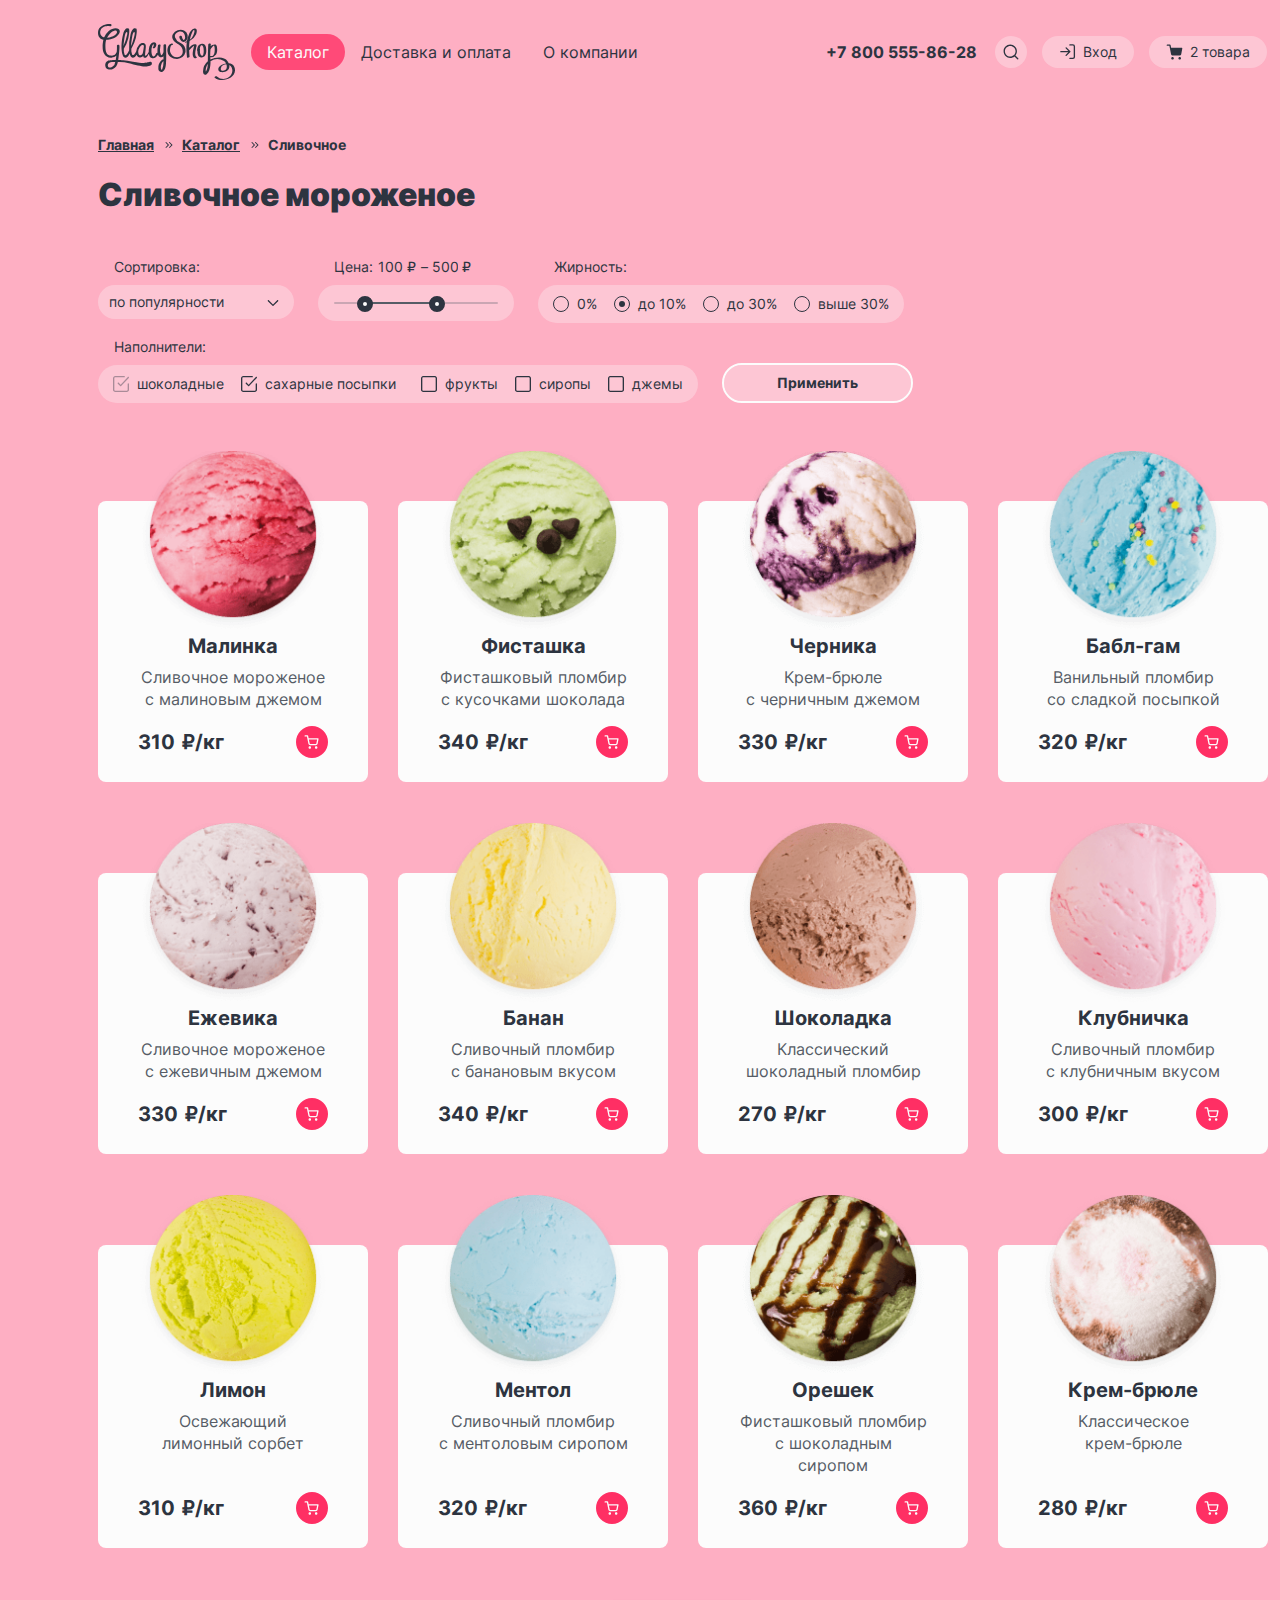
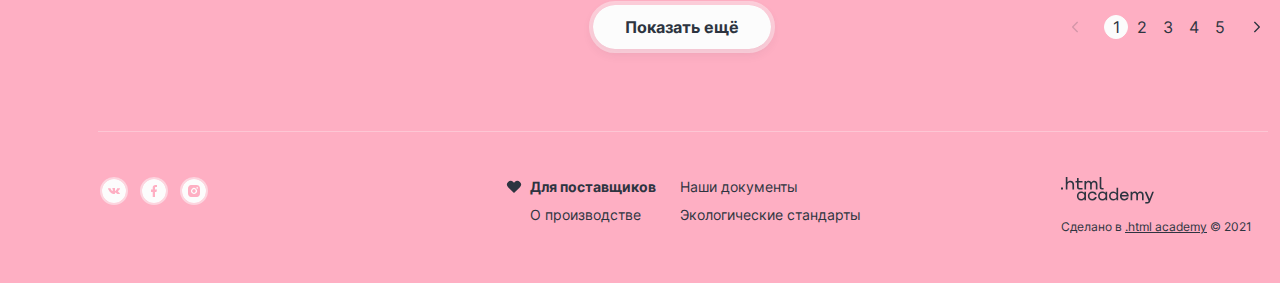
==== commit 692ca9cb: "mock-up check" ====
--- a/catalog.html
+++ b/catalog.html
@@ -4,6 +4,7 @@
 <head>
   <meta charset="utf-8">
   <title>Gllacy Shop</title>
+  <link rel="icon" type="image/png" sizes="32x32" href="images/favicon.png">
   <link rel="stylesheet" href="styles/styles.css">
 </head>
 
@@ -102,7 +103,7 @@
                     <p class="basket-item-deskription">1 кг х 310 ₽</p>
                   </div>
                   <p class="basket-item-price">310 ₽</p>
-                  <button type="button" class="button-cross">
+                  <button class="button-cross" type="button">
                     <svg width="16" height="16" viewBox="0 0 16 16" fill="none" xmlns="http://www.w3.org/2000/svg">
                       <path fill-rule="evenodd" clip-rule="evenodd"
                         d="M12.803 4.13807C13.0634 3.87772 13.0634 3.45561 12.803 3.19526C12.5427 2.93491 12.1206 2.93491 11.8602 3.19526L7.99914 7.05633L4.13807 3.19526C3.87772 2.93491 3.45561 2.93491 3.19526 3.19526C2.93491 3.45561 2.93491 3.87772 3.19526 4.13807L7.05633 7.99914L3.19526 11.8602C2.93491 12.1206 2.93491 12.5427 3.19526 12.803C3.45561 13.0634 3.87772 13.0634 4.13807 12.803L7.99914 8.94195L11.8602 12.803C12.1206 13.0634 12.5427 13.0634 12.803 12.803C13.0634 12.5427 13.0634 12.1206 12.803 11.8602L8.94195 7.99914L12.803 4.13807Z"
@@ -118,7 +119,7 @@
                     <p class="basket-item-deskription">1,5 кг х 320 ₽</p>
                   </div>
                   <p class="basket-item-price">480 ₽</p>
-                  <button type="button" class="button-cross">
+                  <button class="button-cross" type="button">
                     <svg width="16" height="16" viewBox="0 0 16 16" fill="none" xmlns="http://www.w3.org/2000/svg">
                       <path fill-rule="evenodd" clip-rule="evenodd"
                         d="M12.803 4.13807C13.0634 3.87772 13.0634 3.45561 12.803 3.19526C12.5427 2.93491 12.1206 2.93491 11.8602 3.19526L7.99914 7.05633L4.13807 3.19526C3.87772 2.93491 3.45561 2.93491 3.19526 3.19526C2.93491 3.45561 2.93491 3.87772 3.19526 4.13807L7.05633 7.99914L3.19526 11.8602C2.93491 12.1206 2.93491 12.5427 3.19526 12.803C3.45561 13.0634 3.87772 13.0634 4.13807 12.803L7.99914 8.94195L11.8602 12.803C12.1206 13.0634 12.5427 13.0634 12.803 12.803C13.0634 12.5427 13.0634 12.1206 12.803 11.8602L8.94195 7.99914L12.803 4.13807Z"
@@ -132,7 +133,6 @@
                 <p class="basket-item-price total-price">Итого: 790 ₽</p>
               </div>
             </div>
-
           </div>
         </li>
       </ul>
@@ -180,7 +180,8 @@
             </div>
             <div class="range">
               <div class="range-scale">
-                <div class="range-bar" style="left: 32px; width: 68px">
+                <div class="range-bar" style="left: 32px;
+                width: 68px;">
                   <button class="range-toggle toggle-min" type="button">
                     <span class="visually-hidden">Изменить минимальную цену</span>
                   </button>
@@ -196,28 +197,28 @@
             <ul class="catalog-filter-list">
               <li class="catalog-filter-item-radio">
                 <label class="control">
-                  <input class="visually-hidden control-input" name="fatness" value="0%" type="radio">
+                  <input class="visually-hidden control-input" type="radio" name="fatness" value="0%">
                   <span class="control-mark"></span>
                   <span class="control-label">0%</span>
                 </label>
               </li>
               <li class="catalog-filter-item-radio">
                 <label class="control">
-                  <input class="visually-hidden control-input" name="fatness" value="to 10%" type="radio" checked>
+                  <input class="visually-hidden control-input" type="radio" name="fatness" value="to 10%" checked>
                   <span class="control-mark"></span>
                   <span class="control-label">до 10%</span>
                 </label>
               </li>
               <li class="catalog-filter-item-radio">
                 <label class="control">
-                  <input class="visually-hidden control-input" name="fatness" value="to 30%" type="radio">
+                  <input class="visually-hidden control-input" type="radio" name="fatness" value="to 30%">
                   <span class="control-mark"></span>
                   <span class="control-label">до 30%</span>
                 </label>
               </li>
               <li class="catalog-filter-item-radio">
                 <label class="control">
-                  <input class="visually-hidden control-input" name="fatness" value="over 30%" type="radio">
+                  <input class="visually-hidden control-input" type="radio" name="fatness" value="over 30%">
                   <span class="control-mark"></span>
                   <span class="control-label">выше 30%</span>
                 </label>
@@ -229,8 +230,8 @@
             <ul class="catalog-filter-list">
               <li class="catalog-filter-item">
                 <label class="control">
-                  <input disabled class="visually-hidden control-input" type="checkbox" value="шоколадные"
-                    name="fillers" checked>
+                  <input class="visually-hidden control-input" type="checkbox" name="fillers" value="шоколадные"
+                  disabled checked>
                   <svg class="control-check check-off" width="16" height="16" viewBox="0 0 16 16"
                     xmlns="http://www.w3.org/2000/svg">
                     <path fill-rule="evenodd" clip-rule="evenodd"
@@ -246,7 +247,7 @@
               </li>
               <li class="catalog-filter-item">
                 <label class="control">
-                  <input class="visually-hidden control-input" type="checkbox" value="сахарные присыпки" name="fillers"
+                  <input class="visually-hidden control-input" type="checkbox" name="fillers" value="сахарные присыпки"
                     checked>
                   <svg class="control-check check-off" width="16" height="16" viewBox="0 0 16 16"
                     xmlns="http://www.w3.org/2000/svg">
@@ -263,7 +264,7 @@
               </li>
               <li class="catalog-filter-item">
                 <label class="control">
-                  <input class="visually-hidden control-input" type="checkbox" value="фрукты" name="fillers">
+                  <input class="visually-hidden control-input" type="checkbox" name="fillers" value="фрукты">
                   <svg class="control-check check-off" width="16" height="16" viewBox="0 0 16 16"
                     xmlns="http://www.w3.org/2000/svg">
                     <path fill-rule="evenodd" clip-rule="evenodd"
@@ -279,7 +280,7 @@
               </li>
               <li class="catalog-filter-item">
                 <label class="control">
-                  <input class="visually-hidden control-input" type="checkbox" value="сиропы" name="fillers">
+                  <input class="visually-hidden control-input" type="checkbox" name="fillers" value="сиропы">
                   <svg class="control-check check-off" width="16" height="16" viewBox="0 0 16 16"
                     xmlns="http://www.w3.org/2000/svg">
                     <path fill-rule="evenodd" clip-rule="evenodd"
@@ -295,7 +296,7 @@
               </li>
               <li class="catalog-filter-item">
                 <label class="control">
-                  <input class="visually-hidden control-input" type="checkbox" value="джемы" name="fillers">
+                  <input class="visually-hidden control-input" type="checkbox" name="fillers" value="джемы">
                   <svg class="control-check check-off" width="16" height="16" viewBox="0 0 16 16"
                     xmlns="http://www.w3.org/2000/svg">
                     <path fill-rule="evenodd" clip-rule="evenodd"
@@ -374,7 +375,7 @@
                 height="184">
               <h3 class="card-title">Черника</h3>
             </a>
-            <p class="card-description">Крем-брюле с черничным джемом</p>
+            <p class="card-description">Крем-брюле <br>с черничным джемом</p>
             <div class="card-price-box">
               <span class="visually-hidden">
                 Цена
@@ -400,7 +401,7 @@
                 height="184">
               <h3 class="card-title">Бабл-гам</h3>
             </a>
-            <p class="card-description">Ванильный пломбир со сладкой посыпкой</p>
+            <p class="card-description">Ванильный пломбир<br> со сладкой посыпкой</p>
             <div class="card-price-box">
               <span class="visually-hidden">
                 Цена
@@ -451,7 +452,7 @@
               <img class="card-image" src="images/catalog/banana.png" alt="Шарик мороженого" width="192" height="184">
               <h3 class="card-title">Банан</h3>
             </a>
-            <p class="card-description">Сливочный пломбир с банановым вкусом</p>
+            <p class="card-description">Сливочный пломбир<br> с банановым вкусом</p>
             <div class="card-price-box">
               <span class="visually-hidden">
                 Цена
@@ -503,7 +504,7 @@
                 height="184">
               <h3 class="card-title">Клубничка</h3>
             </a>
-            <p class="card-description">Сливочный пломбир с клубничным вкусом</p>
+            <p class="card-description">Сливочный пломбир<br> с клубничным вкусом</p>
             <div class="card-price-box">
               <span class="visually-hidden">
                 Цена
@@ -553,7 +554,7 @@
               <img class="card-image" src="images/catalog/menthol.png" alt="Шарик мороженого" width="192" height="184">
               <h3 class="card-title">Ментол</h3>
             </a>
-            <p class="card-description">Сливочный пломбир с ментоловым сиропом</p>
+            <p class="card-description">Сливочный пломбир<br> с ментоловым сиропом</p>
             <div class="card-price-box">
               <span class="visually-hidden">
                 Цена
@@ -563,11 +564,12 @@
                 <span class="visually-hidden">
                   Купить
                 </span>
-                <svg class="icon-basket" aria-hidden="true" focusable="false" width="16" height="16" viewBox="0 0 16 16"
-                  fill="none" xmlns="http://www.w3.org/2000/svg">
-                  <path fill-rule="evenodd" clip-rule="evenodd"
-                    d="M1.16667 1.25C0.798477 1.25 0.5 1.54848 0.5 1.91667C0.5 2.28486 0.798477 2.58333 1.16667 2.58333H2.93794L3.40537 4.91872C3.40821 4.93667 3.41176 4.95438 3.416 4.97182L4.38338 9.80515L4.3835 9.80571C4.46706 10.2257 4.69562 10.603 5.02921 10.8715C5.36111 11.1387 5.77595 11.2813 6.20183 11.2748H11.8225C12.2484 11.2813 12.6633 11.1387 12.9952 10.8715C13.3289 10.6029 13.5575 10.2254 13.641 9.80515L13.641 9.80515L13.642 9.80016L14.5691 4.93872C14.6063 4.74355 14.5545 4.54195 14.4279 4.38887C14.3012 4.23578 14.1129 4.14716 13.9142 4.14716H4.61072L4.1381 1.78583C4.07574 1.47426 3.80215 1.25 3.4844 1.25H1.16667ZM5.69098 9.54444L4.87759 5.4805H13.1084L12.3328 9.54736C12.31 9.65988 12.2485 9.7609 12.1591 9.83291C12.0691 9.90535 11.9565 9.94383 11.841 9.94162L11.841 9.94149H11.8282H6.19614V9.94137L6.18337 9.94162C6.06787 9.94383 5.95528 9.90535 5.8653 9.83291C5.77531 9.76048 5.71368 9.6587 5.69117 9.5454L5.69098 9.54444ZM4.55739 13.5054C4.55739 12.8175 5.1151 12.2597 5.80307 12.2597C6.49105 12.2597 7.04876 12.8175 7.04876 13.5054C7.04876 14.1934 6.49105 14.7511 5.80307 14.7511C5.1151 14.7511 4.55739 14.1934 4.55739 13.5054ZM10.9307 13.5054C10.9307 12.8175 11.4884 12.2597 12.1764 12.2597C12.8644 12.2597 13.4221 12.8175 13.4221 13.5054C13.4221 14.1934 12.8644 14.7511 12.1764 14.7511C11.4884 14.7511 10.9307 14.1934 10.9307 13.5054Z" />
-                </svg>
+                <span class="icon-basket-pink">
+                  <svg class="icon-basket" aria-hidden="true" focusable="false" width="16" height="16"
+                    viewBox="0 0 16 16" fill="none" xmlns="http://www.w3.org/2000/svg">
+                    <path fill-rule="evenodd" clip-rule="evenodd"
+                      d="M1.16667 1.25C0.798477 1.25 0.5 1.54848 0.5 1.91667C0.5 2.28486 0.798477 2.58333 1.16667 2.58333H2.93794L3.40537 4.91872C3.40821 4.93667 3.41176 4.95438 3.416 4.97182L4.38338 9.80515L4.3835 9.80571C4.46706 10.2257 4.69562 10.603 5.02921 10.8715C5.36111 11.1387 5.77595 11.2813 6.20183 11.2748H11.8225C12.2484 11.2813 12.6633 11.1387 12.9952 10.8715C13.3289 10.6029 13.5575 10.2254 13.641 9.80515L13.641 9.80515L13.642 9.80016L14.5691 4.93872C14.6063 4.74355 14.5545 4.54195 14.4279 4.38887C14.3012 4.23578 14.1129 4.14716 13.9142 4.14716H4.61072L4.1381 1.78583C4.07574 1.47426 3.80215 1.25 3.4844 1.25H1.16667ZM5.69098 9.54444L4.87759 5.4805H13.1084L12.3328 9.54736C12.31 9.65988 12.2485 9.7609 12.1591 9.83291C12.0691 9.90535 11.9565 9.94383 11.841 9.94162L11.841 9.94149H11.8282H6.19614V9.94137L6.18337 9.94162C6.06787 9.94383 5.95528 9.90535 5.8653 9.83291C5.77531 9.76048 5.71368 9.6587 5.69117 9.5454L5.69098 9.54444ZM4.55739 13.5054C4.55739 12.8175 5.1151 12.2597 5.80307 12.2597C6.49105 12.2597 7.04876 12.8175 7.04876 13.5054C7.04876 14.1934 6.49105 14.7511 5.80307 14.7511C5.1151 14.7511 4.55739 14.1934 4.55739 13.5054ZM10.9307 13.5054C10.9307 12.8175 11.4884 12.2597 12.1764 12.2597C12.8644 12.2597 13.4221 12.8175 13.4221 13.5054C13.4221 14.1934 12.8644 14.7511 12.1764 14.7511C11.4884 14.7511 10.9307 14.1934 10.9307 13.5054Z" />
+                  </svg>
                 </span>
               </a>
             </div>
@@ -603,7 +605,7 @@
                 height="184">
               <h3 class="card-title">Крем-брюле</h3>
             </a>
-            <p class="card-description">Классическое крем-брюле</p>
+            <p class="card-description">Классическое<br> крем-брюле</p>
             <div class="card-price-box">
               <span class="visually-hidden">
                 Цена
@@ -629,12 +631,13 @@
             <li class="pagination-item pagination-item-prev">
               <a class="pagination-link disabled">
                 <span class="visually-hidden">Предыдущая страница</span>
-                <svg aria-hidden="true" focusable="false" width="16" height="16" viewBox="0 0 16 16" fill="none"
-                  xmlns="http://www.w3.org/2000/svg">
-                  <path fill-rule="evenodd" clip-rule="evenodd"
-                    d="M9.8033 3.80515C10.063 3.54545 10.063 3.12439 9.8033 2.8647C9.54361 2.605 9.12255 2.605 8.86285 2.8647L4.19477 7.53277C3.93593 7.79162 3.93508 8.21075 4.19221 8.47065C4.19338 8.47183 4.19454 8.47301 4.19572 8.47418L8.8638 13.1423C9.12349 13.402 9.54455 13.402 9.80425 13.1423C10.0639 12.8826 10.0639 12.4615 9.80425 12.2018L5.60545 8.00301L9.8033 3.80515Z"
-                    fill="#2D3440" />
-                </svg>
+                <span class="icon-basket-pink">
+                  <svg aria-hidden="true" focusable="false" width="16" height="16" viewBox="0 0 16 16" fill="none"
+                    xmlns="http://www.w3.org/2000/svg">
+                    <path fill-rule="evenodd" clip-rule="evenodd"
+                      d="M9.8033 3.80515C10.063 3.54545 10.063 3.12439 9.8033 2.8647C9.54361 2.605 9.12255 2.605 8.86285 2.8647L4.19477 7.53277C3.93593 7.79162 3.93508 8.21075 4.19221 8.47065C4.19338 8.47183 4.19454 8.47301 4.19572 8.47418L8.8638 13.1423C9.12349 13.402 9.54455 13.402 9.80425 13.1423C10.0639 12.8826 10.0639 12.4615 9.80425 12.2018L5.60545 8.00301L9.8033 3.80515Z"
+                      fill="#2D3440" />
+                  </svg>
                 </span>
               </a>
             </li>
@@ -669,7 +672,6 @@
         </div>
       </section>
     </div>
-
   </main>
   <footer class="page-footer">
     <div class="page-footer-container page-footer-container-line">
@@ -679,25 +681,21 @@
           <li class="social-icon-item footer-icon-item">
             <a class="button social-icon-anchor" href="https://vk.com/htmlacademy">
               <span class="visually-hidden">ВКонтакте</span>
-
               <svg aria-hidden="true" focusable="false" width="24" height="24" fill="none"
                 xmlns="http://www.w3.org/2000/svg">
                 <path fill-rule="evenodd" clip-rule="evenodd"
                   d="M24 12a12 12 0 1 1-24 0 12 12 0 0 1 24 0Zm-11.41 2.97h-.72s-1.58.09-2.98-1.18C7.37 12.4 6.03 9.65 6.03 9.65s-.07-.18 0-.27c.1-.1.36-.1.36-.1l1.72-.01s.16.02.27.1c.1.05.15.17.15.17s.28.61.65 1.17c.71 1.08 1.05 1.32 1.29 1.2.35-.16.25-1.53.25-1.53s0-.5-.18-.71c-.14-.17-.41-.22-.53-.24-.1-.01.06-.2.26-.3.31-.13.86-.13 1.5-.13.5 0 .65.03.84.07.46.1.44.41.41 1.08l-.02.7v.18c-.01.34-.02.73.23.88.13.07.45 0 1.26-1.19.38-.56.66-1.23.66-1.23s.07-.12.16-.17c.1-.05.24-.04.24-.04h1.8s.54-.06.63.15c.1.23-.2.75-.94 1.61-.7.82-1.03 1.12-1 1.38.01.2.23.38.66.72.89.73 1.13 1.1 1.18 1.2l.01.01c.4.58-.44.62-.44.62l-1.6.02s-.34.06-.8-.2a3.94 3.94 0 0 1-.69-.6c-.33-.34-.65-.66-.91-.58-.45.12-.44.96-.44.96s0 .18-.1.28c-.1.1-.32.12-.32.12Z" />
               </svg>
-
             </a>
           </li>
           <li class="social-icon-item">
             <a class="button social-icon-anchor" href="https://www.facebook.com/htmlacademy">
               <span class="visually-hidden">Фейсбук</span>
-
               <svg aria-hidden="true" focusable="false" width="24" height="24" fill="none"
                 xmlns="http://www.w3.org/2000/svg">
                 <path fill-rule="evenodd" clip-rule="evenodd"
                   d="M24 12a12 12 0 1 1-24 0 12 12 0 0 1 24 0Zm-9.57.9H13V18h-2.29v-5.1H9v-2.4h1.71V8.82c0-1.83 1.1-2.82 2.66-2.82.74 0 1.44.06 1.63.08V8.1h-.86C13 8.1 13 8.68 13 9.3v1.2h2l-.57 2.4Z" />
               </svg>
-
             </a>
           </li>
           <li class="social-icon-item">
@@ -716,7 +714,7 @@
         <h2 class="visually-hidden">Для поставщиков</h2>
         <ul class="documents-list">
           <li class="document-item">
-            <a class="documents-link documents-link-document-bold" href="#">
+            <a class="documents-link documents-link-bold" href="#">
               <span class="document-icon">
                 <svg aria-hidden="true" focusable="false" width="16" height="16" fill="none"
                   xmlns="http://www.w3.org/2000/svg">
@@ -746,7 +744,7 @@
           <img class="icon-htmlacademy" src="images/icons/logo-htmlacademy.svg" alt="иконка htmlacademy" width="93"
             height="27">
         </a>
-        <p class="made-in-text">Сделано в <a class="htmlacademy-link" href="https://htmlacademy.ru">.htmlacademy</a>
+        <p class="made-in-text">Сделано в <a class="htmlacademy-link" href="https://htmlacademy.ru">.html academy</a>
           &#169;
           2021</p>
       </section>
--- a/styles/styles.css
+++ b/styles/styles.css
@@ -23,8 +23,8 @@
 }
 
 html {
+  box-sizing: border-box;
   height: 100%;
-  box-sizing: border-box;
 }
 
 *,
@@ -34,9 +34,10 @@
 }
 
 body {
-  margin: 0;
   display: flex;
   flex-direction: column;
+  margin: 0;
+  min-width: 1366px;
   min-height: 100%;
   font-family: "inter", sans-serif;
   font-size: 16px;
@@ -44,6 +45,11 @@
   font-weight: 400;
   background-color: #feafc3;
   color: #2d3440;
+}
+
+img {
+  max-width: 100%;
+  object-fit: contain;
 }
 
 .body-blue {
@@ -66,8 +72,7 @@
 }
 
 .page-header {
-  padding-top: 24px;
-  padding-bottom: 45px;
+  padding: 24px 0 41px 0;
 }
 
 .header-container {
@@ -84,80 +89,80 @@
 }
 
 .navigation-list {
+  display: flex;
+  flex-wrap: wrap;
+  align-items: flex-start;
   margin: 0;
   padding: 0;
   list-style-type: none;
-  display: flex;
-  flex-wrap: wrap;
-  align-items: flex-start;
 }
 
 .navigation-link {
+  display: block;
+  padding: 6px 14px;
   line-height: 20px;
   text-align: center;
   color: #2d3440;
   text-decoration: none;
-  display: block;
-  padding: 6px 14px;
   border-radius: 26px;
   border: 2px solid transparent;
 }
 
 .top-menu-wrapper {
+  position: absolute;
+  top: 100%;
+  z-index: 15;
+  display: none;
   padding: 8px 0 0;
   min-width: 138px;
-  display: none;
-  position: absolute;
-  top: 100%;
-  z-index: 15;
 }
 
 .top-menu {
-  list-style-type: none;
   display: flex;
   flex-direction: column;
   padding: 16px 0;
   margin: 0;
   border-radius: 4px;
-  background: #FCFCFC;
+  background: #fcfcfc;
   list-style-type: none;
 }
 
 .top-menu-item-link {
+  position: relative;
+  z-index: 10;
+  display: block;
+  padding: 6px 16px;
   font-size: 14px;
   line-height: 20px;
   color: #2d3440;
   text-decoration: none;
-  display: block;
-  padding: 6px 16px;
-  position: relative;
-  z-index: 10;
 }
 
 .top-menu-item-link.new {
+  margin: 0 0 13px;
   font-weight: 700;
-  margin: 0 0 13px;
 }
 
 .top-menu-item-link.new::before {
-  content: '';
+  content: " ";
   position: absolute;
   bottom: -6px;
   height: 1px;
   left: 16px;
   right: 16px;
-  background: #b9b9b9;
+  background-color: #b9b9b9;
 }
 
 .menu-pulldown {
   position: relative;
 }
+
 .menu-pulldown:hover .top-menu-wrapper {
   display: block;
 }
 
 .top-menu-item-link::after {
-  content: '';
+  content: " ";
   position: absolute;
   left: 0;
   right: 0;
@@ -197,46 +202,41 @@
 }
 
 .navigation-user-list {
-  margin: 0;
+  display: flex;
+  flex-wrap: wrap;
+  align-items: center;
+  margin: 1px 1px 0 auto;
   padding: 0;
   list-style-type: none;
-  display: flex;
-  flex-wrap: wrap;
-  margin-left: auto;
+}
+
+.navigation-user-item {
+  position: relative;
+  margin: 0 0 2px 15px;
+}
+
+.navigation-user-link {
+  display: flex;
   align-items: center;
-}
-
-.navigation-user-item {
-  margin-left: 16px;
-  position: relative;
-}
-
-.navigation-user-link {
+  min-width: 32px;
+  padding: 4px 15px;
   font-size: 14px;
   line-height: 20px;
   text-align: center;
   color: #2d3440;
   text-decoration: none;
-  display: block;
-  min-width: 32px;
-  padding: 4px 15px;
+  background-color: rgba(252, 252, 252, 0.3);
+  border-radius: 26px;
+  border: 2px solid transparent;
 }
 
 .navigation-user-link-search {
+  justify-content: center;
   padding: 5px 0;
-  justify-content: center;
 }
 
 .navigation-user-link-search .navigation-icon {
   margin: 0;
-}
-
-.navigation-user-link {
-  background: rgba(252, 252, 252, 0.3);
-  border-radius: 26px;
-  display: flex;
-  align-items: center;
-  border: 2px solid transparent;
 }
 
 .navigation-user-link-search svg {
@@ -244,12 +244,13 @@
 }
 
 .navigation-user-phone {
+  display: block;
+  margin-right: 3px;
   line-height: 20px;
   font-weight: 700;
   text-align: center;
   color: #2d3440;
   text-decoration: none;
-  display: block;
 }
 
 .navigation-link,
@@ -293,12 +294,12 @@
 }
 
 .popover-search {
-  margin-top: 8px;
   position: absolute;
   top: 100%;
   right: 0;
   z-index: 12;
   width: 356px;
+  margin-top: 8px;
   padding: 24px 16px;
   color: #b9b9b9;
   background-color: #fcfcfc;
@@ -318,17 +319,17 @@
 }
 
 .popover-cross {
+  position: absolute;
+  top: 50%;
+  right: 13px;
+  z-index: 10;
   width: 16px;
   height: 16px;
+  margin-top: -8px;
+  padding: 0;
   display: none;
   background: none;
-  padding: 0;
   border: 0;
-  position: absolute;
-  z-index: 10;
-  top: 50%;
-  margin-top: -8px;
-  right: 13px;
   opacity: 0.4;
   cursor: pointer;
 }
@@ -344,15 +345,15 @@
 .popover-enter {
   position: absolute;
   top: 100%;
-  margin: 8px 0 0;
   right: 0;
   z-index: 12;
+  margin: 8px 0 0;
+  padding: 48px;
   width: 420px;
-  padding: 48px;
+  min-height: 286px;
   color: #2d3440;
   background-color: #fcfcfc;
   border-radius: 4px;
-  min-height: 286px;
   box-shadow: 0 15px 40px rgba(45, 52, 64, 0.12);
   display: none;
 }
@@ -360,11 +361,11 @@
 .popover-basket-wrapper {
   position: absolute;
   top: 100%;
-  margin: 8px 0 0;
   right: 0;
   z-index: 13;
   min-width: 288px;
   max-width: 441px;
+  margin: 8px 0 0;
   padding: 48px;
   background-color: #fcfcfc;
   border-radius: 4px;
@@ -382,11 +383,10 @@
 }
 
 .popover-empty-description {
-  color: #2d3440;
   font-weight: 700;
   font-size: 24px;
   line-height: 30px;
-  /*display: none;*/
+  color: #2d3440;
 }
 
 .popover-content {
@@ -394,8 +394,8 @@
 }
 
 .popover-form-field {
-  margin: 0;
   position: relative;
+  margin: 0;
 }
 
 .popover-form-field-email {
@@ -414,14 +414,14 @@
   margin: 0 0 32px;
   font-size: 24px;
   line-height: 30px;
-  color: #2d3440;
   font-weight: 700;
+  color: #2d3440;
 }
 
 .basket-list {
-  list-style-type: none;
   padding: 0;
   margin-bottom: 28px;
+  list-style-type: none;
 }
 
 .basket-item-title {
@@ -429,23 +429,23 @@
   font-weight: 700;
   font-size: 18px;
   line-height: 22px;
-  color: #2D3440;
+  color: #2d3440;
 }
 
 .basket-item-deskription {
   margin: 0;
   font-size: 14px;
   line-height: 20px;
-  color: #B9B9B9;
+  color: #b9b9b9;
 }
 
 .basket-item-price {
+  align-self: center;
   margin: 0;
   font-size: 18px;
   line-height: 22px;
   font-weight: 700;
-  color: #2D3440;
-  align-self: center;
+  color: #2d3440;
 }
 
 .basket-deskription-wrapper {
@@ -488,10 +488,6 @@
 .wrapper-account-links {
   display: flex;
   flex-direction: column;
-}
-
-.wrapper-account-links {
-  display: flex;
   justify-content: flex-end;
 }
 
@@ -501,23 +497,24 @@
 
 .user-form-recovery,
 .user-registration {
-  color: #2D3440;
   font-size: 14px;
   line-height: 20px;
+  color: #2d3440;
 }
 
 .main-container {
   flex-grow: 1;
+  margin-bottom: 3px;
 }
 
 .slider-block-wrapper {
-  padding-bottom: 76px;
+  padding-bottom: 77px;
 }
 
 .slider-block {
+  position: relative;
   width: 1170px;
   margin: 0 auto;
-  position: relative;
 }
 
 .promo-slider-box {
@@ -527,49 +524,45 @@
 .slider-controls {
   position: absolute;
   top: 50%;
+  left: 541px;
+  transform: translateY(calc(-50% - 10px));
+  z-index: 11;
+  display: flex;
+  justify-content: space-between;
   width: 350px;
-  transform: translateY(calc(-50% - 12px));
-  display: flex;
-  justify-content: space-between;
-  z-index: 11;
-  left: 541px;
 }
 
 .promo-slider-item {
-  padding-left: 70px;
-  padding-right: 2px;
-  padding-top: 115px;
-  padding-bottom: 118px;
   max-width: 542px;
   width: 100%;
-  margin-right: 21px;
+  padding: 119px 0 112px 70px;
+  margin-right: 19px;
 }
 
 .promo-slider-title {
-  margin: 0;
+  margin: 0 0 24px 0;
   font-size: 36px;
   line-height: 46px;
   font-weight: 900;
-  margin-bottom: 24px;
 }
 
 .promo-slider-description {
   margin: 0;
+  padding: 0 56px 48px 0;
   font-size: 18px;
   line-height: 24px;
-  padding-bottom: 48px;
-  padding-right: 56px;
 }
 
 .order-link {
+
+  display: inline-block;
+  padding: 12px 32px;
   line-height: 20px;
   font-weight: 700;
   font-size: 16px;
   text-align: center;
   text-decoration: none;
   color: #2d3440;
-  display: inline-block;
-  padding: 12px 32px;
   background-color: #fcfcfc;
   border-radius: 26px;
   outline: 4px solid rgba(252, 252, 252, 0.4);
@@ -592,10 +585,10 @@
 .order-link:disabled,
 .order-link[disabled],
 .pagination-show-more:disabled {
+  font-weight: 400;
+  color: #b9b9b9;
   background-color: #e7e7e7;
   outline: 4px solid rgba(252, 252, 252, 0.4);
-  font-weight: 400;
-  color: #b9b9b9;
   cursor: default;
 }
 
@@ -607,20 +600,19 @@
 .slider-image-parent-big {
   position: relative;
   z-index: 10;
-  margin-right: 56px;
-  margin-right: 79px;
+  margin-right: 78px;
 }
 
 .slider-image-parent-big::after {
-  content: "";
+  content: " ";
+  position: absolute;
+  top: 50%;
+  left: 50%;
+  z-index: -1;
   width: 312px;
   height: 312px;
-  position: absolute;
-  top: 50%;
-  left: 50%;
-  margin: -156px 0 0 -156px;
-  z-index: -1;
-  background-color: #FFCBD8;
+  margin: -153px 0 0 -153px;
+  background-color: #ffcbd8;
   border-radius: 50%;
 }
 
@@ -628,19 +620,20 @@
 .slider-image-parent-sub2 {
   position: relative;
   z-index: 10;
+  margin-top: 17px;
 }
 
 .slider-image-parent-sub1::after,
 .slider-image-parent-sub2::after {
-  content: "";
+  content: " ";
+  position: absolute;
+  top: 50%;
+  left: 50%;
+  z-index: -1;
   width: 100px;
   height: 100px;
-  position: absolute;
-  top: 50%;
-  left: 50%;
   margin: -50px 0 0 -50px;
-  z-index: -1;
-  background-color: #FFCBD8;
+  background-color: #ffcbd8;
   border-radius: 50%;
   opacity: 0.4;
 }
@@ -655,15 +648,15 @@
 }
 
 .slider-button {
-width: 38px;
-height: 38px;
-border-radius: 26px;
-background: rgba(252, 252, 252, 0.3);
-border: 2px solid #fcfcfc;
-cursor: pointer;
-display: flex;
-align-items: center;
-justify-content: center;
+  display: flex;
+  align-items: center;
+  justify-content: center;
+  width: 38px;
+  height: 38px;
+  border-radius: 26px;
+  background: rgba(252, 252, 252, 0.3);
+  border: 2px solid #fcfcfc;
+  cursor: pointer;
 }
 
 .slider-button-next,
@@ -672,18 +665,17 @@
 }
 
 .icon-pagination {
-  fill: #FCFCFC;
+  fill: #fcfcfc;
 }
 
 .slider-button:hover {
   background-color: #fcfcfc;
   border: 2px solid #fcfcfc;
-
 }
 
 .slider-button:hover .icon-pagination,
-.slider-button:focus .icon-pagination{
-  fill: #2D3440;
+.slider-button:focus .icon-pagination {
+  fill: #2d3440;
 }
 
 .slider-button:focus {
@@ -698,13 +690,13 @@
 }
 
 .slider-pagination {
-  margin: 0;
-  padding: 0;
   display: flex;
   align-items: flex-end;
   flex-wrap: wrap;
+  margin: 0 0 3px 0;
+  padding: 0;
+  line-height: 0;
   list-style-type: none;
-  line-height: 0;
 }
 
 .slider-pagination-item {
@@ -716,12 +708,12 @@
 }
 
 .slider-pagination-button {
+  width: 12px;
+  height: 12px;
   padding: 0;
   border: 0;
   background-color: rgba(252, 252, 252, 0.3);
   border-radius: 50%;
-  width: 12px;
-  height: 12px;
   cursor: pointer;
 }
 
@@ -748,12 +740,12 @@
 .advantages-title,
 .delivery-title,
 .catalog-name {
+  margin-top: 0;
+  margin-bottom: 0;
   font-size: 32px;
   line-height: 46px;
   font-weight: 900;
   text-align: center;
-  margin-top: 0;
-  margin-bottom: 0;
 }
 
 .free-gifts-wrapper {
@@ -779,56 +771,50 @@
 }
 
 .free-gifts-title {
+  max-width: 443px;
+  width: 100%;
   margin-bottom: 56px;
   margin-left: auto;
   margin-right: auto;
-  max-width: 443px;
+}
+
+.free-gifts-article {
+  display: flex;
+  justify-content: space-between;
+  max-width: 570px;
   width: 100%;
-}
-
-.free-gifts-article {
-  display: flex;
-  justify-content: space-between;
+  min-height: 250px;
   background-color: #ff7799;
   border-radius: 16px;
-  max-width: 570px;
-  width: 100%;
   background-repeat: no-repeat;
 }
 
 .free-gifts-article-raspberry {
   padding: 40px 15px 40px 36px;
-  background-image: url(../images/raspberry.png);
+  background-image: url("../images/raspberry.png");
   background-position: bottom 0 right 15px;
 }
 
 .free-gifts-article-marshmallow {
   padding: 40px 7px 40px 36px;
-  background-image: url(../images/marshmallow.png);
-
-background-position: bottom 0 right 7px;
+  background-image: url("../images/marshmallow.png");
+  background-position: bottom 0 right 7px;
 }
 
 .free-gifts-article-title {
   font-size: 24px;
   line-height: 30px;
   font-weight: 700;
-  margin: 0;
-  margin-bottom: 16px;
-  margin-left: 4px;
+  margin: 0 0 16px 4px;
 }
 
 
 .free-gifts-description-raspberry {
-  margin: 0;
-  margin-bottom: 32px;
-  margin-left: 4px;
+  margin: 0 0 32px 4px;
 }
 
 .free-gifts-description-marshmallow {
-  margin: 0;
-  margin-bottom: 32px;
-  margin-left: 4px;
+  margin: 0 0 32px 4px;
 }
 
 .free-gifts-description-marshmallow + .order-link,
@@ -846,11 +832,11 @@
 }
 
 .product-title {
+  max-width: 530px;
+  width: 100%;
   margin-bottom: 107px;
   margin-left: auto;
   margin-right: auto;
-  max-width: 530px;
-  width: 100%;
 }
 
 .product-list {
@@ -865,15 +851,16 @@
 }
 
 .product-list-catalog {
-  margin-bottom: 53px;
+  margin-bottom: 57px;
 }
 
 .card-title,
 .card-price {
+  margin: 0;
   font-size: 20px;
   font-weight: 700;
   line-height: 24px;
-  margin: 0;
+  word-spacing: 2px;
   color: #2d3440;
 }
 
@@ -899,6 +886,7 @@
 .card-description {
   margin-top: 0;
   margin-bottom: 16px;
+  flex-grow: 1;
 }
 
 .card-image {
@@ -914,10 +902,12 @@
 }
 
 .product-card {
-  background-color: #fcfcfc;
-  padding: 0 40px 24px 40px;
+  display: flex;
+  flex-direction: column;
   max-width: 270px;
   width: 100%;
+  padding: 0 40px 24px 40px;
+  background-color: #fcfcfc;
   border-radius: 8px;
 }
 
@@ -930,27 +920,27 @@
 }
 
 .social-icon-anchor {
+  position: relative;
   display: flex;
   width: 28px;
   height: 28px;
   border: 2px solid rgba(252, 252, 252, 0.5);
   border-radius: 50%;
-  position: relative;
 }
 
 .social-icon-anchor svg {
-  fill:#fcfcfc;
+  fill: #fcfcfc;
 }
 
 .social-icon-anchor::after {
-  content: '';
-  position: absolute;
+  content: " ";
+  position: absolute;
+  top: 50%;
+  left: 50%;
+  z-index: -1;
   width: 20px;
   height: 20px;
-  top: 50%;
-  left: 50%;
   margin: -10px 0 0 -10px;
-  z-index: -1;
   border-radius: inherit;
 }
 
@@ -968,7 +958,7 @@
   justify-content: center;
   align-items: center;
   padding: 6px;
-  background: #ff2f64;
+  background-color: #ff2f64;
   border-radius: 26px;
   border: 2px solid #ff2f64;
   cursor: pointer;
@@ -980,11 +970,11 @@
 }
 
 .card-link:hover .icon-basket {
-  fill: #2D3440;
+  fill: #2d3440;
 }
 
 .card-link:focus {
-  border: 2px solid #2D3440;
+  border: 2px solid #2d3440;
   background: #ff2f64;
 }
 
@@ -993,38 +983,38 @@
 }
 
 .advantages-wrapper {
-  padding-bottom:80px;
+  padding-bottom: 80px;
 }
 
 .advantages {
+  width: 1170px;
+  margin: 0 auto;
+  padding: 24px;
   background-image: url("../images/background/waffle.jpg");
   background-color: #e1d4b3;
-  width: 1170px;
   background-repeat: no-repeat;
   background-size: cover;
   border-radius: 16px;
-  margin:0 auto;
-  padding: 24px;
 }
 
 .advantages-box {
+  padding: 56px 40px;
   background-color: #fcfcfc;
-  padding: 56px 40px;
   border-radius: 16px;
 }
 
 .advantages-title {
-  margin-bottom: 56px;
+  margin-bottom: 55px;
 }
 
 .advantages-list {
+  display: grid;
+  grid-template-columns: 506px 506px;
+  column-gap: 31px;
+  row-gap: 40px;
   margin: 0;
   padding: 0;
   list-style-type: none;
-  display: grid;
-  grid-template-columns: 506px 506px;
-  column-gap: 30px;
-  row-gap: 40px;
 }
 
 .advantages-item {
@@ -1035,19 +1025,19 @@
   display: flex;
   justify-content: center;
   align-items: center;
-  border: 2px solid #2d3440;
   width: 48px;
   height: 48px;
+  padding: 6px;
+  margin-right: 16px;
+  border: 2px solid #2d3440;
   border-radius: 50%;
-  padding: 8px;
-  margin-right: 16px;
 }
 
 .advantages-description {
   margin: 0;
 }
 
-.new-article-subscription-box-wrapper{
+.new-article-subscription-box-wrapper {
   padding-bottom: 76px;
 }
 
@@ -1059,22 +1049,21 @@
 }
 
 .new-article-title {
+  margin: 0 0 12px 0;
   font-size: 16px;
   font-weight: 400;
   line-height: 20px;
-  margin: 0;
-  margin-bottom: 12px;
 }
 
 .new-article-link {
   display: inline-block;
+  max-width: 303px;
+  width: 100%;
   font-size: 24px;
   font-weight: 700;
   line-height: 30px;
   color: #2d3440;
   text-decoration: none;
-  max-width: 303px;
-  width: 100%;
 }
 
 .new-article {
@@ -1092,32 +1081,36 @@
 }
 
 .subscription {
+  display: flex;
+  max-width: 570px;
+  width: 100%;
+  padding: 6px;
   background-image: url("../images/background/post.jpg");
   background-color: #ff2f68;
-  max-width: 570px;
-  width: 100%;
   border-radius: 16px;
   background-repeat: no-repeat;
   background-size: cover;
-  padding: 6px;
-  display: flex;
 }
 
 .subscription-box {
+  width: 558px;
+  padding: 26px;
   background-color: #fcfcfc;
   border-radius: 16px;
-  padding: 26px;
 }
 
 .subscription-description {
-  margin: 0;
-  margin-bottom: 42px;
+  margin: 0 0 42px 0;
 }
 
 .subscription-form {
   display: flex;
   justify-content: space-between;
   align-items: center;
+}
+
+.subscription-form .subscription-button {
+  max-width: 150px;
 }
 
 .subscription-email-box {
@@ -1131,6 +1124,8 @@
 
 .subscription-button,
 .modal-dialog {
+  padding: 12px 32px;
+  font-family: inherit;
   font-size: 16px;
   font-weight: 700;
   line-height: 20px;
@@ -1141,14 +1136,12 @@
   border: none;
   outline: 4px solid rgba(255, 47, 100, 0.3);
   background-clip: padding-box;
-  padding: 12px 32px;
   cursor: pointer;
-  font-family: inherit;
 }
 
 .subscription-button:hover,
 .modal-dialog:hover {
-  background-color:  rgba(252, 252, 252, 0.3);
+  background-color: rgba(252, 252, 252, 0.3);
   outline: 4px solid #ff2f64;
   color: #2d3440;
 }
@@ -1157,32 +1150,31 @@
 .modal-dialog:hover:focus {
   background-color: #ff2f64;
   outline: 2px solid #2d3440;
-  color:#fcfcfc;
+  color: #fcfcfc;
 }
 
 .subscription-button:disabled,
 .modal-dialog:hover:disabled {
   background-color: #b9b9b9;
   outline: 4px solid rgba(185, 185, 185, 0.3);
-  color: #565C66;
+  color: #565c66;
 }
 
 .delivery-wrapper {
   padding-bottom: 80px;
 }
 
-
 .delivery {
+  display: flex;
+  width: 1170px;
+  padding: 64px 64px 64px 100px;
+  margin: 0 auto;
+  color: #2d3440;
   background-image: url("../images/background/ice-fruits-leaf.jpg");
   background-color: #ffffff;
-  color: #2d3440;
-  width: 1170px;
   border-radius: 16px;
-  display: flex;
   background-repeat: no-repeat;
   background-size: cover;
-  padding: 64px 64px 64px 100px;
-  margin: 0 auto;
 }
 
 .delivery-description-box {
@@ -1190,10 +1182,9 @@
 }
 
 .delivery-title {
+  margin: 0 0 24px 0;
+  padding: 0;
   text-align: left;
-  margin: 0;
-  padding: 0;
-  margin-bottom: 24px;
 }
 
 .delivery-form-box {
@@ -1204,36 +1195,34 @@
 }
 
 .field-group {
-  margin: 0;
   display: flex;
   flex-direction: column;
-
+  margin: 0;
 }
 
 .delivery-form {
+  margin-left: auto;
+  padding: 40px 40px 38px 40px;
   background-color: #fcfcfc;
   border-radius: 8px;
-  margin-left: auto;
-  padding: 40px 40px 38px 40px;
 }
 
 .delivery-form-description {
   max-width: 380px;
-  margin: 0;
-  margin-bottom: 32px;
+  margin: 0 0 32px 0;
 }
 
 .form-label,
 .delivery-phone-text {
+  margin-bottom: 8px;
   line-height: 20px;
   font-weight: 700;
-  margin-bottom: 8px;
 }
 
 .form-label-icon {
   position: relative;
+  align-self: flex-start;
   padding-right: 16px;
-  align-self: flex-start;
 }
 
 .info {
@@ -1251,11 +1240,11 @@
 .field-form {
   padding: 13px 15px;
   font-family: inherit;
+  font-size: 16px;
+  line-height: 20px;
   color: #2d3440;
   border: 1px solid #b9b9b9;
   border-radius: 4px;
-  font-size: 16px;
-  line-height: 20px;
   cursor: pointer;
 }
 
@@ -1272,15 +1261,15 @@
 }
 
 .field-form:hover:not(:disabled) {
+  color: #2d3440;
   border-color: #2d3440;
-  color: #2d3440;
 }
 
 .field-form:focus {
+  color: #2d3440;
   outline: 1px solid #2d3440;
   border-color: #2d3440;
   outline-offset: -2px;
-  color: #2d3440;
 }
 
 .field-form.invalid:not(:disabled) {
@@ -1295,7 +1284,7 @@
 
 .field-form:disabled {
   color: rgba(45, 52, 64, 0.65);
-  background: #e7e7e7;
+  background-color: #e7e7e7;
   cursor: default;
 }
 
@@ -1338,33 +1327,32 @@
 }
 
 .contacts {
+  width: 1170px;
+  margin: 0 auto;
+  padding: 64px;
   background-image: url("../images/background/three-ice.jpg");
   background-color: #ede3e4;
-  width: 1170px;
-  padding: 64px;
-  border-radius: 16px;
   background-repeat: no-repeat;
   background-size: cover;
-  margin: 0 auto;
+  border-radius: 16px;
 }
 
 .contacts-box {
   max-width: 343px;
   width: 100%;
+  padding: 40px;
   background-color: #fcfcfc;
   border-radius: 8px;
-  padding: 40px;
 }
 
 .contacts-address-title {
   max-width: 179px;
-  margin: 0;
-  margin-bottom: 12px;
+  margin: 0 0 12px 0;
 }
 
 .contacts-address {
+  margin-bottom: 24px;
   font-style: normal;
-  margin-bottom: 24px;
 }
 
 .contacts-address-text,
@@ -1385,19 +1373,17 @@
 }
 
 .contacts-phone-title {
-  margin: 0;
+  margin: 0 0 12px 0;
   font-weight: 400;
   font-size: inherit;
-  margin-bottom: 12px;
 }
 
 .contacts-schedule {
+  margin: 0 0 33px 0;
   font-size: 14px;
   font-weight: 400;
   line-height: 20px;
   color: #565c66;
-  margin: 0;
-  margin-bottom: 33px;
 }
 
 .page-footer-container {
@@ -1412,46 +1398,55 @@
 }
 
 .footer-social {
-  margin-right: 300px;
+  margin-right: 298px;
 }
 
 .social-icon-box {
   align-self: flex-end;
 }
 
+.pagination-social-box-wrapper .social-icon-box {
+  margin-right: -2px;
+}
+
 .social-icon-list {
-  margin: 0;
-  padding: 0;
-  list-style-type: none;
   display: grid;
   grid-template-columns: repeat(3, 28px);
   column-gap: 12px;
   row-gap: 5px;
+  margin: 0;
+  padding: 0;
+  list-style-type: none;
+}
+
+.footer-social .social-icon-list {
+  margin-left: 2px;
 }
 
 .documents {
-  margin-right: 200px;
+  margin-right: 199px;
 }
 
 .documents-list {
-  margin: 0;
-  padding: 0;
-  max-width: 356px;
-  width: 100%;
-  list-style-type: none;
   display: grid;
   grid-template-columns: 150px 206px;
   row-gap: 8px;
+  max-width: 356px;
+  width: 100%;
+  margin: 0;
+  padding: 0;
+  list-style-type: none;
 }
 
 .documents-link {
+  position: relative;
+  display: block;
+  padding: 0 0 0 24px;
   font-size: 14px;
   font-weight: 400;
   line-height: 20px;
   color: #2d3440;
   text-decoration: none;
-  padding: 0 0 0 24px;
-  position: relative;
 }
 
 .documents-link-bold {
@@ -1466,17 +1461,17 @@
 }
 
 .made-in {
+  display: flex;
+  flex-direction: column;
   max-width: 193px;
   width: 100%;
-  display: flex;
-  flex-direction: column;
   margin-bottom: 48px;
 }
 
 .made-in-text {
+  margin: 0;
   font-size: 12px;
   line-height: 16px;
-  margin: 0;
 }
 
 .made-in-htmlacademy {
@@ -1488,75 +1483,79 @@
 }
 
 .main-inner {
-  margin-bottom: 77px;
   display: flex;
   flex-direction: column;
-}
-
-.breadcrumbs-wrapper{
-  margin-bottom: 16px;
-}
+  margin: 4px 0 82px 0;
+}
+
+.breadcrumbs-wrapper {
+  margin-bottom: 17px;
+}
+
 .breadcrumbs,
 .button {
+  margin: 0;
+  padding: 0;
   font-size: 14px;
   font-weight: 700;
   line-height: 20px;
   color: #2d3440;
-  margin: 0;
-  padding: 0;
 }
 
 .breadcrumbs {
-  padding: 0;
+  display: flex;
+  flex-wrap: wrap;
+  width: 1170px;
+  padding: 10px 0 0 0;
+  margin: 0 auto;
   list-style-type: none;
-  display: flex;
-  padding-top: 11px;
-  width: 1170px;
-  margin: 0 auto;
 }
 
 .breadcrumbs-link {
-  padding: 0;
-  padding-right: 28px;
+  position: relative;
+  padding: 0 28px 0 0;
   color: inherit;
 }
 
-li:not(:last-of-type) .breadcrumbs-link {
-  background-image: url(../images/icons/chevrons-right.svg);
-background-size: 12px 12px;
-background-repeat: no-repeat;
-background-position: center left 66px;
+li:not(:last-of-type) .breadcrumbs-link::after {
+  content: " ";
+  position: absolute;
+  top: 3px;
+  right: 7px;
+  width: 12px;
+  height: 12px;
+  background-image: url("../images/icons/chevrons-right.svg");
+  background-repeat: no-repeat;
 }
 
 .catalog {
   width: 1170px;
   margin: 0 auto;
 }
+
 .catalog-filter {
   display: flex;
   flex-wrap: wrap;
-  margin-bottom: 83px;
+  margin-bottom: 84px;
 }
 
 .catalog-filter-title {
   margin-bottom: 8px;
-  padding-left: 14px;
+  padding-left: 16px;
 }
 
 .catalog-name {
   text-align: left;
-  margin: 0;
-  margin-bottom: 40px;
+  margin: 0 0 39px 0;
 }
 
 .catalog-filter-group {
+  padding: 0;
+  margin: 0 0 14px 0;
   font-size: 14px;
   font-weight: 400;
   line-height: 20px;
-  padding: 0;
-  margin: 0;
   border: 0;
-  margin-bottom: 16px;
 }
 
 .select-control-wrapper {
@@ -1567,19 +1566,19 @@
 }
 
 .select-control {
-  background-color: rgba(252, 252, 252, 0.3);
-  border-color: transparent;
-  border-radius: 20px;
   width: 100%;
   padding: 6px 10px;
   padding-right: 48px;
   font: inherit;
-  font-weight:400;
+  font-weight: 400;
   color: #2d3440;
   appearance: none;
   background-image: url("../images/icons/arrow-down.svg");
   background-repeat: no-repeat;
-  background-position: right 13px center;
+  background-position: right 12px center;
+  background-color: rgba(252, 252, 252, 0.3);
+  border-color: transparent;
+  border-radius: 20px;
 }
 
 .select-control:hover {
@@ -1620,70 +1619,75 @@
   padding-right: 17px;
 }
 
+.catalog-filter-group.filter-fat {
+  margin-right: 24px;
+}
 
 .catalog-filter-list {
   display: flex;
-  margin: 0;
   flex-wrap: wrap;
+  padding: 9px 15px;
+  margin: 0;
   border-radius: 20px;
   background-color: rgba(252, 252, 252, 0.3);
-  padding: 8px 16px;
 }
 
 .range {
+  max-width: 200px;
+  padding: 17px 16px;
+  overflow: auto;
   background-color: rgba(252, 252, 252, 0.3);
   border-radius: 20px;
-  padding: 17px 16px;
 }
 
 .range-scale {
   position: relative;
+  width: 100%;
   height: 2px;
   background-color: rgba(86, 92, 102, 0.3);
   border-radius: 2px;
-  width: 100%;
 }
 
 .range-bar {
   position: absolute;
   height: 2px;
-  background-color: rgb(86, 92, 102);
+  background-color: #565c66;
 }
 
 .range-toggle {
   position: absolute;
   width: 16px;
   height: 16px;
+  padding: 0;
   background-color: #fcfcfc;
-  border: 6px solid #2D3440;
+  border: 6px solid #2d3440;
   border-radius: 50%;
   cursor: pointer;
-  padding: 0;
 }
 
 .range-toggle:hover,
 .range-toggle:focus {
-  background-color: #2D3440;
+  background-color: #2d3440;
   border: 6px solid #fcfcfc;
 }
 
 .range-toggle:active {
-  background-color: #2D3440;
+  background-color: #2d3440;
   border: none;
 }
 
 .range-toggle:focus {
-  outline: 2px solid #2D3440;
+  outline: 2px solid #2d3440;
 }
 
 .toggle-min {
-  top: -8px;
-  left: -10px;
+  top: -6px;
+  left: -9px;
 }
 
 .toggle-max {
-  top: -8px;
-  right: -10px;
+  top: -6px;
+  right: -11px;
 }
 
 .range-wrapper-inputs {
@@ -1692,6 +1696,8 @@
 
 .catalog-filter-label {
   margin-right: 5px;
+  margin-bottom: 8px;
+  word-spacing: -2px;
 }
 
 .catalog-filter-input {
@@ -1708,8 +1714,8 @@
 
 .catalog-filter-input::-webkit-outer-spin-button,
 .catalog-filter-input::-webkit-inner-spin-button {
+  margin: 0;
   appearance: none;
-  margin: 0;
 }
 
 .filter-price {
@@ -1732,13 +1738,13 @@
 }
 
 .control-check {
+  position: absolute;
+  top: 50%;
+  left: 0;
+  margin-top: -8px;
   width: 16px;
   height: 16px;
   fill: #2d3440;
-  position: absolute;
-  top: 50%;
-  left: 0;
-  margin-top: -8px;
 }
 
 .control:hover .control-input[type="checkbox"]:not(:disabled) ~ .control-check {
@@ -1776,16 +1782,16 @@
   left: 0;
   width: 16px;
   height: 16px;
-  border: 1.33333px solid #2D3440;
+  border: 1.33px solid #2d3440;
   border-radius: 3px;
 }
 
 .control:hover .control-mark {
-  border-color: #FCFCFC;
+  border-color: #fcfcfc;
 }
 
 .control:hover .control-input[type="radio"]:checked + .control-mark::before {
-  background-color: #FCFCFC;
+  background-color: #fcfcfc;
 }
 
 .control-input:disabled + .control-mark {
@@ -1797,14 +1803,14 @@
 }
 
 .control-input[type="radio"]:checked + .control-mark::before {
+  content: " ";
   position: absolute;
   top: 4px;
   left: 4px;
   width: 6px;
   height: 6px;
-  background-color: #2D3440;
+  background-color: #2d3440;
   border-radius: 50%;
-  content: "";
 }
 
 .control-input[type="radio"]:disabled + .control-mark::before {
@@ -1816,17 +1822,17 @@
 }
 
 .filter-add {
-  margin-right: 22px;
+  margin-right: 24px;
 }
 
 .catalog-filter-group-button {
   padding: 8px 53px;
+  font-family: inherit;
   background: rgba(252, 252, 252, 0.3);
   border: 2px solid #fcfcfc;
   border-radius: 20px;
   cursor: pointer;
   background-clip: padding-box;
-  font-family: inherit;
 }
 
 .catalog-filter-group-button:hover {
@@ -1847,17 +1853,17 @@
 
 .pagination {
   display: flex;
+  justify-content: flex-end;
   flex-wrap: wrap;
+  width: 300px;
   margin: 0;
   padding: 0;
   list-style-type: none;
   align-items: center;
-  width: 300px;
-  justify-content: flex-end;
 }
 
 .pagination-item {
-  margin: 0 1px 0 0;
+  margin: 0 2px 0 0;
 }
 
 .pagination-item-prev {
@@ -1869,7 +1875,7 @@
 }
 
 .pagination-item-next {
-  margin-left: 15px;
+  margin-left: 10px;
   margin-right: 0;
 }
 
@@ -1882,18 +1888,19 @@
   display: flex;
   align-items: center;
   flex-direction: row-reverse;
-  padding-left: 300px;
+  padding-left: 297px;
 }
 
 .pagination-link {
-  color: #2d3440;
-  text-decoration: none;
   display: flex;
   justify-content: center;
   align-items: center;
   min-width: 24px;
+  max-width: 30px;
+  height: 24px;
+  color: #2d3440;
   line-height: 20px;
-  height: 24px;
+  text-decoration: none;
   border: 1px solid transparent;
   border-radius: 50%;
   cursor: pointer;
@@ -1925,21 +1932,24 @@
 }
 
 .button-show-more {
-  cursor: pointer;
   margin: 0 auto;
   border: none;
   font-family: inherit;
+  cursor: pointer;
 }
 
 .modal-container {
   position: fixed;
   top: 0;
   left: 0;
+  z-index: 30;
   display: flex;
   width: 100%;
   height: 100%;
   background-color: rgba(45, 52, 64, 0.3);
-  z-index: 30;
+}
+
+.modal-container-close {
   display: none;
 }
 
@@ -1947,7 +1957,7 @@
   position: relative;
   margin: auto;
   padding: 64px;
-  background-color: #FCFCFC;
+  background-color: #fcfcfc;
 }
 
 .modal-answer {
@@ -1956,14 +1966,14 @@
 
 .modal-close-button {
   position: absolute;
-  padding: 0;
   top: 7px;
   right: 7px;
   width: 50px;
   height: 50px;
-  background-color: #FCFCFC;
+  padding: 0;
+  background-color: #fcfcfc;
   border: none;
-  background-image: url(../images/icons/close.svg);
+  background-image: url("../images/icons/close.svg");
   background-repeat: no-repeat;
   background-position: center;
   cursor: pointer;
@@ -2000,35 +2010,35 @@
 }
 
 .tooltip {
-  display: none;
   position: absolute;
   left: 100%;
   top: -8px;
-  border: 1px solid #b9b9b9;
-  border-radius: 1px;
-  background: #fcfcfc;
+  max-width: 164px;
+  min-width: 57px;
   padding: 10px 8px;
+  margin-left: 11px;
+  font-weight: 400;
   font-size: 12px;
   line-height: 16px;
   color: #565c66;
-  max-width: 164px;
-  min-width: 57px;
+  border: 1px solid #b9b9b9;
+  border-radius: 1px;
+  background-color: #fcfcfc;
   box-shadow: 0 2px 12px rgba(173, 152, 143, 0.18);
-  font-weight: 400;
-  margin-left: 11px;
+  display: none;
 }
 
 .tooltip::before {
-  content: '';
+  content: " ";
+  position: absolute;
+  left: -7px;
+  top: 11px;
   width: 12px;
   height: 12px;
+  transform: rotate(45deg);
   border-left: 1px solid #b9b9b9;
   border-bottom: 1px solid #b9b9b9;
   background: #fcfcfc;
-  transform: rotate(45deg);
-  position: absolute;
-  left: -7px;
-  top: 11px;
 }
 
 .info:hover ~ .tooltip {
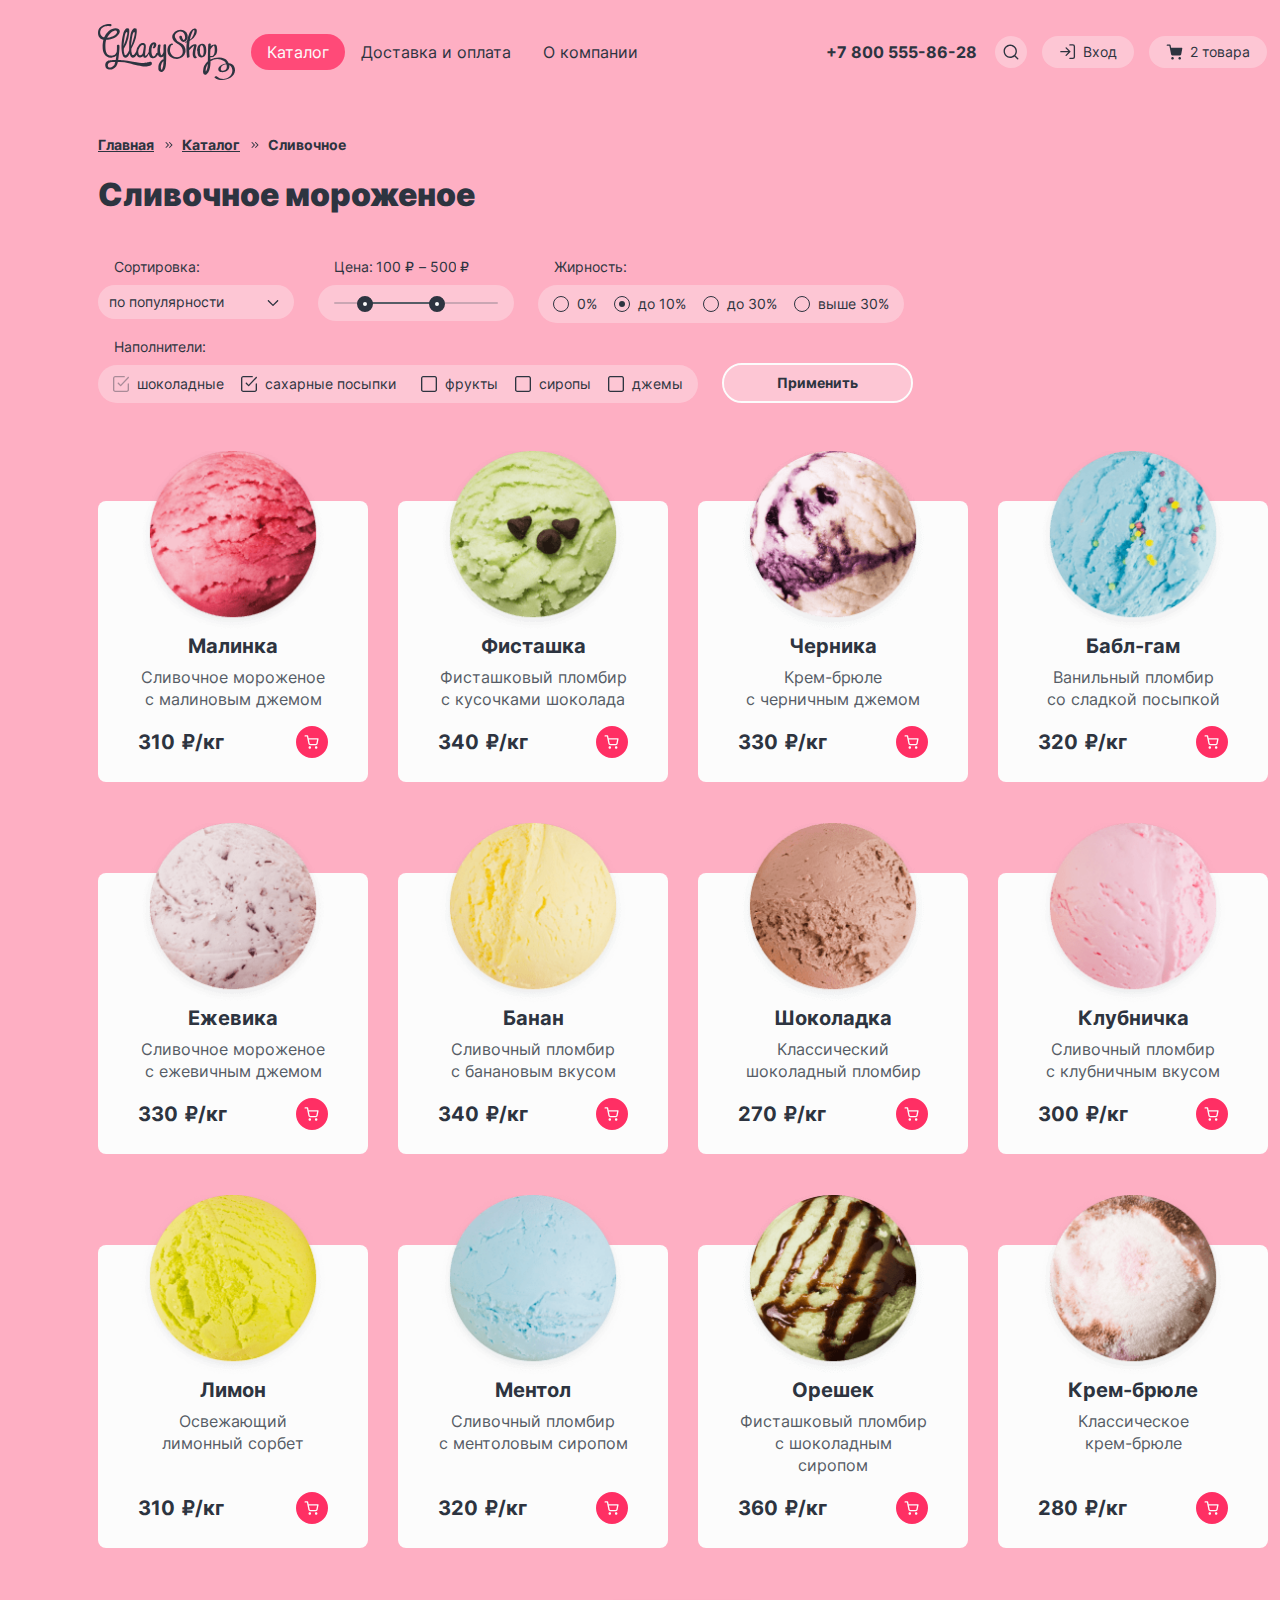
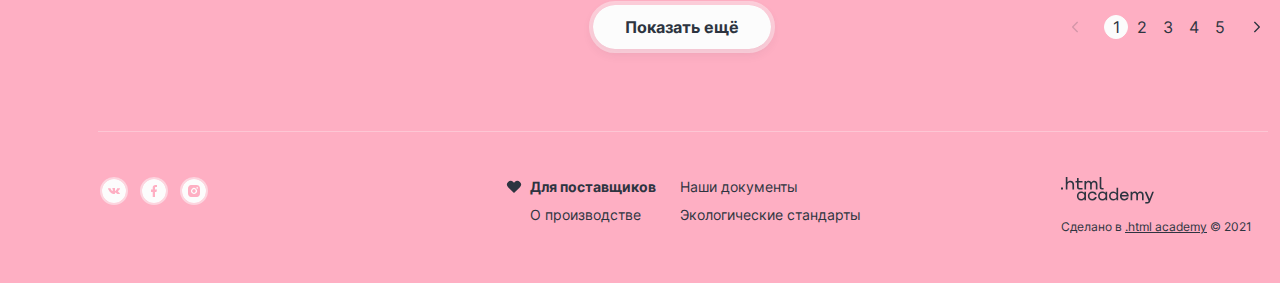
==== commit 363a55a6: "correction based on comments" ====
--- a/catalog.html
+++ b/catalog.html
@@ -168,9 +168,9 @@
               </select>
             </div>
           </fieldset>
-          <fieldset class="catalog-filter-group filter-price">
+          <div class="catalog-filter-group filter-price">
             <div class="range-wrapper-inputs">
-              <legend class="catalog-filter-title">Цена:</legend>
+              <span class="catalog-filter-title">Цена:</span>
               <label class="catalog-filter-label">
                 <input class="catalog-filter-input" type="number" name="min-price" value="100"> ₽
               </label>
@@ -191,7 +191,7 @@
                 </div>
               </div>
             </div>
-          </fieldset>
+          </div>
           <fieldset class="catalog-filter-group filter-fat">
             <legend class="catalog-filter-title">Жирность:</legend>
             <ul class="catalog-filter-list">
